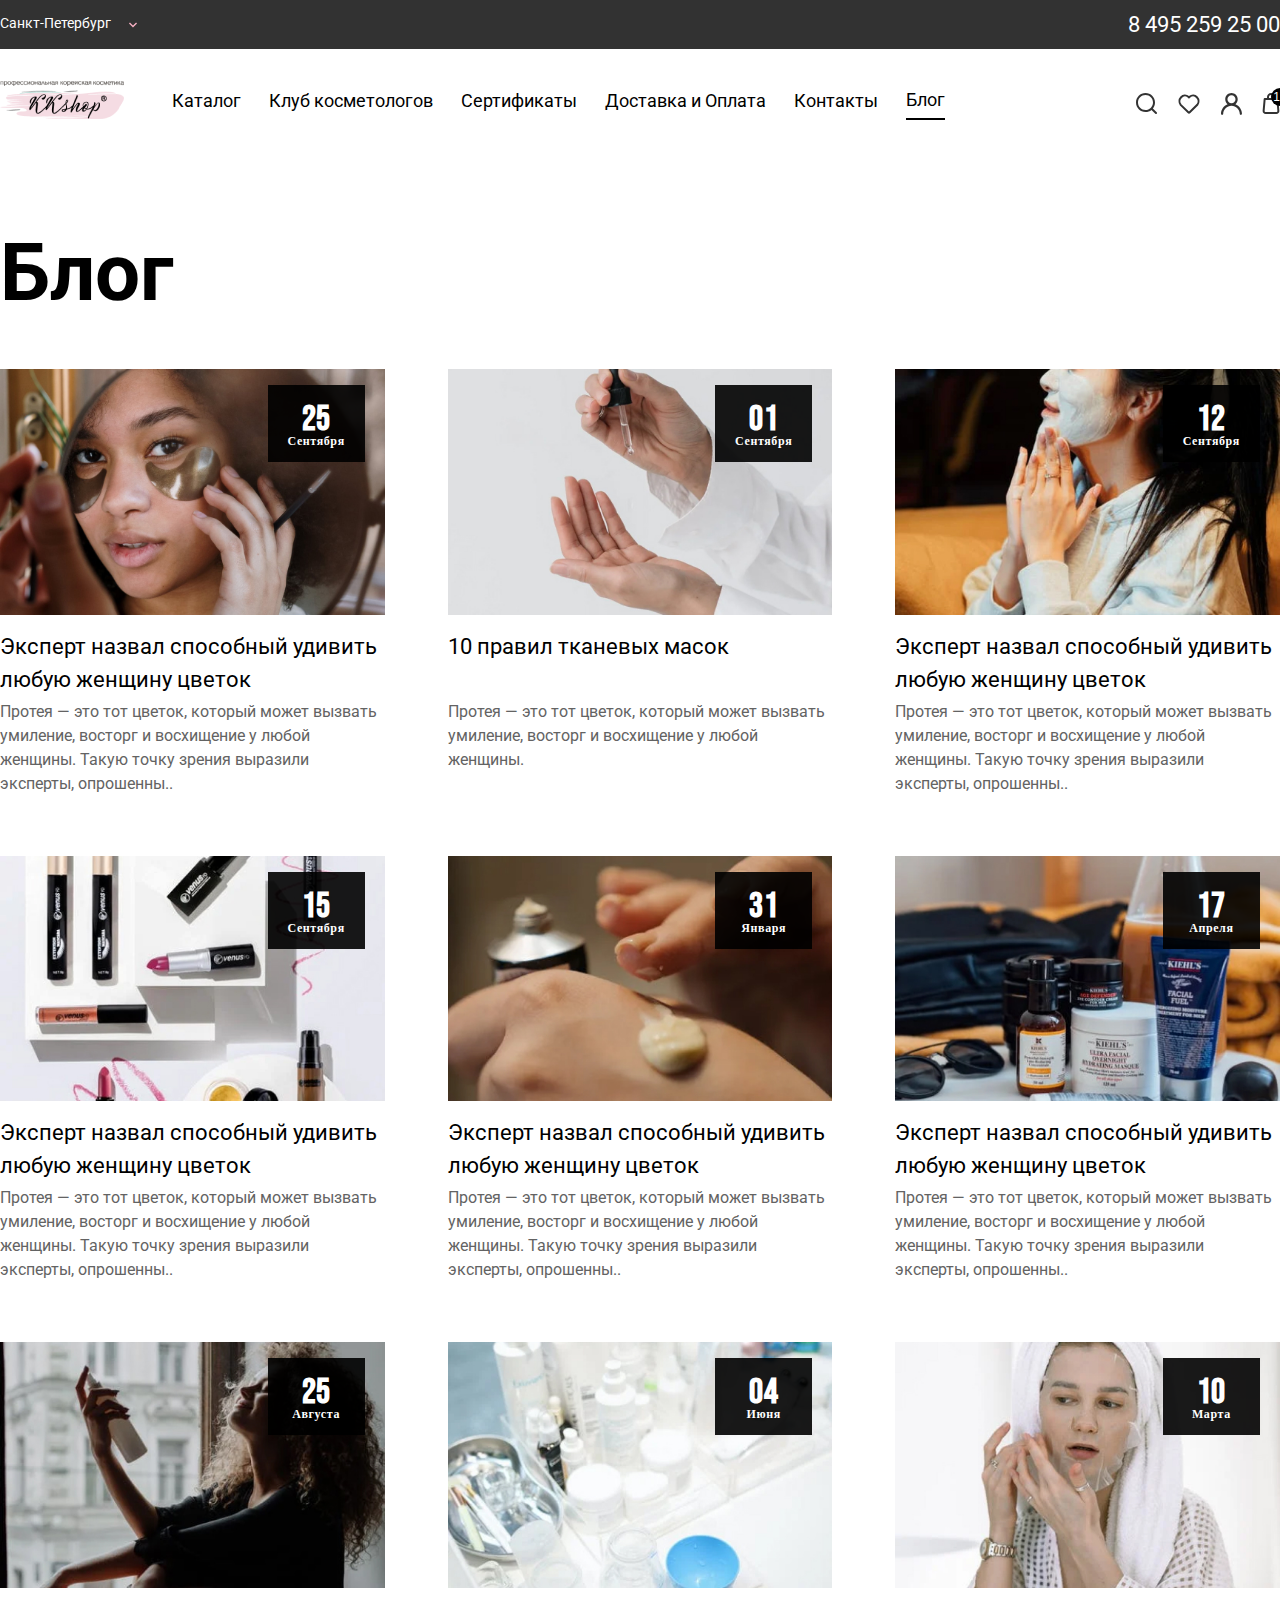
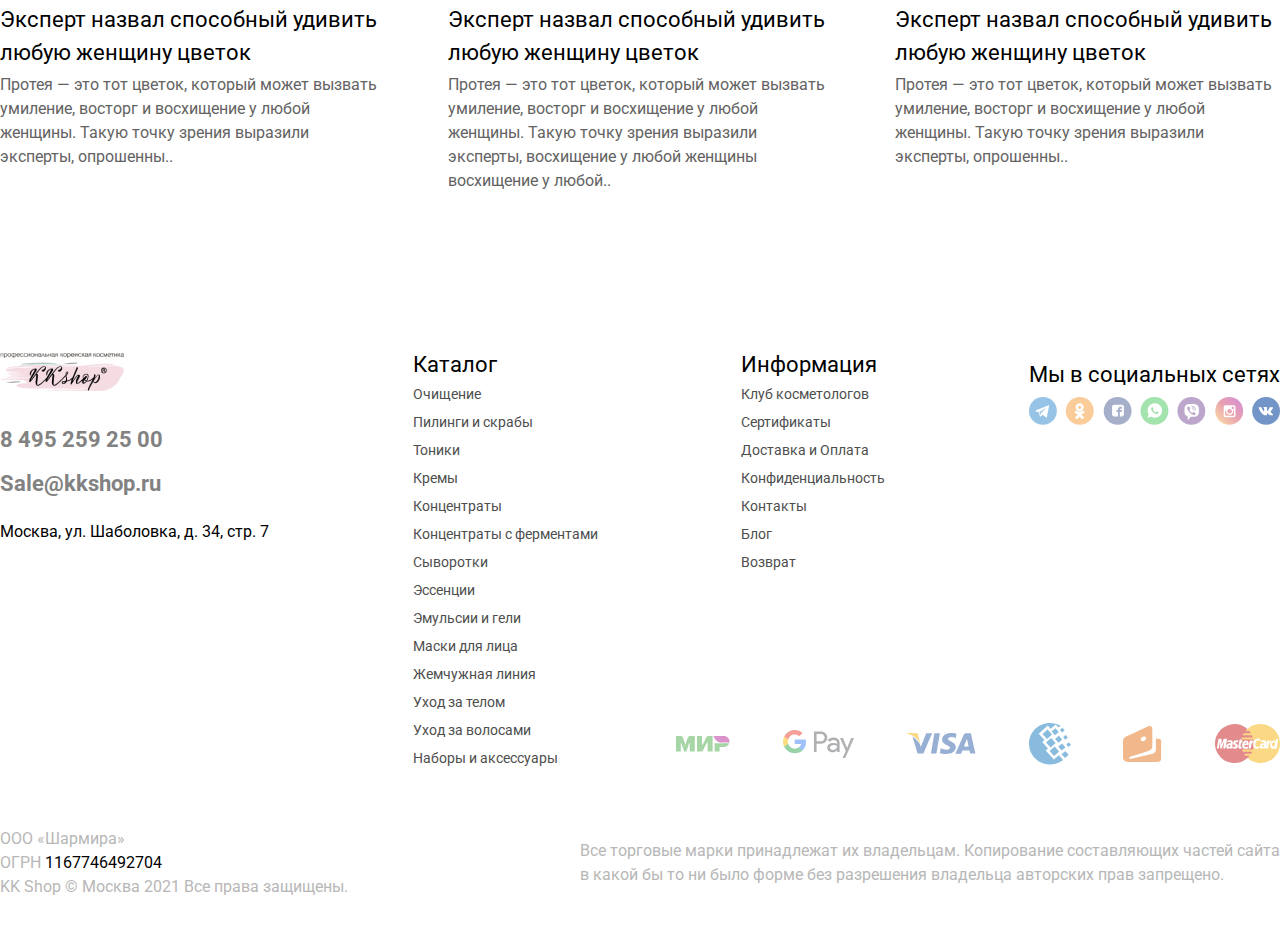
==== blog.html @ 3b549956 "5  commit" ====
<!DOCTYPE html>
<html lang="en">

<head>
    <meta charset="UTF-8">
    <meta http-equiv="X-UA-Compatible" content="IE=edge">
    <meta name="viewport" content="width=device-width, initial-scale=1.0">
    <title>Блог</title>
    <link rel="stylesheet" href="https://unpkg.com/swiper/swiper-bundle.min.css" />
    <link href="https://cdn.jsdelivr.net/npm/bootstrap@5.0.1/dist/css/bootstrap.min.css" rel="stylesheet" integrity="sha384-+0n0xVW2eSR5OomGNYDnhzAbDsOXxcvSN1TPprVMTNDbiYZCxYbOOl7+AMvyTG2x" crossorigin="anonymous">
    <link rel="stylesheet" href="assets/css/style.css">
</head>

<body>
    <div class="wrapper">
        <header class="header">
            <div class="header__top">
                <div class="container">
                    <div class="header__top-inner">
                        <div class="header__city">
                            <span>Санкт-Петербург</span>
                            <button>
                                    <svg width="16" height="16" viewBox="0 0 16 16" fill="none" xmlns="http://www.w3.org/2000/svg">
                                        <path d="M7.99984 10.4753L12.0065 6.46866L11.0645 5.52533L7.99984 8.592L4.93583 5.52533L3.99316 6.468L7.99984 10.4753Z" fill="#F7B0C3"/>
                                    </svg>
                                </button>
                        </div>
                        <a href="tel:84952592500" class="header__phone">8 495 259 25 00</a>
                    </div>
                </div>
            </div>
            <div class="header__bottom">
                <div class="container">
                    <div class="header__bottom-inner">
                        <div class="header__bottom-left">
                            <a href="#" class="header__logo">
                                <img src="assets/images/logo.png" alt="">
                            </a>
                            <nav class="nav">
                                <ul>
                                    <li class="nav__item ">Каталог</li>
                                    <li class="nav__item">Клуб косметологов</li>
                                    <li class="nav__item">Сертификаты</li>
                                    <li class="nav__item">Доставка и Оплата</li>
                                    <li class="nav__item">Контакты</li>
                                    <li class="nav__item nav__item--active">Блог</li>
                                </ul>
                            </nav>
                        </div>
                        <div class="header__bottom-right">
                            <button class="header__btn">
                                <svg width="21" height="21" viewBox="0 0 21 21" fill="none" xmlns="http://www.w3.org/2000/svg">
                                    <path fill-rule="evenodd" clip-rule="evenodd" d="M14.687 14.9171C13.3399 16.2073 11.5125 17 9.5 17C5.35786 17 2 13.6421 2 9.5C2 5.35786 5.35786 2 9.5 2C13.6421 2 17 5.35786 17 9.5C17 11.5124 16.2074 13.3397 14.9174 14.6867C14.8738 14.718 14.8321 14.7533 14.7929 14.7925C14.7537 14.8318 14.7184 14.8735 14.687 14.9171ZM15.4735 16.8874C13.8416 18.2086 11.7632 19 9.5 19C4.25329 19 0 14.7467 0 9.5C0 4.25329 4.25329 0 9.5 0C14.7467 0 19 4.25329 19 9.5C19 11.7631 18.2087 13.8413 16.8877 15.4731L20.7071 19.2929C21.0976 19.6835 21.0976 20.3166 20.7071 20.7071C20.3165 21.0976 19.6834 21.0976 19.2929 20.7071L15.4735 16.8874Z" fill="black" fill-opacity="0.8"/>
                                </svg>
                            </button>
                            <button class="header__btn">
                                <svg width="24" height="24" viewBox="0 0 24 24" fill="none" xmlns="http://www.w3.org/2000/svg">
                                    <rect opacity="0.01" width="24" height="24" fill="#D8D8D8"/>
                                    <path opacity="0.8" d="M11.3268 4.85039L11.9795 5.41999L12.6363 4.85511C14.7874 3.00514 17.9238 3.12395 19.908 5.19843C21.9004 7.2815 22.028 10.5985 20.2783 12.838L12.6984 20.2402C12.3105 20.619 11.6913 20.6196 11.3026 20.2416L3.7109 12.8593C1.97472 10.5976 2.10707 7.27931 4.09739 5.19843C6.08439 3.12102 9.21735 3.00963 11.3268 4.85039Z" stroke="black" stroke-width="2"/>
                                    <mask id="mask0" mask-type="alpha" maskUnits="userSpaceOnUse" x="1" y="2" width="22" height="20">
                                    <path d="M11.3268 4.85039L11.9795 5.41999L12.6363 4.85511C14.7874 3.00514 17.9238 3.12395 19.908 5.19843C21.9004 7.2815 22.028 10.5985 20.2783 12.838L12.6984 20.2402C12.3105 20.619 11.6913 20.6196 11.3026 20.2416L3.7109 12.8593C1.97472 10.5976 2.10707 7.27931 4.09739 5.19843C6.08439 3.12102 9.21735 3.00963 11.3268 4.85039Z" fill="white" stroke="white" stroke-width="2"/>
                                    </mask>
                                    <g mask="url(#mask0)">
                                    </g>
                                </svg>
                            </button>
                            <button class="header__btn">
                                <svg width="21" height="22" viewBox="0 0 21 22" fill="none" xmlns="http://www.w3.org/2000/svg">
                                    <path d="M2.21106 20.8724C2.21106 22.3759 0 22.3759 0 20.8724C0 16.4503 2.74171 12.7357 6.54472 11.1437C5.12965 9.99397 4.24523 8.22513 4.24523 6.2794C4.24523 2.83015 6.98693 0 10.5246 0C13.9739 0 16.7156 2.83015 16.7156 6.2794C16.7156 8.22513 15.8312 9.99397 14.4161 11.1437C18.2191 12.7357 20.9608 16.4503 20.9608 20.8724C20.9608 22.3759 18.7498 22.3759 18.7498 20.8724C18.7498 16.3618 15.0352 12.6472 10.5246 12.6472C5.92563 12.6472 2.21106 16.3618 2.21106 20.8724ZM10.5246 2.21106C8.22513 2.21106 6.45628 4.06834 6.45628 6.2794C6.45628 8.49045 8.22513 10.2593 10.5246 10.2593C12.7357 10.2593 14.5045 8.49045 14.5045 6.2794C14.5045 4.06834 12.7357 2.21106 10.5246 2.21106Z" fill="black" fill-opacity="0.8"/>
                                </svg>
                            </button>
                            <button class="header__btn cart-btn">
                                <svg width="18" height="21" viewBox="0 0 18 21" fill="none" xmlns="http://www.w3.org/2000/svg">
                                    <path opacity="0.8" fill-rule="evenodd" clip-rule="evenodd" d="M6.99996 5V4C6.99996 2.89543 7.89539 2 8.99996 2C10.1045 2 11 2.89543 11 4V5H6.99996ZM4.99996 5V4C4.99996 1.79086 6.79082 0 8.99996 0C11.2091 0 13 1.79086 13 4V5H15.3308C15.849 5 16.2813 5.39576 16.3269 5.91187L17.373 17.7356C17.5282 19.49 16.1459 21 14.3847 21H3.61449C1.85328 21 0.47095 19.49 0.626162 17.7356L1.67224 5.91187C1.7179 5.39576 2.15022 5 2.66835 5H4.99996ZM13 7H11H6.99996H4.99996H3.58378L2.61838 17.9119C2.56664 18.4967 3.02742 19 3.61449 19H14.3847C14.9718 19 15.4325 18.4967 15.3808 17.9119L14.4154 7H13Z" fill="black"/>
                                </svg>
                                <span>12</span>    
                            </button>
                        </div>
                    </div>
                </div>
            </div>
        </header>

        <section class="blog">
            <div class="container">
                <div class="blog__inner">
                    <h1 class="blog__title">Блог</h1>
                    <div class="blog__items">
                        <div class="blog__item">
                            <div class="blog-card">
                                <div class="blog-card__top">
                                    <img src="assets/images/blog1.jpg" alt="">
                                    <div class="blog-card__date">
                                        <p class="blog-card__day">25</p>
                                        <p class="blog-card__month">Сентября</p>
                                    </div>
                                </div>
                                <div class="blog-card__bottom">
                                    <p class="blog-card__title">Эксперт назвал способный удивить любую женщину цветок</p>
                                    <p class="blog-card__desc">Протея — это тот цветок, который может вызвать умиление, восторг и восхищение у любой женщины. Такую точку зрения выразили эксперты, опрошенны..</p>
                                </div>
                            </div>
                        </div>
                        <div class="blog__item">
                            <div class="blog-card">
                                <div class="blog-card__top">
                                    <img src="assets/images/blog2.jpg" alt="">
                                    <div class="blog-card__date">
                                        <p class="blog-card__day">01</p>
                                        <p class="blog-card__month">Сентября</p>
                                    </div>
                                </div>
                                <div class="blog-card__bottom">
                                    <p class="blog-card__title">10 правил тканевых масок</p>
                                    <p class="blog-card__desc">Протея — это тот цветок, который может вызвать умиление, восторг и восхищение у любой женщины.</p>
                                </div>
                            </div>
                        </div>
                        <div class="blog__item">
                            <div class="blog-card">
                                <div class="blog-card__top">
                                    <img src="assets/images/blog3.jpg" alt="">
                                    <div class="blog-card__date">
                                        <p class="blog-card__day">12</p>
                                        <p class="blog-card__month">Сентября</p>
                                    </div>
                                </div>
                                <div class="blog-card__bottom">
                                    <p class="blog-card__title">Эксперт назвал способный удивить любую женщину цветок</p>
                                    <p class="blog-card__desc">Протея — это тот цветок, который может вызвать умиление, восторг и восхищение у любой женщины. Такую точку зрения выразили эксперты, опрошенны..</p>
                                </div>
                            </div>
                        </div>
                        <div class="blog__item">
                            <div class="blog-card">
                                <div class="blog-card__top">
                                    <img src="assets/images/blog4.jpg" alt="">
                                    <div class="blog-card__date">
                                        <p class="blog-card__day">15</p>
                                        <p class="blog-card__month">Сентября</p>
                                    </div>
                                </div>
                                <div class="blog-card__bottom">
                                    <p class="blog-card__title">Эксперт назвал способный удивить любую женщину цветок</p>
                                    <p class="blog-card__desc">Протея — это тот цветок, который может вызвать умиление, восторг и восхищение у любой женщины. Такую точку зрения выразили эксперты, опрошенны..</p>
                                </div>
                            </div>
                        </div>
                        <div class="blog__item">
                            <div class="blog-card">
                                <div class="blog-card__top">
                                    <img src="assets/images/blog5.jpg" alt="">
                                    <div class="blog-card__date">
                                        <p class="blog-card__day">31</p>
                                        <p class="blog-card__month">Января</p>
                                    </div>
                                </div>
                                <div class="blog-card__bottom">
                                    <p class="blog-card__title">Эксперт назвал способный удивить любую женщину цветок</p>
                                    <p class="blog-card__desc">Протея — это тот цветок, который может вызвать умиление, восторг и восхищение у любой женщины. Такую точку зрения выразили эксперты, опрошенны..</p>
                                </div>
                            </div>
                        </div>
                        <div class="blog__item">
                            <div class="blog-card">
                                <div class="blog-card__top">
                                    <img src="assets/images/blog6.jpg" alt="">
                                    <div class="blog-card__date">
                                        <p class="blog-card__day">17</p>
                                        <p class="blog-card__month">Апреля</p>
                                    </div>
                                </div>
                                <div class="blog-card__bottom">
                                    <p class="blog-card__title">Эксперт назвал способный удивить любую женщину цветок</p>
                                    <p class="blog-card__desc">Протея — это тот цветок, который может вызвать умиление, восторг и восхищение у любой женщины. Такую точку зрения выразили эксперты, опрошенны..</p>
                                </div>
                            </div>
                        </div>
                        <div class="blog__item">
                            <div class="blog-card">
                                <div class="blog-card__top">
                                    <img src="assets/images/blog7.jpg" alt="">
                                    <div class="blog-card__date">
                                        <p class="blog-card__day">25</p>
                                        <p class="blog-card__month">Августа</p>
                                    </div>
                                </div>
                                <div class="blog-card__bottom">
                                    <p class="blog-card__title">Эксперт назвал способный удивить любую женщину цветок</p>
                                    <p class="blog-card__desc">Протея — это тот цветок, который может вызвать умиление, восторг и восхищение у любой женщины. Такую точку зрения выразили эксперты, опрошенны..</p>
                                </div>
                            </div>
                        </div>
                        <div class="blog__item">
                            <div class="blog-card">
                                <div class="blog-card__top">
                                    <img src="assets/images/blog8.jpg" alt="">
                                    <div class="blog-card__date">
                                        <p class="blog-card__day">04</p>
                                        <p class="blog-card__month">Июня</p>
                                    </div>
                                </div>
                                <div class="blog-card__bottom">
                                    <p class="blog-card__title">Эксперт назвал способный удивить любую женщину цветок</p>
                                    <p class="blog-card__desc">Протея — это тот цветок, который может вызвать умиление, восторг и восхищение у любой женщины. Такую точку зрения выразили эксперты, восхищение у любой женщины восхищение у любой..</p>
                                </div>
                            </div>
                        </div>
                        <div class="blog__item">
                            <div class="blog-card">
                                <div class="blog-card__top">
                                    <img src="assets/images/blog9.jpg" alt="">
                                    <div class="blog-card__date">
                                        <p class="blog-card__day">10</p>
                                        <p class="blog-card__month">Марта</p>
                                    </div>
                                </div>
                                <div class="blog-card__bottom">
                                    <p class="blog-card__title">Эксперт назвал способный удивить любую женщину цветок</p>
                                    <p class="blog-card__desc">Протея — это тот цветок, который может вызвать умиление, восторг и восхищение у любой женщины. Такую точку зрения выразили эксперты, опрошенны..</p>
                                </div>
                            </div>
                        </div>
                    </div>

                </div>
            </div>
        </section>

        <footer class="footer">
            <div class="container">
                <div class="footer__inner">
                    <div class="footer__top">
                        <div class="footer__col">
                            <a href="#" class="footer__logo">
                                <img src="assets/images/logo.png" alt="">
                            </a>
                            <a class="footer__phone" href="tel:84952592500 ">8 495 259 25 00 </a>
                            <a class="footer__mail" href="mail-to:Sale@kkshop.ru">Sale@kkshop.ru</a>
                            <p class="footer__address">Москва, ул. Шаболовка, д. 34, стр. 7</p>
                        </div>
                        <div class="footer__col">
                            <p class="footer__title">Каталог</p>
                            <a href="" class="footer__item">Очищение</a>
                            <a href="" class="footer__item">Пилинги и скрабы</a>
                            <a href="" class="footer__item">Тоники</a>
                            <a href="" class="footer__item">Кремы</a>
                            <a href="" class="footer__item">Концентраты</a>
                            <a href="" class="footer__item">Концентраты с ферментами</a>
                            <a href="" class="footer__item">Сыворотки</a>
                            <a href="" class="footer__item">Эссенции</a>
                            <a href="" class="footer__item">Эмульсии и гели</a>
                            <a href="" class="footer__item">Маски для лица</a>
                            <a href="" class="footer__item">Жемчужная линия</a>
                            <a href="" class="footer__item">Уход за телом</a>
                            <a href="" class="footer__item">Уход за волосами</a>
                            <a href="" class="footer__item">Наборы и аксессуары</a>
                        </div>
                        <div class="footer__col">
                            <p class="footer__title">Информация</p>
                            <a href="" class="footer__item">Клуб косметологов</a>
                            <a href="" class="footer__item">Сертификаты</a>
                            <a href="" class="footer__item">Доставка и Оплата</a>
                            <a href="" class="footer__item">Конфиденциальность</a>
                            <a href="" class="footer__item">Контакты</a>
                            <a href="" class="footer__item">Блог</a>
                            <a href="" class="footer__item">Возврат</a>
                        </div>
                        <div class="footer__col">
                            <p class="footer__title--socials ">Мы в социальных сетях</p>
                            <div class="footer__socials">
                                <a href="" class="footer__socials-item">
                                    <svg width="28" height="28" viewBox="0 0 28 28" fill="none" xmlns="http://www.w3.org/2000/svg">
                                        <g opacity="0.5">
                                        <circle cx="13.9106" cy="13.9106" r="13.9106" fill="#2F89CE"/>
                                        <path d="M6.50369 14.1706L9.70181 15.3631L10.9485 19.3743C11.0027 19.6453 11.328 19.6996 11.5448 19.5369L13.3335 18.0734C13.4962 17.9108 13.7672 17.9108 13.984 18.0734L17.1821 20.4042C17.3989 20.5668 17.7242 20.4584 17.7784 20.1874L20.1634 8.80431C20.2176 8.53328 19.9466 8.26226 19.6756 8.37067L6.50369 13.466C6.17846 13.5744 6.17846 14.0622 6.50369 14.1706ZM10.7859 14.7669L17.0737 10.9183C17.1821 10.8641 17.2905 11.0267 17.1821 11.0809L12.0326 15.9052C11.87 16.0678 11.7074 16.2846 11.7074 16.5556L11.5448 17.8566C11.5448 18.0192 11.2738 18.0734 11.2195 17.8566L10.5691 15.4715C10.4065 15.2005 10.5149 14.8753 10.7859 14.7669Z" fill="white"/>
                                        </g>
                                    </svg>
                                </a>
                                <a href="" class="footer__socials-item">
                                    <svg width="29" height="28" viewBox="0 0 29 28" fill="none" xmlns="http://www.w3.org/2000/svg">
                                        <g opacity="0.5">
                                        <circle cx="14.7739" cy="13.9106" r="13.9106" fill="#F79A38"/>
                                        <path d="M19.1125 15.8531C19.4774 15.4881 19.5296 14.9668 19.2167 14.4454C18.956 14.0283 18.4868 13.8197 17.9654 13.924C17.7569 13.9761 17.5483 14.0804 17.3398 14.2368C15.7235 15.3317 13.5337 15.2796 11.9175 14.1847C11.8132 14.1326 11.7089 14.0804 11.6046 14.0283C11.0311 13.7676 10.4576 13.8719 10.1448 14.3933C9.77982 14.9146 9.83195 15.4881 10.3012 15.9574C10.4055 16.0617 10.5097 16.1138 10.5619 16.2181L10.614 16.2702C11.3439 16.8437 12.2303 17.2087 13.3773 17.3651L12.6995 18.0429C12.126 18.6164 11.5004 19.2421 10.9268 19.8156C10.7704 19.972 10.5619 20.2327 10.5619 20.5976C10.5619 21.0669 10.8226 21.5361 11.2918 21.7447C11.4482 21.8489 11.6046 21.8489 11.761 21.8489C12.0217 21.8489 12.3346 21.7447 12.5431 21.484C13.3252 20.7019 13.9508 20.0763 14.5765 19.4506C14.6286 19.3985 14.6286 19.3985 14.6286 19.3985C14.6286 19.3985 14.6808 19.3985 14.6808 19.4506C15.0979 19.9198 15.5671 20.3369 15.9842 20.8062C16.1928 21.0147 16.4013 21.2233 16.6099 21.4318C16.8705 21.6925 17.0791 21.7968 17.3919 21.7968C17.8612 21.8489 18.3825 21.5361 18.5911 21.0669C18.7996 20.6498 18.6954 20.1284 18.3304 19.8156C17.809 19.2942 17.2876 18.7207 16.7141 18.1993L15.8278 17.313C16.297 17.2608 16.8184 17.1565 17.2876 16.948C18.0697 16.6873 18.6432 16.3223 19.1125 15.8531Z" fill="white"/>
                                        <path d="M14.6286 14.3932C16.8705 14.3932 18.6954 12.6206 18.6954 10.3786C18.6954 9.28375 18.2783 8.241 17.4962 7.45893C16.7141 6.67687 15.7235 6.25977 14.6808 6.25977C12.4388 6.25977 10.6662 8.08458 10.614 10.2744C10.614 11.3693 11.0311 12.3599 11.8132 13.1419C12.5431 13.9761 13.5337 14.3932 14.6286 14.3932ZM13.4816 9.17948C13.7944 8.86665 14.2115 8.71023 14.6286 8.71023C15.5671 8.71023 16.2449 9.44017 16.2449 10.3265C16.2449 11.265 15.515 11.9428 14.6286 11.9428C13.6901 11.9428 13.0124 11.2128 13.0124 10.3265C13.0124 9.9094 13.1688 9.4923 13.4816 9.17948Z" fill="white"/>
                                        <path d="M19.1125 15.8531C19.4774 15.4881 19.5296 14.9668 19.2167 14.4454C18.956 14.0283 18.4868 13.8197 17.9654 13.924C17.7569 13.9761 17.5483 14.0804 17.3398 14.2368C15.7235 15.3317 13.5337 15.2796 11.9175 14.1847C11.8132 14.1326 11.7089 14.0804 11.6046 14.0283C11.0311 13.7676 10.4576 13.8719 10.1448 14.3933C9.77982 14.9146 9.83195 15.4881 10.3012 15.9574C10.4055 16.0617 10.5097 16.1138 10.5619 16.2181L10.614 16.2702C11.3439 16.8437 12.2303 17.2087 13.3773 17.3651L12.6995 18.0429C12.126 18.6164 11.5004 19.2421 10.9268 19.8156C10.7704 19.972 10.5619 20.2327 10.5619 20.5976C10.5619 21.0669 10.8226 21.5361 11.2918 21.7447C11.4482 21.8489 11.6046 21.8489 11.761 21.8489C12.0217 21.8489 12.3346 21.7447 12.5431 21.484C13.3252 20.7019 13.9508 20.0763 14.5765 19.4506C14.6286 19.3985 14.6286 19.3985 14.6286 19.3985C14.6286 19.3985 14.6808 19.3985 14.6808 19.4506C15.0979 19.9198 15.5671 20.3369 15.9842 20.8062C16.1928 21.0147 16.4013 21.2233 16.6099 21.4318C16.8705 21.6925 17.0791 21.7968 17.3919 21.7968C17.8612 21.8489 18.3825 21.5361 18.5911 21.0669C18.7996 20.6498 18.6954 20.1284 18.3304 19.8156C17.809 19.2942 17.2876 18.7207 16.7141 18.1993L15.8278 17.313C16.297 17.2608 16.8184 17.1565 17.2876 16.948C18.0697 16.6873 18.6432 16.3223 19.1125 15.8531Z" fill="white"/>
                                        </g>
                                        </svg>
                                </a>
                                <a href="" class="footer__socials-item">
                                    <svg width="29" height="28" viewBox="0 0 29 28" fill="none" xmlns="http://www.w3.org/2000/svg">
                                        <g opacity="0.5">
                                        <circle cx="14.6367" cy="13.9106" r="13.9106" fill="#4E6297"/>
                                        <path d="M20.8968 9.61134C20.8968 8.56984 19.9778 7.65088 18.9363 7.65088H11.0332C9.99172 7.65088 9.07275 8.56984 9.07275 9.61134V17.5144C9.07275 18.5559 9.99172 19.4749 11.0332 19.4749H15.0154V15.0026H13.5451V13.0421H15.0154V12.2457C15.0154 10.8979 15.9956 9.73386 17.2209 9.73386H18.8138V11.6943H17.2209C17.0371 11.6943 16.8533 11.8781 16.8533 12.2457V13.0421H18.8138V15.0026H16.8533V19.4749H18.9363C19.9778 19.4749 20.8968 18.5559 20.8968 17.5144V9.61134Z" fill="white"/>
                                        </g>
                                        </svg>
                                </a>
                                <a href="" class="footer__socials-item">
                                    <svg width="29" height="28" viewBox="0 0 29 28" fill="none" xmlns="http://www.w3.org/2000/svg">
                                        <g opacity="0.5">
                                        <circle cx="14.5005" cy="13.9106" r="13.9106" fill="#48C95F"/>
                                        <path d="M20.0136 8.38983C18.6395 7.0205 16.8074 6.25977 14.8734 6.25977C10.8529 6.25977 7.59581 9.50558 7.59581 13.5121C7.59581 14.78 7.95206 16.0479 8.56277 17.1129L7.54492 20.8659L11.4128 19.8516C12.4815 20.4095 13.652 20.7138 14.8734 20.7138C18.8939 20.7138 22.1511 17.468 22.1511 13.4614C22.1002 11.5849 21.3877 9.75915 20.0136 8.38983ZM18.385 16.0986C18.2323 16.5044 17.5198 16.9101 17.1636 16.9608C16.8582 17.0115 16.4511 17.0115 16.044 16.9101C15.7895 16.8086 15.4333 16.7072 15.0261 16.5044C13.194 15.7436 12.0235 13.9178 11.9217 13.7657C11.8199 13.6643 11.1583 12.8021 11.1583 11.8892C11.1583 10.9763 11.6163 10.5706 11.769 10.3677C11.9217 10.1649 12.1252 10.1649 12.2779 10.1649C12.3797 10.1649 12.5324 10.1649 12.6342 10.1649C12.736 10.1649 12.8886 10.1142 13.0413 10.4692C13.194 10.8242 13.5502 11.7371 13.6011 11.7878C13.652 11.8892 13.652 11.9906 13.6011 12.0921C13.5502 12.1935 13.4993 12.2949 13.3976 12.3964C13.2958 12.4978 13.194 12.65 13.1431 12.7007C13.0413 12.8021 12.9395 12.9035 13.0413 13.0557C13.1431 13.2585 13.4993 13.8164 14.0592 14.3236C14.7717 14.9322 15.3315 15.135 15.535 15.2365C15.7386 15.3379 15.8404 15.2872 15.9422 15.1857C16.044 15.0843 16.4002 14.6786 16.502 14.4757C16.6038 14.2729 16.7565 14.3236 16.9091 14.3743C17.0618 14.425 17.9779 14.8814 18.1306 14.9829C18.3341 15.0843 18.4359 15.135 18.4868 15.1857C18.5377 15.3379 18.5377 15.6929 18.385 16.0986Z" fill="white"/>
                                        </g>
                                        </svg>

                                </a>
                                <a href="" class="footer__socials-item">
                                    <svg width="29" height="28" viewBox="0 0 29 28" fill="none" xmlns="http://www.w3.org/2000/svg">
                                        <g opacity="0.5">
                                        <circle cx="14.3628" cy="13.9106" r="13.9106" fill="#7C509A"/>
                                        <path d="M18.7123 7.33502C16.0613 6.82876 13.3083 6.82876 10.6573 7.33502C9.48471 7.58816 8.00626 9.0057 7.75135 10.1195C7.29252 12.2964 7.29252 14.524 7.75135 16.7009C8.05724 17.8147 9.5357 19.2323 10.6573 19.4854C10.7083 19.4854 10.7592 19.536 10.7592 19.5867V22.7761C10.7592 22.928 10.9632 23.0293 11.0651 22.8774L12.5946 21.308C12.5946 21.308 13.8181 20.0423 14.0221 19.8398C14.0221 19.8398 14.073 19.7892 14.124 19.7892C15.6535 19.8398 17.2339 19.6879 18.7633 19.4348C19.9359 19.1817 21.4143 17.7641 21.6692 16.6503C22.1281 14.4734 22.1281 12.2458 21.6692 10.0689C21.3634 9.0057 19.8849 7.58816 18.7123 7.33502ZM18.7633 16.8528C18.5084 17.3591 18.2025 17.7641 17.6927 18.0172C17.5398 18.0679 17.3868 18.1185 17.2339 18.1691C17.0299 18.1185 16.877 18.0679 16.7241 18.0172C15.0927 17.3591 13.5632 16.4478 12.3397 15.1315C11.6769 14.3721 11.1161 13.5115 10.6573 12.6002C10.4534 12.1446 10.2494 11.7395 10.0965 11.2839C9.94355 10.8789 10.1985 10.4739 10.4534 10.1701C10.7083 9.86635 11.0142 9.66385 11.371 9.51197C11.6259 9.36009 11.8808 9.46134 12.0848 9.66385C12.4926 10.1701 12.9005 10.6764 13.2064 11.2333C13.4103 11.5877 13.3593 11.9927 13.0024 12.2458C12.9005 12.2964 12.8495 12.3471 12.7475 12.4483C12.6965 12.4989 12.5946 12.5496 12.5436 12.6508C12.4416 12.8027 12.4416 12.9546 12.4926 13.1065C12.9005 14.2709 13.6652 15.1821 14.8378 15.6884C15.0417 15.7897 15.1946 15.8403 15.4495 15.8403C15.8064 15.7897 15.9593 15.3847 16.2142 15.1821C16.4692 14.9796 16.775 14.9796 17.0809 15.1315C17.3358 15.2834 17.5907 15.4859 17.8966 15.6884C18.1515 15.8909 18.4064 16.0428 18.6613 16.2453C18.8143 16.3466 18.8653 16.5997 18.7633 16.8528ZM16.6221 13.0558C16.5201 13.0558 16.5711 13.0558 16.6221 13.0558C16.4182 13.0558 16.3672 12.9546 16.3162 12.8027C16.3162 12.7014 16.3162 12.5496 16.2652 12.4483C16.2142 12.2458 16.1123 12.0433 15.9084 11.8914C15.8064 11.8408 15.7044 11.7902 15.6025 11.7395C15.4495 11.6889 15.3476 11.6889 15.1946 11.6889C15.0417 11.6383 14.9907 11.537 14.9907 11.3852C14.9907 11.2839 15.1436 11.1826 15.2456 11.1826C16.0613 11.2333 16.6731 11.6889 16.775 12.6508C16.775 12.7014 16.775 12.8027 16.775 12.8533C16.775 12.9546 16.7241 13.0558 16.6221 13.0558ZM16.1123 10.8283C15.8574 10.727 15.6025 10.6258 15.2966 10.5751C15.1946 10.5751 15.0417 10.5245 14.9397 10.5245C14.7868 10.5245 14.6848 10.4232 14.7358 10.2714C14.7358 10.1195 14.8378 10.0182 14.9907 10.0689C15.5005 10.1195 15.9593 10.2207 16.4182 10.4232C17.3358 10.8789 17.8457 11.6383 17.9986 12.6508C17.9986 12.7014 17.9986 12.7521 17.9986 12.8027C17.9986 12.904 17.9986 13.0052 17.9986 13.1571C17.9986 13.2077 17.9986 13.2583 17.9986 13.309C17.9476 13.5115 17.5907 13.5621 17.5398 13.309C17.5398 13.2583 17.4888 13.1571 17.4888 13.1065C17.4888 12.6508 17.3868 12.1952 17.1829 11.7902C16.877 11.3345 16.5201 11.0308 16.1123 10.8283ZM18.8653 13.8659C18.7123 13.8659 18.6104 13.714 18.6104 13.5621C18.6104 13.2583 18.5594 12.9546 18.5084 12.6508C18.3045 11.0308 16.979 9.71447 15.3985 9.46134C15.1436 9.41071 14.8887 9.41071 14.6848 9.36009C14.5319 9.36009 14.3279 9.36009 14.277 9.15758C14.226 9.0057 14.3789 8.85382 14.5319 8.85382C14.5828 8.85382 14.6338 8.85382 14.6338 8.85382C16.7241 8.90445 14.7358 8.85382 14.6338 8.85382C16.775 8.90445 18.5594 10.322 18.9163 12.4483C18.9672 12.8027 19.0182 13.1571 19.0182 13.5621C19.1202 13.714 19.0182 13.8659 18.8653 13.8659Z" fill="white"/>
                                        </g>
                                        </svg>
                                </a>
                                <a href="" class="footer__socials-item">
                                    <svg width="29" height="28" viewBox="0 0 29 28" fill="none" xmlns="http://www.w3.org/2000/svg">
                                        <g opacity="0.5">
                                        <circle cx="14.2265" cy="13.9106" r="13.9106" fill="url(#paint0_linear)"/>
                                        <path d="M18.804 8.34619H10.3452C9.39023 8.34619 8.6626 9.07382 8.6626 10.0288V18.4876C8.6626 19.4426 9.39023 20.1702 10.3452 20.1702H18.804C19.759 20.1702 20.4866 19.4426 20.4866 18.4876V10.0288C20.4866 9.07382 19.759 8.34619 18.804 8.34619ZM14.5746 17.8054C16.5301 17.8054 18.1218 16.2592 18.1218 14.3946C18.1218 14.0763 18.0763 13.7125 17.9854 13.4396H18.9859V18.2602C18.9859 18.4876 18.804 18.7149 18.5311 18.7149H10.6181C10.3907 18.7149 10.1633 18.533 10.1633 18.2602V13.3941H11.2093C11.1184 13.7125 11.0729 14.0308 11.0729 14.3492C11.0274 16.2592 12.6191 17.8054 14.5746 17.8054ZM14.5746 16.4411C13.3013 16.4411 12.3008 15.4406 12.3008 14.2127C12.3008 12.9848 13.3013 11.9844 14.5746 11.9844C15.848 11.9844 16.8485 12.9848 16.8485 14.2127C16.8485 15.4861 15.848 16.4411 14.5746 16.4411ZM18.9404 11.5751C18.9404 11.8479 18.713 12.0753 18.4402 12.0753H17.1668C16.8939 12.0753 16.6666 11.8479 16.6666 11.5751V10.3472C16.6666 10.0743 16.8939 9.84693 17.1668 9.84693H18.4402C18.713 9.84693 18.9404 10.0743 18.9404 10.3472V11.5751Z" fill="white"/>
                                        </g>
                                        <defs>
                                        <linearGradient id="paint0_linear" x1="6.22793" y1="24.6913" x2="24.6595" y2="5.56425" gradientUnits="userSpaceOnUse">
                                        <stop stop-color="#EEA054"/>
                                        <stop offset="0.502762" stop-color="#D64763"/>
                                        <stop offset="1" stop-color="#B62A99"/>
                                        </linearGradient>
                                        </defs>
                                        </svg>

                                </a>
                                <a href="" class="footer__socials-item">
                                    <svg width="28" height="28" viewBox="0 0 28 28" fill="none" xmlns="http://www.w3.org/2000/svg">
                                        <circle cx="14.0893" cy="13.9106" r="13.9106" fill="#7294C7"/>
                                        <path d="M20.9098 17.4684C20.9098 17.4107 20.852 17.4107 20.852 17.3529C20.621 16.891 20.1013 16.3135 19.4084 15.6783C19.0619 15.3896 18.8887 15.1586 18.7732 15.0431C18.6 14.8121 18.6 14.6389 18.6577 14.4079C18.7155 14.2347 18.9464 13.946 19.3506 13.4262C19.5816 13.1375 19.6971 12.9643 19.8703 12.7911C20.7365 11.6362 21.1407 10.8855 21.0252 10.539L20.9675 10.4813C20.9098 10.4235 20.852 10.3658 20.7365 10.3658C20.621 10.308 20.4478 10.308 20.2746 10.3658H18.0803C18.0225 10.3658 18.0225 10.3658 17.907 10.3658C17.8493 10.3658 17.7915 10.3658 17.7915 10.3658H17.7338H17.676L17.6183 10.4235C17.5605 10.4813 17.5605 10.4813 17.5605 10.539C17.3296 11.1742 17.0408 11.6939 16.7521 12.2713C16.5789 12.5601 16.4056 12.8488 16.2324 13.0798C16.0592 13.3108 15.9437 13.484 15.8282 13.5995C15.7127 13.715 15.5972 13.7727 15.5395 13.8882C15.4817 13.946 15.3662 14.0037 15.3662 13.946C15.3085 13.946 15.2507 13.946 15.2507 13.8882C15.193 13.8305 15.1353 13.7727 15.0775 13.715C15.0198 13.6572 15.0198 13.5417 14.962 13.4262C14.962 13.3108 14.962 13.1953 14.962 13.1375C14.962 13.0798 14.962 12.9065 14.962 12.7911C14.962 12.6178 14.962 12.5023 14.962 12.4446C14.962 12.2714 14.962 12.0404 14.962 11.8094C14.962 11.5784 14.962 11.4052 14.962 11.2897C14.962 11.1742 14.962 11.001 14.962 10.8855C14.962 10.7122 14.962 10.5967 14.962 10.539C14.962 10.4813 14.9043 10.3658 14.9043 10.308C14.8465 10.2503 14.7888 10.1925 14.731 10.1348C14.6733 10.077 14.5578 10.077 14.5001 10.0193C14.2113 9.96155 13.8649 9.90381 13.4607 9.90381C12.5367 9.90381 11.9015 9.96156 11.6706 10.077C11.5551 10.1348 11.4396 10.1925 11.3818 10.308C11.2663 10.4235 11.2663 10.4813 11.3241 10.4813C11.6128 10.539 11.8438 10.6545 11.9593 10.8277L12.017 10.9432C12.0748 11.001 12.0748 11.1165 12.1325 11.2897C12.1903 11.4629 12.1903 11.6362 12.1903 11.8671C12.1903 12.2136 12.1903 12.5601 12.1903 12.7911C12.1903 13.0798 12.1325 13.253 12.1325 13.4262C12.1325 13.5995 12.0748 13.715 12.017 13.7727C11.9593 13.8882 11.9593 13.946 11.9015 13.946C11.9015 13.946 11.9015 14.0037 11.8438 14.0037C11.786 14.0037 11.7283 14.0614 11.6128 14.0614C11.5551 14.0614 11.4396 14.0037 11.3818 13.946C11.2663 13.8882 11.1509 13.7727 11.0931 13.6572C10.9776 13.5417 10.8621 13.3685 10.7466 13.1375C10.6311 12.9065 10.4579 12.6756 10.3424 12.3291L10.2269 12.0981C10.1692 11.9826 10.0537 11.7516 9.93821 11.4629C9.82272 11.1742 9.70723 10.9432 9.59174 10.6545C9.53399 10.539 9.47625 10.4813 9.41851 10.4235H9.36076C9.36076 10.4235 9.30301 10.3658 9.24526 10.3658C9.18752 10.3658 9.12978 10.308 9.07204 10.308H6.99321C6.76223 10.308 6.64674 10.3658 6.589 10.4235L6.53125 10.4813C6.53125 10.4813 6.53125 10.539 6.53125 10.5967C6.53125 10.6545 6.53125 10.7122 6.589 10.8277C6.87772 11.5207 7.22419 12.2136 7.57066 12.9065C7.91713 13.5417 8.26361 14.1192 8.49459 14.5234C8.78331 14.9276 9.01429 15.3318 9.30301 15.6783C9.59174 16.0248 9.76497 16.2558 9.82271 16.3712C9.9382 16.4867 9.99594 16.5445 10.0537 16.6022L10.2269 16.7755C10.3424 16.891 10.5157 17.0642 10.7466 17.2374C10.9776 17.4107 11.2663 17.5839 11.5551 17.7571C11.8438 17.9304 12.1903 18.0459 12.5367 18.1613C12.9409 18.2768 13.2874 18.3346 13.6339 18.2768H14.5001C14.6733 18.2768 14.7888 18.2191 14.9043 18.1036L14.962 18.0458C14.962 17.9881 15.0198 17.9881 15.0198 17.9304C15.0198 17.8726 15.0198 17.8149 15.0198 17.6994C15.0198 17.4684 15.0198 17.2952 15.0775 17.1219C15.1353 16.9487 15.1353 16.8332 15.193 16.7177C15.2508 16.6022 15.3085 16.5445 15.3662 16.4867C15.424 16.429 15.4817 16.3712 15.4817 16.3712H15.5395C15.655 16.3135 15.8282 16.3712 15.9437 16.4867C16.1169 16.6022 16.2901 16.7755 16.4056 16.9487C16.5211 17.1219 16.6944 17.2952 16.9254 17.5261C17.1563 17.7571 17.3296 17.9304 17.4451 17.9881L17.6183 18.1036C17.7338 18.1613 17.8493 18.2191 18.0225 18.2768C18.1957 18.3346 18.3112 18.3346 18.4267 18.3346L20.3901 18.2768C20.5633 18.2768 20.7365 18.2191 20.852 18.1613C20.9675 18.1036 21.0252 18.0459 21.0252 17.9304C21.0252 17.8726 21.0252 17.7571 21.0252 17.6994C20.9097 17.5839 20.9098 17.5261 20.9098 17.4684Z" fill="white"/>
                                        </svg>

                                </a>
                            </div>
                        </div>

                        <div class="footer__pay">
                            <a href="">
                                <svg width="54" height="16" viewBox="0 0 54 16" fill="none" xmlns="http://www.w3.org/2000/svg">
                                    <g opacity="0.5">
                                    <path d="M48.0002 0H37.7002C38.3002 3.4 41.6002 6.60001 45.2002 6.60001H53.4002C53.5002 6.30001 53.5002 5.8 53.5002 5.5C53.5002 2.5 51.0002 0 48.0002 0Z" fill="url(#paint0_linear)"/>
                                    <path d="M38.6001 7.19995V15.4999H43.6001V11.0999H48.0001C50.4001 11.0999 52.5001 9.39995 53.2001 7.19995H38.6001Z" fill="#4FAD50"/>
                                    <path d="M21 0V15.4H25.4C25.4 15.4 26.5 15.4 27.1 14.3C30.1 8.4 31 6.60001 31 6.60001H31.6V15.4H36.6V0H32.2C32.2 0 31.1 0.100006 30.5 1.10001C28 6.20001 26.6 8.8 26.6 8.8H26V0H21Z" fill="#4FAD50"/>
                                    <path d="M0 15.5001V0.100098H5C5 0.100098 6.40001 0.100095 7.20001 2.30009C9.20001 8.10009 9.40002 8.9001 9.40002 8.9001C9.40002 8.9001 9.80001 7.50009 11.6 2.30009C12.4 0.100095 13.8 0.100098 13.8 0.100098H18.8V15.5001H13.8V7.2001H13.2L10.4 15.5001H8.20001L5.40002 7.2001H4.80002V15.5001H0Z" fill="#4FAD50"/>
                                    </g>
                                    <defs>
                                    <linearGradient id="paint0_linear" x1="37.6824" y1="3.3473" x2="53.4648" y2="3.3473" gradientUnits="userSpaceOnUse">
                                    <stop stop-color="#27B1E6"/>
                                    <stop offset="1" stop-color="#148ACA"/>
                                    </linearGradient>
                                    </defs>
                                    </svg>

                            </a>
                            <a href="">
                                <svg width="72" height="28" viewBox="0 0 72 28" fill="none" xmlns="http://www.w3.org/2000/svg">
                                    <g opacity="0.5">
                                    <path d="M33.5805 13.6798V21.8875H30.9585V1.61806H37.9124C38.7425 1.60084 39.5677 1.74704 40.3406 2.04822C41.1135 2.34939 41.8186 2.79958 42.4154 3.37281C43.0181 3.91124 43.4978 4.57156 43.8223 5.3094C44.1467 6.04724 44.3084 6.84549 44.2963 7.65052C44.3136 8.45986 44.1544 9.26333 43.8298 10.0059C43.5051 10.7484 43.0226 11.4125 42.4154 11.9525C41.1994 13.104 39.6984 13.6792 37.9124 13.6781H33.5805V13.6798ZM33.5805 4.11353V11.1891H37.9776C38.4596 11.2033 38.9393 11.1174 39.3861 10.937C39.8328 10.7565 40.2366 10.4855 40.5718 10.1411C40.9053 9.8192 41.1703 9.43413 41.3513 9.0087C41.5323 8.58326 41.6256 8.12611 41.6256 7.66427C41.6256 7.20243 41.5323 6.74527 41.3513 6.31984C41.1703 5.89441 40.9053 5.50934 40.5718 5.1874C40.2408 4.83582 39.8384 4.55811 39.3911 4.3727C38.9439 4.18728 38.462 4.09839 37.9776 4.11191H33.5805V4.11353Z" fill="#5F6368"/>
                                    <path d="M50.3379 7.56641C52.2759 7.56641 53.8057 8.0807 54.9272 9.10929C56.0487 10.1379 56.6089 11.5482 56.6079 13.3401V21.8874H54.0999V19.9629H53.9859C52.9002 21.5478 51.4562 22.3403 49.6539 22.3403C48.1155 22.3403 46.8284 21.8874 45.7926 20.9818C45.2956 20.5661 44.8982 20.0455 44.6294 19.4579C44.3606 18.8704 44.2272 18.2307 44.239 17.5855C44.239 16.1504 44.7851 15.0091 45.8773 14.1617C46.9695 13.3142 48.4276 12.8894 50.2516 12.8873C51.8085 12.8873 53.0907 13.1703 54.0983 13.7363V13.1412C54.1012 12.7013 54.0056 12.2663 53.8183 11.8677C53.6309 11.4691 53.3567 11.1168 53.0153 10.8366C52.3219 10.2153 51.4183 9.87635 50.4845 9.88721C49.0199 9.88721 47.8609 10.5007 47.0075 11.7277L44.6982 10.2834C45.9685 8.47208 47.8484 7.56641 50.3379 7.56641ZM46.9456 17.6421C46.9439 17.9735 47.0219 18.3005 47.1732 18.5958C47.3244 18.8912 47.5446 19.1464 47.8153 19.3402C48.3952 19.7932 49.1149 20.0332 49.8526 20.0195C50.959 20.0176 52.0196 19.5803 52.8019 18.8033C53.6705 17.9914 54.1048 17.0388 54.1048 15.9455C53.2872 15.2986 52.1472 14.9752 50.6848 14.9752C49.6197 14.9752 48.7316 15.2302 48.0205 15.7401C47.3023 16.2577 46.9456 16.8868 46.9456 17.6421Z" fill="#5F6368"/>
                                    <path d="M71.0044 8.01929L62.2493 28.0008H59.5426L62.7916 21.0093L57.0347 8.01929H59.8846L64.0456 17.9817H64.1026L68.1495 8.01929H71.0044Z" fill="#5F6368"/>
                                    <path d="M22.9849 11.9104C22.9859 11.1169 22.9183 10.3248 22.783 9.54272H11.7251V14.0274H18.0585C17.9289 14.7437 17.6546 15.4265 17.2521 16.0347C16.8497 16.6428 16.3273 17.1638 15.7167 17.5661V20.4772H19.4965C21.7097 18.4507 22.9849 15.4539 22.9849 11.9104Z" fill="#4285F4"/>
                                    <path d="M11.725 23.2896C14.8893 23.2896 17.5536 22.2578 19.4965 20.4788L15.7166 17.5677C14.6645 18.276 13.3096 18.6803 11.725 18.6803C8.66659 18.6803 6.07068 16.6329 5.1424 13.8738H1.24854V16.8738C2.22447 18.8024 3.72097 20.4237 5.57094 21.5566C7.42092 22.6895 9.55157 23.2895 11.725 23.2896Z" fill="#34A853"/>
                                    <path d="M5.14243 13.8738C4.65169 12.428 4.65169 10.8623 5.14243 9.41656V6.4165H1.24857C0.427573 8.03889 0 9.82945 0 11.6452C0 13.4609 0.427573 15.2515 1.24857 16.8738L5.14243 13.8738Z" fill="#FBBC04"/>
                                    <path d="M11.725 4.61002C13.3972 4.58289 15.013 5.21031 16.2231 6.35668L19.5697 3.03317C17.4476 1.05374 14.6362 -0.0330033 11.725 0.000763984C9.55157 0.000862355 7.42092 0.600864 5.57094 1.73378C3.72097 2.8667 2.22447 4.48795 1.24854 6.41652L5.1424 9.41658C6.07068 6.6575 8.66659 4.61002 11.725 4.61002Z" fill="#EA4335"/>
                                    </g>
                                    </svg>

                            </a>
                            <a href="">
                                <svg width="69" height="21" viewBox="0 0 69 21" fill="none" xmlns="http://www.w3.org/2000/svg">
                                    <g opacity="0.5">
                                    <path d="M63.7999 0.300049H59.4999C58.1999 0.300049 57.1999 0.700049 56.5999 2.00005L48.3999 20.7H54.1999C54.1999 20.7 55.1999 18.2001 55.3999 17.6C55.9999 17.6 61.6999 17.6 62.4999 17.6C62.6999 18.3001 63.1999 20.6 63.1999 20.6H68.3999L63.7999 0.300049ZM56.9999 13.4C57.4999 12.2 59.1999 7.70005 59.1999 7.70005C59.1999 7.80005 59.6999 6.50005 59.8999 5.80005L60.2999 7.60005C60.2999 7.60005 61.3999 12.5 61.5999 13.5H56.9999V13.4Z" fill="#3362AB"/>
                                    <path d="M48.7999 14C48.7999 18.2 44.9999 21 39.0999 21C36.5999 21 34.1999 20.5 32.8999 19.9L33.6999 15.3L34.3999 15.6C36.1999 16.4 37.3999 16.7 39.5999 16.7C41.1999 16.7 42.8999 16.1 42.8999 14.7C42.8999 13.8 42.1999 13.2 39.9999 12.2C37.8999 11.2 35.0999 9.6 35.0999 6.7C35.0999 2.7 38.9999 0 44.4999 0C46.5999 0 48.3999 0.4 49.4999 0.9L48.6999 5.3L48.2999 4.9C47.2999 4.5 45.9999 4.1 44.0999 4.1C41.9999 4.2 40.9999 5.1 40.9999 5.9C40.9999 6.8 42.1999 7.5 44.0999 8.4C47.2999 9.9 48.7999 11.6 48.7999 14Z" fill="#3362AB"/>
                                    <path d="M0 0.500098L0.1 0.100098H8.7C9.9 0.100098 10.8 0.500098 11.1 1.8001L13 10.8001C11.1 6.0001 6.7 2.1001 0 0.500098Z" fill="#F9B50B"/>
                                    <path d="M25.1 0.299951L16.4 20.6H10.5L5.5 3.59995C9.1 5.89995 12.1 9.49995 13.2 12L13.8 14.1L19.2 0.199951H25.1V0.299951Z" fill="#3362AB"/>
                                    <path d="M27.3999 0.199951H32.8999L29.3999 20.6H23.8999L27.3999 0.199951Z" fill="#3362AB"/>
                                    </g>
                                    </svg>

                            </a>
                            <a href="">
                                <svg width="42" height="42" viewBox="0 0 42 42" fill="none" xmlns="http://www.w3.org/2000/svg">
                                    <g opacity="0.5">
                                    <path d="M26.6 19.9L22.1 15L17.1 19.4L21.6 24.4L26.6 19.9Z" fill="#137ABE"/>
                                    <path d="M13.5 11L18 15.9L23 11.5L18.5 6.6L13.5 11Z" fill="#137ABE"/>
                                    <path d="M30.1 28.4L25.6 23.5L20.6 28L25.1 32.9L30.1 28.4Z" fill="#137ABE"/>
                                    <path d="M24.9 36.6L16.7 27.5L19 25.5L13.2 19.1L15.5 17.1L9.7 10.7L18.8 2.6L21.7 5.7L26.7 1.4L29.6 4.4L31.5 2.7C31.1 2.5 30.6 2.2 30.2 2C27.3 0.8 24.2 0 20.9 0C9.4 0 0 9.3 0 20.7C0 32.1 9.4 41.4 21 41.4C24.8 41.4 28.3 40.4 31.3 38.7C32.3 38.1 33.2 37.5 34.1 36.9L29.9 32.2L24.9 36.6Z" fill="#137ABE"/>
                                    <path d="M22.7 8.6L26 12.3L29.8 9L26.4 5.3L22.7 8.6Z" fill="#137ABE"/>
                                    <path d="M33.2 16.4L29.8 12.7L26.1 16.1L29.5 19.7L33.2 16.4Z" fill="#137ABE"/>
                                    <path d="M36.4 24.2L33 20.5L29.3 23.8L32.7 27.6L36.4 24.2Z" fill="#137ABE"/>
                                    <path d="M36.6 12L34.1 14.2L36.4 16.7L38.8 14.5L36.6 12Z" fill="#137ABE"/>
                                    <path d="M37.3 21.5L39.5 24L42 21.8L39.7 19.3L37.3 21.5Z" fill="#137ABE"/>
                                    <path d="M30.9 6.9L33.2 9.4L35.6 7.2L33.4 4.7L30.9 6.9Z" fill="#137ABE"/>
                                    <path d="M32.6 31.3L36 35L39.7 31.7L36.3 28L32.6 31.3Z" fill="#137ABE"/>
                                    </g>
                                    </svg>

                            </a>
                            <a href="">
                                <svg width="39" height="36" viewBox="0 0 39 36" fill="none" xmlns="http://www.w3.org/2000/svg">
                                    <g opacity="0.5">
                                    <path d="M38.2 14.6298C38 13.4298 36.9 12.6298 35.4 12.6298C34.9 12.6298 34.5 12.6298 34 12.6298C33.1 12.5298 32.9 12.8298 32.9 13.5298C32.9 17.0298 32.9 20.4298 32.9 23.9298C32.9 25.7298 31.1 27.6298 29 28.0298C22.4 29.5298 15.8 30.9298 9.19998 32.4298C8.49998 32.6298 7.69999 32.6298 6.89999 32.6298C6.59999 32.6298 6.1 32.4298 6 32.1298C5.9 31.9298 6.19999 31.5298 6.39999 31.3298C6.69999 31.1298 7.1 30.9298 7.5 30.7298C8.7 30.3298 9.99998 29.9298 11.2 29.5298C16.1 27.9298 21 26.3298 25.9 24.6298C28.1 23.9298 29.3 22.4298 29.3 20.5298C29.4 14.5298 29.3 8.42977 29.3 2.42977C29.3 1.42977 28.8 0.629777 27.7 0.229777C26.4 -0.270223 25.2 0.129771 24.1 0.629771C17.1 3.92977 10.2 7.22978 3.19998 10.5298C1.19998 11.5298 0 12.9298 0 14.9298C0 20.6298 0 26.3298 0 32.0298C0 32.3298 -2.44156e-05 32.6298 0.0999756 32.8298C0.799976 34.7298 2.6 35.9298 5 35.9298C9.9 35.9298 14.8 35.9298 19.7 35.9298C24.6 35.9298 29.4 35.9298 34.3 35.9298C35.4 35.9298 36.3 35.7298 37.1 35.0298C38.1 34.2298 38.1 33.1298 38.1 32.1298C38.1 26.5298 38.1 21.0298 38.1 15.4298C38.3 15.3298 38.3 14.9298 38.2 14.6298ZM17.8 12.8298C18.3 11.5298 19.4 10.7298 21 10.5298C22.1 10.4298 23 11.0298 23.2 12.0298C23.4 13.5298 21.6 15.3298 19.7 15.3298C18.2 15.3298 17.3 14.2298 17.8 12.8298Z" fill="#E47418"/>
                                    </g>
                                    </svg>

                            </a>
                            <a href="">
                                <svg width="65" height="39" viewBox="0 0 65 39" fill="none" xmlns="http://www.w3.org/2000/svg">
                                    <g opacity="0.5">
                                    <path d="M65 19.5C65 30.2 56.3 39 45.5 39C34.8 39 26 30.2 26 19.5C26 8.8 34.7 0 45.4 0C56.3 0 65 8.8 65 19.5Z" fill="#F9B50B"/>
                                    <path d="M38.9 19.6C38.9 18.2 38.7 16.8 38.5 15.5H26.5C26.6 14.8 26.8 14.2 27 13.4H37.7C37.5 12.7 37.2 12 36.9 11.3H27.8C28.1 10.6 28.5 10 28.9 9.2H35.8C35.4 8.5 34.9 7.8 34.3 7.1H30.5C31.1 6.4 31.7 5.8 32.5 5.1C29.1 1.9 24.5 0 19.4 0C8.8 0.3 0 8.8 0 19.5C0 30.2 8.7 39 19.5 39C24.6 39 29.1 37 32.6 33.9C33.3 33.3 33.9 32.6 34.6 31.8H30.6C30.1 31.2 29.6 30.5 29.2 29.8H36C36.4 29.2 36.8 28.5 37.1 27.7H28C27.7 27.1 27.4 26.4 27.2 25.6H37.9C38.5 23.8 38.9 21.8 38.9 19.6Z" fill="#C8191C"/>
                                    <path d="M26.3999 24.4999L26.6999 22.6999C26.5999 22.6999 26.3999 22.7999 26.1999 22.7999C25.4999 22.7999 25.3999 22.3999 25.4999 22.1999L26.0999 18.5999H27.1999L27.4999 16.5999H26.4999L26.6999 15.3999H24.5999C24.5999 15.3999 23.3999 22.1999 23.3999 22.9999C23.3999 24.1999 24.0999 24.7999 25.0999 24.7999C25.6999 24.7999 26.1999 24.5999 26.3999 24.4999Z" fill="white"/>
                                    <path d="M27.1001 21.2001C27.1001 24.1001 29.1001 24.8001 30.7001 24.8001C32.2001 24.8001 32.9001 24.5001 32.9001 24.5001L33.3001 22.5001C33.3001 22.5001 32.2001 23.0001 31.1001 23.0001C28.8001 23.0001 29.2001 21.3001 29.2001 21.3001H33.4001C33.4001 21.3001 33.7001 20.0001 33.7001 19.4001C33.7001 18.1001 33.0001 16.4001 30.7001 16.4001C28.7001 16.3001 27.1001 18.6001 27.1001 21.2001ZM30.7001 18.2001C31.8001 18.2001 31.6001 19.5001 31.6001 19.6001H29.3001C29.4001 19.5001 29.6001 18.2001 30.7001 18.2001Z" fill="white"/>
                                    <path d="M43.8001 24.4999L44.2001 22.1999C44.2001 22.1999 43.2001 22.6999 42.4001 22.6999C41.0001 22.6999 40.3001 21.5999 40.3001 20.2999C40.3001 17.7999 41.5001 16.4999 43.0001 16.4999C44.0001 16.4999 44.9001 17.0999 44.9001 17.0999L45.2001 14.8999C45.2001 14.8999 44.0001 14.3999 42.8001 14.3999C40.4001 14.3999 38.1001 16.4999 38.1001 20.3999C38.1001 22.9999 39.3001 24.6999 41.8001 24.6999C42.7001 24.7999 43.8001 24.4999 43.8001 24.4999Z" fill="white"/>
                                    <path d="M15.1002 16.3C13.7002 16.3 12.6002 16.7001 12.6002 16.7001L12.3002 18.5C12.3002 18.5 13.2002 18.1 14.6002 18.1C15.3002 18.1 15.9002 18.2 15.9002 18.8C15.9002 19.2 15.8002 19.3 15.8002 19.3H14.9002C13.1002 19.3 11.2002 20 11.2002 22.4C11.2002 24.3 12.4002 24.7001 13.2002 24.7001C14.6002 24.7001 15.3002 23.8 15.4002 23.8L15.3002 24.6H17.0002L17.8002 18.9C17.8002 16.4 15.8002 16.3 15.1002 16.3ZM15.5002 20.9C15.5002 21.2 15.3002 22.9 14.1002 22.9C13.5002 22.9 13.3002 22.4001 13.3002 22.1C13.3002 21.6 13.6002 20.9 15.2002 20.9C15.4002 20.9 15.5002 20.9 15.5002 20.9Z" fill="white"/>
                                    <path d="M19.7998 24.7C20.2998 24.7 22.8998 24.8 22.8998 22C22.8998 19.4 20.3998 19.9 20.3998 18.9C20.3998 18.4 20.7998 18.2 21.4998 18.2C21.7998 18.2 22.8998 18.2999 22.8998 18.2999L23.1998 16.4C23.1998 16.4 22.4998 16.2 21.1998 16.2C19.6998 16.2 18.0998 16.8 18.0998 18.9C18.0998 21.3 20.6998 21.1 20.6998 22C20.6998 22.6 19.9998 22.7 19.4998 22.7C18.5998 22.7 17.5998 22.4 17.5998 22.4L17.2998 24.2999C17.4998 24.4999 18.0998 24.7 19.7998 24.7Z" fill="white"/>
                                    <path d="M61.0001 14.7L60.6001 17.5C60.6001 17.5 59.8001 16.5 58.6001 16.5C56.7001 16.5 55.1001 18.8 55.1001 21.5C55.1001 23.2 55.9001 24.9 57.7001 24.9C58.9001 24.9 59.7001 24.1 59.7001 24.1L59.6001 24.8H61.7001L63.2001 14.9L61.0001 14.7ZM60.0001 20.1C60.0001 21.2 59.5001 22.7 58.3001 22.7C57.6001 22.7 57.2001 22.1 57.2001 21C57.2001 19.3 57.9001 18.3 58.9001 18.3C59.6001 18.4 60.0001 18.9 60.0001 20.1Z" fill="white"/>
                                    <path d="M3.7998 24.6L4.9998 17.2L5.1998 24.6H6.5998L9.2998 17.2L8.1998 24.6H10.3998L12.0998 14.7H8.6998L6.5998 20.8L6.4998 14.7H3.4998L1.7998 24.6H3.7998Z" fill="white"/>
                                    <path d="M35.8 24.6C36.4 21.2 36.5 18.4 38 18.9C38.2 17.6 38.5 17 38.7 16.5H38.3C37.4 16.5 36.6 17.7 36.6 17.7L36.8 16.6H34.8L33.5 24.6H35.8Z" fill="white"/>
                                    <path d="M48.6002 16.3C47.2002 16.3 46.1002 16.7001 46.1002 16.7001L45.8002 18.5C45.8002 18.5 46.7002 18.1 48.1002 18.1C48.8002 18.1 49.4002 18.2 49.4002 18.8C49.4002 19.2 49.3002 19.3 49.3002 19.3H48.4002C46.6002 19.3 44.7002 20 44.7002 22.4C44.7002 24.3 45.9002 24.7001 46.7002 24.7001C48.1002 24.7001 48.8002 23.8 48.9002 23.8L48.8002 24.6H50.7002L51.5002 18.9C51.5002 16.4 49.3002 16.3 48.6002 16.3ZM49.1002 20.9C49.1002 21.2 48.9002 22.9 47.7002 22.9C47.1002 22.9 46.9002 22.4001 46.9002 22.1C46.9002 21.6 47.2002 20.9 48.8002 20.9C49.0002 20.9 49.0002 20.9 49.1002 20.9Z" fill="white"/>
                                    <path d="M53.0998 24.6C53.6998 21.2 53.7998 18.4 55.2998 18.9C55.4998 17.6 55.7998 17 55.9998 16.5H55.5998C54.6998 16.5 53.8998 17.7 53.8998 17.7L54.0998 16.6H52.0998L50.7998 24.6H53.0998Z" fill="white"/>
                                    </g>
                                    </svg>

                            </a>
                        </div>
                    </div>
                    <div class="footer__bottom">
                        <div class="footer__col">
                            <p>ООО «Шармира»</p>
                            <p>ОГРН <span class="black">1167746492704</span></p>
                            <p>KK Shop © Москва 2021 Все права защищены.</p>
                        </div>
                        <div class="footer__col">
                            Все торговые марки принадлежат их владельцам. Копирование составляющих частей сайта <br> в какой бы то ни было форме без разрешения владельца авторских прав запрещено.
                        </div>
                    </div>
                </div>
            </div>
        </footer>

    </div>
    <script src="assets/js/jquery.min.js"></script>
    <script src="assets/js/swiper.js"></script>
    <script src="assets/js/index.js"></script>

</body>

</html>
---- assets/css/style.css ----
@import url("https://fonts.googleapis.com/css2?family=Roboto:wght@400;500;700&display=swap");
@import url("https://fonts.googleapis.com/css2?family=Rubik:wght@400;500&display=swap");
@import url("https://fonts.googleapis.com/css2?family=Bebas+Neue&display=swap");
@import url("https://fonts.googleapis.com/css2?family=Open+Sans&display=swap");
:root {
  --black: #323232;
}

* {
  margin: 0;
  padding: 0;
  box-sizing: border-box;
}

html {
  min-height: 100%;
}

body {
  font-family: Roboto;
  line-height: 150%;
  min-height: 100%;
}
body.openmodal {
  overflow-y: hidden;
}

h1,
h2,
h3,
h4,
h5,
h6,
p,
img {
  margin: 0;
  padding: 0;
}

a {
  color: inherit;
  text-decoration: none;
  transition: 0.4s;
}

a:hover {
  opacity: 0.7;
  color: inherit;
}

button {
  cursor: pointer;
  border: none;
  outline: none;
  box-sizing: border-box;
  transition: 0.3s;
  display: flex;
  display: -webkit-box;
  display: -webkit-flex;
  display: -ms-flexbox;
  align-items: center;
  -webkit-box-align: center;
  -webkit-align-items: center;
  -ms-flex-align: center;
  justify-content: center;
}

ul,
li {
  margin: 0;
  padding: 0;
  list-style: none;
}

.wrapper {
  max-width: 1920px;
  margin: 0 auto;
}

@media (min-width: 1700px) {
  .container {
    max-width: 1680px;
    margin: 0 auto;
    padding: 0 7px;
  }
}
.header__top {
  background-color: var(--black);
  color: #fff;
}
.header__top-inner {
  padding: 12.5px 0;
  display: flex;
  display: -webkit-box;
  display: -webkit-flex;
  display: -ms-flexbox;
  justify-content: space-between;
  -webkit-box-pack: justify;
  -webkit-justify-content: space-between;
  -ms-flex-pack: justify;
}
.header__city {
  font-size: 14px;
  line-height: 150%;
  font-size: 14px;
  display: flex;
  display: -webkit-box;
  display: -webkit-flex;
  display: -ms-flexbox;
  transition: 0.4s;
}
.header__city button {
  margin-left: 14px;
  background-color: inherit;
  border: none;
}
.header__city:hover {
  opacity: 0.7;
  cursor: pointer;
}
.header__phone {
  font-size: 22px;
}
.header__bottom {
  position: relative;
}
.header__bottom-inner {
  display: flex;
  display: -webkit-box;
  display: -webkit-flex;
  display: -ms-flexbox;
  align-items: center;
  -webkit-box-align: center;
  -webkit-align-items: center;
  -ms-flex-align: center;
  justify-content: space-between;
  -webkit-box-pack: justify;
  -webkit-justify-content: space-between;
  -ms-flex-pack: justify;
  padding: 32px 0 17px;
}
.header__bottom-left {
  display: flex;
  display: -webkit-box;
  display: -webkit-flex;
  display: -ms-flexbox;
  align-items: center;
  -webkit-box-align: center;
  -webkit-align-items: center;
  -ms-flex-align: center;
}
.header__logo {
  margin-right: 48px;
}
.header .nav ul {
  display: flex;
  display: -webkit-box;
  display: -webkit-flex;
  display: -ms-flexbox;
  align-items: center;
  -webkit-box-align: center;
  -webkit-align-items: center;
  -ms-flex-align: center;
}
.header .nav__item {
  margin-right: 28px;
  font-size: 18px;
  padding-bottom: 6px;
  cursor: pointer;
  transition: 0.4s;
}
.header .nav__item:hover {
  border-bottom: 2px solid #000;
}
.header .nav__item--active {
  border-bottom: 2px solid #000;
}
.header__bottom-right {
  display: flex;
  display: -webkit-box;
  display: -webkit-flex;
  display: -ms-flexbox;
  align-items: center;
  -webkit-box-align: center;
  -webkit-align-items: center;
  -ms-flex-align: center;
}
.header__btn {
  margin-left: 20px;
  background-color: inherit;
}
.header__btn.cart-btn {
  position: relative;
}
.header__btn.cart-btn span {
  position: absolute;
  width: 18px;
  height: 18px;
  background-color: #000;
  color: #fff;
  border-radius: 100%;
  font-size: 12px;
  display: flex;
  display: -webkit-box;
  display: -webkit-flex;
  display: -ms-flexbox;
  align-items: center;
  -webkit-box-align: center;
  -webkit-align-items: center;
  -ms-flex-align: center;
  justify-content: center;
  top: 4px;
  right: 0;
  transform: translate(50%, -50%);
}
.header__content {
  padding: 120px 0 330px;
  background-image: url(../images/header-bg.jpg);
  background-size: cover;
}
.header__title {
  font-family: Rubik;
  font-style: normal;
  font-weight: 500;
  font-size: 99px;
}
.header__desc {
  font-family: Rubik;
  font-weight: normal;
  font-size: 24px;
}
.header__content-btn {
  padding: 0 72px;
  height: 58px;
  font-family: "Bebas Neue";
  font-style: normal;
  font-weight: normal;
  font-size: 18px;
  line-height: 150%;
  text-transform: uppercase;
  letter-spacing: 0.0375em;
  color: #FFFFFF;
  background-color: #000;
  margin-top: 45px;
  background-image: url(../images/arrow-right.svg);
  background-repeat: no-repeat;
  background-position: 270px center;
}
.header__content-btn:hover {
  opacity: 0.8;
}

.nav__item-catalog:hover .catalog-menu {
  display: block;
}

.nav__item-catalog:hover .modal-bg {
  display: block;
}

.modal-bg {
  background: rgba(0, 0, 0, 0.4);
  position: fixed;
  width: 100%;
  height: 100%;
  z-index: 4;
  display: none;
  top: 0;
  left: 0;
}

.catalog-menu {
  display: none;
  padding-top: 20px;
  padding-bottom: 24px;
  position: absolute;
  z-index: 5;
  width: 100%;
  background-color: #fff;
  bottom: 22px;
  left: 50%;
  transform: translate(-50%, 100%);
}
.catalog-menu::after {
  content: "";
  position: absolute;
  width: 100%;
  height: 1px;
  background: rgba(0, 0, 0, 0.4);
  top: 20px;
}
.catalog-menu::before {
  width: 100%;
  content: "";
  position: absolute;
  bottom: 0;
  transform: translateY(60%);
  background: rgba(0, 0, 0, 0.4);
  width: 100%;
  height: 1000px;
  z-index: 4;
  pointer-events: none;
  top: 0;
  left: 0;
}
.catalog-menu__inner {
  padding-top: 25px;
}
.catalog-menu__main {
  flex-direction: column;
  width: 290px;
  position: relative;
}
.catalog-menu__item {
  display: flex;
  display: -webkit-box;
  display: -webkit-flex;
  display: -ms-flexbox;
  justify-content: space-between;
  -webkit-box-pack: justify;
  -webkit-justify-content: space-between;
  -ms-flex-pack: justify;
  align-items: center;
  -webkit-box-align: center;
  -webkit-align-items: center;
  -ms-flex-align: center;
  width: 100%;
  font-size: 18px;
  line-height: 200%;
  color: #373737;
}
.catalog-menu__item:hover {
  color: #000;
}
.catalog-menu__item:hover > .catalog-submenu {
  display: block;
}
.catalog-menu .catalog-submenu {
  width: 1370px;
  height: 100%;
  position: absolute;
  padding-left: 42px;
  top: 0;
  right: 0;
  transform: translateX(100%);
  display: none;
}
.catalog-menu .catalog-submenu__list {
  flex-direction: column;
}
.catalog-menu .catalog-submenu__item {
  width: 100%;
  font-size: 18px;
  line-height: 200%;
  color: #373737;
}
.catalog-menu .catalog-submenu__item:hover {
  color: #000;
}
.catalog-menu .catalog-product {
  position: absolute;
  right: 260px;
  top: 0;
  display: flex;
  display: -webkit-box;
  display: -webkit-flex;
  display: -ms-flexbox;
}
.catalog-menu .catalog-product__item {
  width: 203px;
  margin-left: 33px;
}
.catalog-menu .catalog-product__top {
  width: 100%;
  height: 345px;
  padding: 35px 0;
  display: flex;
  display: -webkit-box;
  display: -webkit-flex;
  display: -ms-flexbox;
  justify-content: center;
  align-items: center;
  -webkit-box-align: center;
  -webkit-align-items: center;
  -ms-flex-align: center;
  background: #F3F3F3;
}
.catalog-menu .catalog-product__title {
  font-family: "Bebas Neue";
  font-weight: bold;
  font-size: 24px;
  line-height: 130%;
  letter-spacing: 0.0375em;
  margin-top: -10px;
}
.catalog-menu .catalog-product__desc {
  line-height: 130%;
  margin-top: 8px;
  font-size: 16px;
}

.city {
  display: none;
  width: 861px;
  position: fixed;
  min-height: 100vh;
  top: 0;
  right: 0;
  background-color: #fff;
  padding: 80px 104px;
  z-index: 5;
}
.city__close {
  position: absolute;
  width: 19px;
  height: 19px;
  background-color: inherit;
  top: 40px;
  right: 40px;
}
.city__title {
  font-weight: bold;
  font-size: 80px;
  line-height: 150%;
  color: #F3F3F3;
}
.city__desc {
  color: #828282;
  margin-top: 3px;
  width: 444px;
}
.city__desc span {
  color: #000;
}
.city__list {
  line-height: 200%;
  margin-top: 12px;
}
.city__item {
  transition: .3s;
}
.city__item:hover {
  color: #D785A1;
  cursor: pointer;
}
.city__item--active {
  color: #D785A1;
  pointer-events: none;
}
.city .country {
  position: relative;
}
.city .country__hidden {
  display: none;
  position: absolute;
  bottom: 2px;
  transform: translateY(100%);
  box-shadow: 0 5px 15px #333;
  width: 100%;
  padding: 5px 10px;
  background-color: #fff;
}
.city .country__hidden p:hover {
  cursor: pointer;
  color: #D785A1;
}
.city .country .selected {
  display: none;
}
.city .country .selected--active {
  display: flex;
  display: -webkit-box;
  display: -webkit-flex;
  display: -ms-flexbox;
}
.city .country__select {
  display: flex;
  display: -webkit-box;
  display: -webkit-flex;
  display: -ms-flexbox;
  align-items: center;
  -webkit-box-align: center;
  -webkit-align-items: center;
  -ms-flex-align: center;
  margin-bottom: 5px;
  transition: 0.4s;
}
.city .country__select span {
  display: block;
  margin-left: 10px;
  pointer-events: none;
}
.city .country__show {
  position: relative;
  padding: 8px 0;
  border-bottom: 1px solid #CACACA;
  cursor: pointer;
}
.city .country__open-btn {
  position: absolute;
  right: 0;
  top: 50%;
  transform: translateY(-50%);
  background-color: inherit;
  transition: 0.4s;
}
.city .country__open-btn--active {
  transform: rotate(180deg);
}

.cart {
  display: none;
  width: 861px;
  position: fixed;
  min-height: 100vh;
  top: 0;
  right: 0;
  background-color: #fff;
  padding: 67px 104px;
  z-index: 5;
}
.cart__close {
  position: absolute;
  width: 19px;
  height: 19px;
  background-color: inherit;
  top: 40px;
  right: 40px;
}
.cart__title {
  font-weight: bold;
  font-size: 48px;
  line-height: 150%;
}
.cart__title span {
  font-size: 35px;
}
.cart__desc {
  margin-top: 33px;
  font-size: 30px;
  line-height: 150%;
}
.cart__items {
  margin-top: 32px;
}
.cart__item {
  margin-bottom: 43px;
  position: relative;
}
.cart__content {
  display: flex;
  display: -webkit-box;
  display: -webkit-flex;
  display: -ms-flexbox;
}
.cart__img {
  width: 126px;
  height: 126px;
  margin-right: 20px;
}
.cart__img img {
  width: 100%;
  height: 100%;
}
.cart__info {
  width: 386px;
  padding-top: 19px;
}
.cart__item-desc {
  font-size: 14px;
  line-height: 110%;
  color: #434343;
}
.cart__item-title {
  font-family: "Bebas Neue";
  font-weight: bold;
  font-size: 18px;
  line-height: 110%;
  letter-spacing: 0.0375em;
  color: #050505;
  margin-top: 10px;
}
.cart__item-ml {
  margin-top: 13px;
  font-size: 14px;
  line-height: 110%;
  color: #434343;
}
.cart__sale {
  font-size: 12px;
  line-height: 200%;
  color: #915167;
  text-align: right;
  margin-top: -45px;
}
.cart__prices-bottom {
  display: flex;
  display: -webkit-box;
  display: -webkit-flex;
  display: -ms-flexbox;
  justify-content: flex-end;
  font-size: 18px;
  line-height: 200%;
  margin-top: -10px;
}
.cart__price-big {
  color: #B9B9B9;
  margin-right: 24px;
}
.cart__item-nav {
  display: flex;
  display: -webkit-box;
  display: -webkit-flex;
  display: -ms-flexbox;
  position: absolute;
  top: 0;
  right: 0;
}
.cart__item-nav button {
  width: 24px;
  height: 24px;
  border-radius: 100%;
  display: block;
}
.cart__item-minus {
  background: #F7F7F7;
  margin-right: 14px;
  position: relative;
}
.cart__item-minus::after {
  content: "";
  position: absolute;
  width: 10px;
  height: 2px;
  background: #000;
  top: 50%;
  left: 50%;
  transform: translate(-50%, -50%);
}
.cart__item-minus.cart__item-minus--disable::after {
  background: #D1D1D1;
}
.cart__item-plus {
  background: #F6F6F6;
  margin-left: 14px;
  position: relative;
}
.cart__item-plus::after, .cart__item-plus::before {
  content: "";
  position: absolute;
  width: 10px;
  height: 2px;
  background: #000;
  top: 50%;
  left: 50%;
  transform: translate(-50%, -50%);
}
.cart__item-plus::before {
  width: 2px;
  height: 10px;
}
.cart__item-close {
  background-color: inherit;
  margin-left: 10px;
}
.cart__bonus {
  width: 190px;
}
.cart__bonus-top {
  display: flex;
  display: -webkit-box;
  display: -webkit-flex;
  display: -ms-flexbox;
  justify-content: space-between;
  -webkit-box-pack: justify;
  -webkit-justify-content: space-between;
  -ms-flex-pack: justify;
  align-items: center;
  -webkit-box-align: center;
  -webkit-align-items: center;
  -ms-flex-align: center;
  font-size: 12px;
  line-height: 200%;
  color: #AEAEAE;
}
.cart__bonus-val {
  color: #1F1F1F;
}
.cart form p {
  margin-top: 8px;
  position: relative;
}
.cart form p img {
  position: absolute;
  right: 20px;
  top: 50%;
  transform: translateY(-50%);
  pointer-events: none;
}
.cart input {
  border: 1px dashed #B9B9B9;
  padding: 10px 17px;
  outline: none;
  width: 100%;
}
.cart input::placeholder {
  font-size: 14px;
  line-height: 130%;
  /* or 18px */
  color: #838383;
}
.cart__pay {
  display: flex;
  display: -webkit-box;
  display: -webkit-flex;
  display: -ms-flexbox;
  justify-content: flex-end;
  margin-top: -45px;
  text-align: right;
}
.cart__pay-item {
  font-size: 12px;
  line-height: 200%;
  margin-left: 40px;
  color: #545454;
}
.cart__pay-price {
  font-size: 18px;
  line-height: 200%;
  color: #000;
  margin-top: -10px;
}
.cart__pay-price--pink {
  color: #915167;
}
.cart__btn {
  width: 100%;
  height: 53px;
  font-family: "Bebas Neue";
  font-weight: normal;
  font-size: 18px;
  line-height: 200%;
  letter-spacing: 0.0375em;
  color: #FFFFFF;
  background: #000;
  margin-top: 20px;
  transition: .4s;
  text-transform: uppercase;
}
.cart__btn:hover {
  opacity: 0.8;
}
.cart .cart-empty {
  padding-top: 280px;
  padding-left: 95px;
  padding-right: 95px;
  display: none;
}
.cart__subtitle {
  margin-top: 16px;
}
.cart__btn-empty {
  margin-top: 32px;
  font-size: 16px;
}
.cart__link-empty {
  color: #3F3F3F;
  margin-top: 19px;
  width: 100%;
  text-align: center;
  display: block;
}
.cart .cart-reg__flag-btn {
  display: block;
}
.cart #reg-tel {
  border: none;
  border-bottom: 1px solid #CACACA;
  padding: 7px 0px 7px 66px;
  margin-top: 20px;
}
.cart .cart-reg {
  display: none;
  padding-top: 310px;
  padding-left: 70px;
  padding-right: 70px;
}
.cart .cart-reg__title {
  font-weight: bold;
  font-size: 48px;
  line-height: 120%;
}
.cart .cart-reg__desc {
  margin-top: 12px;
}
.cart .cart-reg form {
  position: relative;
}
.cart .cart-reg__flag {
  position: absolute;
  left: 0px;
  top: 25px;
  z-index: 6;
  width: 28px;
  height: 20px;
  cursor: pointer;
}
.cart .cart-reg__flag-btn {
  position: absolute;
  left: 45px;
  top: 27px;
  cursor: pointer;
}
.cart .cart-reg__btn {
  margin-top: 30px;
}

.wrapper {
  overflow-y: hidden;
}

.order {
  width: 100%;
  position: fixed;
  top: 0;
  left: 0;
  height: 99.99vh;
  overflow-y: scroll;
  background-color: #fff;
  padding-top: 30px;
  z-index: 5;
}
.order__inner {
  width: 1260px;
  margin-left: auto;
  margin-right: auto;
}
.order__top {
  display: flex;
  display: -webkit-box;
  display: -webkit-flex;
  display: -ms-flexbox;
  justify-content: space-between;
  -webkit-box-pack: justify;
  -webkit-justify-content: space-between;
  -ms-flex-pack: justify;
  align-items: center;
  -webkit-box-align: center;
  -webkit-align-items: center;
  -ms-flex-align: center;
}
.order__back, .order__close {
  background-color: inherit;
}
.order__close img {
  width: 28px;
  height: 28px;
}
.order__logo img {
  width: 242px;
}
.order__sides {
  padding: 80px 100px 80px 0;
  display: flex;
  display: -webkit-box;
  display: -webkit-flex;
  display: -ms-flexbox;
  justify-content: space-between;
  -webkit-box-pack: justify;
  -webkit-justify-content: space-between;
  -ms-flex-pack: justify;
}
.order__btn {
  font-family: "Bebas Neue";
  font-weight: normal;
  font-size: 18px;
  line-height: 200%;
  letter-spacing: 0.0375em;
  color: #FFFFFF;
  background: #000;
  width: 350px;
  height: 53px;
  text-transform: uppercase;
  display: block;
  margin-left: auto;
  margin-top: 90px;
}

.step {
  margin-bottom: 56px;
}
.step.step--active {
  margin-bottom: 20px;
}
.step__show {
  width: 490px;
  margin-left: 100px;
}
.step__show-top {
  display: flex;
  display: -webkit-box;
  display: -webkit-flex;
  display: -ms-flexbox;
  align-items: center;
  -webkit-box-align: center;
  -webkit-align-items: center;
  -ms-flex-align: center;
}
.step__num {
  font-size: 30px;
  line-height: 200%;
  margin-right: 80px;
}
.step__title {
  font-weight: 500;
  font-size: 30px;
  line-height: 200%;
  color: #585858;
}
.step__title--active {
  color: #000;
}
.step__btn {
  background-color: inherit;
  margin-left: auto;
  margin-right: 0;
}
.step__hint {
  margin-left: auto;
  width: 371px;
  font-size: 14px;
  line-height: 130%;
  color: #7B7B7B;
  padding-bottom: 16px;
  border-bottom: 1px solid #C4C4C4;
}
.step__hidden {
  margin-top: 100px;
}
.step__item {
  display: flex;
  display: -webkit-box;
  display: -webkit-flex;
  display: -ms-flexbox;
  justify-content: space-between;
  -webkit-box-pack: justify;
  -webkit-justify-content: space-between;
  -ms-flex-pack: justify;
  margin-bottom: 80px;
}
.step__item-left {
  font-weight: bold;
  font-size: 22px;
  line-height: 150%;
}
.step__item-right {
  width: 371px;
}
.step__item-right p {
  font-size: 18px;
}
.step__item-right .step__sms {
  font-size: 14px;
  margin-top: 16px;
}
.step__item-btn {
  margin-top: 20px;
  font-family: "Bebas Neue";
  font-weight: normal;
  font-size: 18px;
  line-height: 200%;
  letter-spacing: 0.0375em;
  background: #F3F3F3;
  width: 268px;
  height: 53px;
  text-transform: uppercase;
}
.step__item-radios {
  display: flex;
  display: -webkit-box;
  display: -webkit-flex;
  display: -ms-flexbox;
}
.step__item-radio {
  width: 50%;
  padding: 11px 18px 15px 11px;
  border: 1px solid #CECECE;
  transition: 0.4s;
}
.step__item-radio p:first-child {
  font-weight: bold;
  font-size: 18px;
}
.step__item-radio p:nth-child(2) {
  font-family: "Open Sans";
  margin-top: 1px;
  font-size: 16px;
}
.step__item-radio p:nth-child(3) {
  font-family: "Open Sans";
  margin-top: 16px;
  color: #616161;
  font-size: 16px;
}
.step__item-radio:hover {
  border: 2px solid #000000;
  cursor: pointer;
}
.step__item-radio.sm {
  padding: 10px 16px;
  width: 20%;
}
.step__item-radio--active {
  border: 2px solid #000000;
  pointer-events: none;
}
.step__time {
  display: block;
  width: 160px;
  position: relative;
  margin-top: 20px;
}
.step__time .new-select {
  position: relative;
  border-bottom: 1px solid #000;
  padding: 5px 0;
  cursor: pointer;
  user-select: none;
  font-size: 18px;
  line-height: 150%;
}
.step__time .new-select__list {
  padding: 5px 8px;
  position: absolute;
  top: 45px;
  left: 0;
  border: 1px solid #F3F3F3;
  cursor: pointer;
  width: 100%;
  z-index: 2;
  background: #fff;
  user-select: none;
  font-size: 14px;
  line-height: 150%;
  color: #828282;
}
.step__time .new-select__list.on {
  display: block;
}
.step__time .new-select__item span {
  display: block;
}
.step__time .new-select__item {
  padding: 4px 8px;
  border-bottom: 1px solid #F3F3F3;
}
.step__time .new-select__item:last-child {
  border: none;
}
.step__time .new-select__item:hover {
  color: #D785A1;
}
.step__time .new-select:after {
  content: '';
  display: block;
  width: 25px;
  height: 25px;
  position: absolute;
  right: 0px;
  top: 9px;
  background: url(../images/order_down.svg) no-repeat right center/cover;
  -webkit-transition: all .27s ease-in-out;
  -o-transition: all .27s ease-in-out;
  transition: all .27s ease-in-out;
  -webkit-transform: rotate(0deg);
  -ms-transform: rotate(0deg);
  -o-transform: rotate(0deg);
  transform: rotate(0deg);
}
.step__time .new-select.on:after {
  -webkit-transform: rotate(180deg);
  -ms-transform: rotate(180deg);
  -o-transform: rotate(180deg);
  transform: rotate(180deg);
}
.step__input-container {
  margin-bottom: 20px;
}
.step__input-container input {
  width: 100%;
  padding: 8px 0;
  border: none;
  border-bottom: 1px solid #CACACA;
  outline: none;
}
.step__input-container input::placeholder {
  font-size: 16px;
  line-height: 150%;
  color: #828282;
}
.step__input-container .input__error {
  color: #F10D48;
  font-size: 13px;
  line-height: 150%;
  display: none;
}
.step__input-container .input__error--active {
  display: block;
}
.step__input-container .input__hint {
  color: #CACACA;
  font-size: 13px;
  line-height: 150%;
  display: block;
  margin-top: 5px;
}
.step .flag__select {
  display: block;
  width: 55px;
  position: relative;
  margin-top: 20px;
}
.step .flag__select .new-select {
  position: relative;
  padding: 5px 0;
  cursor: pointer;
  user-select: none;
  font-size: 0px;
  line-height: 150%;
}
.step .flag__select .new-select__list {
  padding: 5px 8px;
  position: absolute;
  top: 45px;
  left: 0;
  border: 1px solid #F3F3F3;
  cursor: pointer;
  width: 100%;
  z-index: 2;
  background: #fff;
  user-select: none;
  font-size: 14px;
  line-height: 150%;
  color: #828282;
}
.step .flag__select .new-select__list.on {
  display: block;
}
.step .flag__select .new-select__item span {
  display: block;
}
.step .flag__select .new-select__item {
  background-size: 28px 20px;
  background-repeat: no-repeat;
  border-bottom: 1px solid #F3F3F3;
}
.step .flag__select .new-select__item:last-child {
  border: none;
}
.step .flag__select .new-select__item:hover {
  color: #D785A1;
}
.step .flag__select .new-select__item[data-value=belarus] {
  font-size: 0;
  background-image: url(../images/by.svg);
}
.step .flag__select .new-select__item[data-value=russia] {
  font-size: 0;
  background-image: url(../images/flag.png);
}
.step .flag__select .new-select:after {
  content: '';
  display: block;
  width: 16px;
  height: 16px;
  position: absolute;
  right: 0px;
  top: 9px;
  background: url(../images/order_down.svg) no-repeat right center/cover;
  -webkit-transition: all .27s ease-in-out;
  -o-transition: all .27s ease-in-out;
  transition: all .27s ease-in-out;
  -webkit-transform: rotate(0deg);
  -ms-transform: rotate(0deg);
  -o-transform: rotate(0deg);
  transform: rotate(0deg);
}
.step .flag__select .new-select.on:after {
  -webkit-transform: rotate(180deg);
  -ms-transform: rotate(180deg);
  -o-transform: rotate(180deg);
  transform: rotate(180deg);
}

.buy {
  padding: 32px;
  background: #FAFAFA;
  width: 436px;
}
.buy__top {
  display: flex;
  display: -webkit-box;
  display: -webkit-flex;
  display: -ms-flexbox;
  justify-content: space-between;
  -webkit-box-pack: justify;
  -webkit-justify-content: space-between;
  -ms-flex-pack: justify;
  align-items: center;
  -webkit-box-align: center;
  -webkit-align-items: center;
  -ms-flex-align: center;
}
.buy__title {
  font-weight: bold;
  font-size: 22px;
  line-height: 130%;
}
.buy__title span {
  font-size: 18px;
  font-weight: 400;
}
.buy__change {
  font-size: 14px;
  line-height: 130%;
  color: #828282;
  background-color: inherit;
  transition: .4s;
}
.buy__change:hover {
  color: #000;
}
.buy__img {
  margin-top: 23px;
  width: 100px;
}
.buy__img img {
  width: 100%;
}
.buy__bottom {
  margin-top: 24px;
  padding-bottom: 6px;
  border-bottom: 1px solid #C4C4C4;
  font-size: 14px;
  line-height: 130%;
}
.buy__bottom p {
  display: flex;
  display: -webkit-box;
  display: -webkit-flex;
  display: -ms-flexbox;
  justify-content: space-between;
  -webkit-box-pack: justify;
  -webkit-justify-content: space-between;
  -ms-flex-pack: justify;
  align-items: center;
  -webkit-box-align: center;
  -webkit-align-items: center;
  -ms-flex-align: center;
  margin-bottom: 12px;
}
.buy__bottom-title {
  color: #828282;
}
.buy__total {
  margin-top: 20px;
  text-align: right;
}
.buy__total p:first-child {
  font-size: 12px;
  line-height: 200%;
  color: #5E5E5E;
}
.buy__total p:last-child {
  font-size: 18px;
  line-height: 200%;
  margin-top: -10px;
}
.buy .bonus {
  margin-top: 30px;
  width: 190px;
}
.buy .bonus__top {
  display: flex;
  display: -webkit-box;
  display: -webkit-flex;
  display: -ms-flexbox;
  justify-content: space-between;
  -webkit-box-pack: justify;
  -webkit-justify-content: space-between;
  -ms-flex-pack: justify;
  align-items: center;
  -webkit-box-align: center;
  -webkit-align-items: center;
  -ms-flex-align: center;
  font-size: 12px;
  line-height: 200%;
  color: #828282;
}
.buy .bonus__val {
  color: #000000;
}
.buy .bonus form {
  margin-top: 7px;
}
.buy .bonus form p {
  position: relative;
  margin-bottom: 16px;
}
.buy .bonus form p span {
  position: absolute;
  right: 18px;
  top: 50%;
  transform: translateY(-50%);
}
.buy .bonus input {
  border: 1px dashed #CACACA;
  padding: 10px 17px;
  background-color: inherit;
  font-size: 14px;
  line-height: 130%;
  outline: none;
  width: 100%;
}
.buy .bonus input::placeholder {
  color: #828282;
}

.about {
  padding-top: 70px;
}
.about__top {
  display: flex;
  display: -webkit-box;
  display: -webkit-flex;
  display: -ms-flexbox;
  justify-content: space-between;
  -webkit-box-pack: justify;
  -webkit-justify-content: space-between;
  -ms-flex-pack: justify;
}
.about__img {
  width: calc( 50% - 36px);
}
.about__img img {
  width: 100%;
}
.about__info {
  width: calc( 50% - 36px);
}
.about__title {
  font-size: 32px;
  line-height: 130%;
}
.about__desc {
  margin-top: 12px;
}
.about__link {
  font-size: 16px;
  color: #CC4C6E;
  margin-top: 22px;
  display: block;
  transition: 0.3s;
}
.about__link:hover {
  color: grey;
}
.about__link:hover svg path {
  fill: grey;
}
.about__bottom {
  display: flex;
  display: -webkit-box;
  display: -webkit-flex;
  display: -ms-flexbox;
  justify-content: space-between;
  -webkit-box-pack: justify;
  -webkit-justify-content: space-between;
  -ms-flex-pack: justify;
  align-items: center;
  -webkit-box-align: center;
  -webkit-align-items: center;
  -ms-flex-align: center;
  margin-top: 36px;
}
.about__items {
  padding: 20px 32px;
  border: 1px solid #f1f1f1;
  width: calc(25% - 18.75px);
  font-family: "Bebas Neue";
  font-weight: normal;
  font-size: 18px;
  letter-spacing: 0.0375em;
  color: #464646;
  text-transform: uppercase;
}

.card {
  border: none;
}
.card__sell {
  position: absolute;
  width: 56px;
  height: 56px;
  background: #FF3465;
  color: #fff;
  display: flex;
  display: -webkit-box;
  display: -webkit-flex;
  display: -ms-flexbox;
  justify-content: center;
  align-items: center;
  -webkit-box-align: center;
  -webkit-align-items: center;
  -ms-flex-align: center;
  top: 0;
  left: 0;
}
.card__top {
  background: #F3F3F3;
  padding: 75px 41px;
  display: flex;
  display: -webkit-box;
  display: -webkit-flex;
  display: -ms-flexbox;
  justify-content: center;
  align-items: center;
  -webkit-box-align: center;
  -webkit-align-items: center;
  -ms-flex-align: center;
  position: relative;
}
.card__title {
  font-family: "Bebas Neue";
  font-weight: bold;
  font-size: 20px;
  line-height: 20px;
  letter-spacing: 1.5px;
  color: #1A1A1A;
  margin-top: 24px;
  margin-left: 24px;
}
.card__bottom {
  margin-left: 24px;
  display: flex;
  display: -webkit-box;
  display: -webkit-flex;
  display: -ms-flexbox;
  align-items: center;
  -webkit-box-align: center;
  -webkit-align-items: center;
  -ms-flex-align: center;
  margin-top: 10px;
}
.card__desc {
  font-size: 12px;
  line-height: 18px;
  color: #5C5C66;
  display: block;
  margin-right: 30px;
}
.card__price {
  color: #1A1A1A;
  font-weight: bold;
  font-size: 16px;
  line-height: 19px;
  display: block;
}
.card__price--grey {
  font-size: 14px;
  line-height: 16px;
  color: #BCBCBC;
  margin-left: 8px;
  display: block;
}

.new {
  padding-top: 65px;
}
.new__title {
  font-family: "Open Sans";
  font-weight: normal;
  font-size: 28px;
  line-height: 130%;
  margin-bottom: 32px;
}
.new .swiper-button-next::after, .new .swiper-button-prev::after {
  display: none;
}
.new .swiper-button-next.swiper-button-disabled, .new .swiper-button-prev.swiper-button-disabled {
  opacity: 1;
}
.new .swiper-button-next.swiper-button-disabled svg path, .new .swiper-button-prev.swiper-button-disabled svg path {
  fill: #B2B2B2;
}
.new .swiper-button-next {
  left: unset;
  top: 17px;
  right: 0;
}
.new .swiper-button-prev {
  left: unset;
  right: 48px;
  top: 17px;
}

.card2__top {
  background: #F3F3F3;
  padding: 75px 100px;
  display: flex;
  display: -webkit-box;
  display: -webkit-flex;
  display: -ms-flexbox;
  justify-content: center;
  align-items: center;
  -webkit-box-align: center;
  -webkit-align-items: center;
  -ms-flex-align: center;
  position: relative;
}
.card2__top img {
  width: 100%;
}
.card2__title {
  font-family: "Bebas Neue";
  font-weight: bold;
  font-size: 48px;
  line-height: 130%;
  margin-top: -31px;
  letter-spacing: 0.0375em;
  color: #000000;
  position: relative;
  z-index: 2;
  margin-left: 32px;
}
.card2__desc {
  font-size: 18px;
  line-height: 130%;
  margin-top: 4px;
  color: #969696;
  margin-left: 32px;
}

.sale {
  padding-top: 50px;
}
.sale .container {
  position: relative;
}
.sale__title {
  font-size: 28px;
  line-height: 130%;
  padding-left: 210px;
  margin-bottom: 30px;
}
.sale .swiper-slide {
  width: 990px;
}
.sale .swiper-button-next::after, .sale .swiper-button-prev::after {
  display: none;
}
.sale .swiper-button-next.swiper-button-disabled, .sale .swiper-button-prev.swiper-button-disabled {
  opacity: 1;
}
.sale .swiper-button-next.swiper-button-disabled svg path, .sale .swiper-button-prev.swiper-button-disabled svg path {
  fill: #B2B2B2;
}
.sale .swiper-button-next {
  left: unset;
  top: 17px;
  right: 0;
}
.sale .swiper-button-prev {
  left: unset;
  right: 48px;
  top: 17px;
}

.recomend {
  padding-top: 65px;
}
.recomend__title {
  font-family: "Open Sans";
  font-weight: normal;
  font-size: 28px;
  line-height: 130%;
  margin-bottom: 32px;
}
.recomend .swiper-button-next::after, .recomend .swiper-button-prev::after {
  display: none;
}
.recomend .swiper-button-next.swiper-button-disabled, .recomend .swiper-button-prev.swiper-button-disabled {
  opacity: 1;
}
.recomend .swiper-button-next.swiper-button-disabled svg path, .recomend .swiper-button-prev.swiper-button-disabled svg path {
  fill: #B2B2B2;
}
.recomend .swiper-button-next {
  left: unset;
  top: 17px;
  right: 0;
}
.recomend .swiper-button-prev {
  left: unset;
  right: 48px;
  top: 17px;
}

.subscribe {
  padding-top: 80px;
}
.subscribe__form {
  width: 74%;
  margin-left: auto;
  margin-right: 0;
  padding: 107px 22% 120px 25%;
  background: #F3F3F3;
}
.subscribe__inner {
  position: relative;
}
.subscribe__bg {
  position: absolute;
  left: 0;
  top: 50%;
  transform: translateY(-50%);
  width: 48.7%;
}
.subscribe__title {
  font-size: 48px;
  line-height: 110%;
}
.subscribe__desc {
  font-size: 22px;
  line-height: 130%;
  margin-top: 15px;
  color: #5A5A5A;
}
.subscribe input {
  border: none;
  border-bottom: 1px solid #C4C4C4;
  width: 100%;
  background-color: inherit;
  margin-top: 10px;
  padding: 8px;
  outline: none;
}
.subscribe input::placeholder, .subscribe input::-moz-placeholder, .subscribe input::-webkit-input-placeholder {
  font-size: 22px;
  line-height: 130%;
  color: #9A9A9A;
}
.subscribe__btn {
  font-family: "Bebas Neue";
  font-weight: normal;
  font-size: 22px;
  line-height: 130%;
  letter-spacing: 0.0375em;
  color: #FFFFFF;
  width: 100%;
  height: 64px;
  text-transform: uppercase;
  background: #000000;
  border-radius: 4px;
  margin-top: 30px;
}
.subscribe__btn:hover {
  opacity: 0.8;
}

.footer {
  padding-top: 100px;
  padding-bottom: 25px;
  margin-bottom: 0;
  margin-top: auto;
}
.footer__top {
  display: flex;
  display: -webkit-box;
  display: -webkit-flex;
  display: -ms-flexbox;
  justify-content: space-between;
  -webkit-box-pack: justify;
  -webkit-justify-content: space-between;
  -ms-flex-pack: justify;
  position: relative;
}
.footer__item {
  display: block;
  font-size: 14px;
  line-height: 200%;
  color: #4E4E4E;
}
.footer__pay {
  position: absolute;
  right: 0;
  bottom: 0;
  width: 604px;
  display: flex;
  display: -webkit-box;
  display: -webkit-flex;
  display: -ms-flexbox;
  justify-content: space-between;
  -webkit-box-pack: justify;
  -webkit-justify-content: space-between;
  -ms-flex-pack: justify;
  align-items: center;
  -webkit-box-align: center;
  -webkit-align-items: center;
  -ms-flex-align: center;
}
.footer__phone, .footer__mail {
  font-weight: bold;
  font-size: 22px;
  line-height: 200%;
  color: #828282;
  display: block;
}
.footer__logo {
  margin-bottom: 20px;
  display: block;
}
.footer__address {
  margin-top: 14px;
}
.footer__title {
  font-size: 22px;
  margin-bottom: 3px;
}
.footer__title--socials {
  font-size: 22px;
  line-height: 200%;
}
.footer__socials {
  display: flex;
  display: -webkit-box;
  display: -webkit-flex;
  display: -ms-flexbox;
  justify-content: space-between;
  -webkit-box-pack: justify;
  -webkit-justify-content: space-between;
  -ms-flex-pack: justify;
}
.footer__bottom {
  padding: 25px 0;
  color: #B7B7B7;
  display: flex;
  display: -webkit-box;
  display: -webkit-flex;
  display: -ms-flexbox;
  justify-content: space-between;
  -webkit-box-pack: justify;
  -webkit-justify-content: space-between;
  -ms-flex-pack: justify;
  margin-top: 30px;
  align-items: center;
  -webkit-box-align: center;
  -webkit-align-items: center;
  -ms-flex-align: center;
}
.footer__bottom .black {
  color: #000;
}

.breadcrumbs {
  margin-top: 50px;
  font-size: 14px;
  line-height: 200%;
  color: #757575;
  display: flex;
  display: -webkit-box;
  display: -webkit-flex;
  display: -ms-flexbox;
}
.breadcrumbs__item {
  margin-left: 5px;
}

.product-detail {
  padding-top: 40px;
}
.product-detail__inner {
  display: flex;
  display: -webkit-box;
  display: -webkit-flex;
  display: -ms-flexbox;
  justify-content: space-between;
  -webkit-box-pack: justify;
  -webkit-justify-content: space-between;
  -ms-flex-pack: justify;
}
.product-detail__img {
  padding: 36px 206px;
  background: #F3F3F3;
}
.product-detail__info {
  width: calc(100% - 800px);
}
.product-detail__title {
  font-family: "Bebas Neue";
  font-style: normal;
  font-weight: bold;
  font-size: 48px;
  line-height: 130%;
  letter-spacing: 0.0375em;
}
.product-detail__title span {
  color: #D785A1;
}
.product-detail__desc {
  font-size: 14px;
  line-height: 200%;
  margin-top: 28px;
  color: #AFAFAF;
}
.product-detail__volume {
  margin-top: 28px;
  font-size: 16px;
  line-height: 200%;
  display: flex;
  display: -webkit-box;
  display: -webkit-flex;
  display: -ms-flexbox;
  align-items: center;
  -webkit-box-align: center;
  -webkit-align-items: center;
  -ms-flex-align: center;
}
.product-detail__amount {
  margin-right: 8px;
  border: 1px solid #000000;
  padding: 8px;
}
.product-detail__prices {
  margin-top: 28px;
  display: flex;
  display: -webkit-box;
  display: -webkit-flex;
  display: -ms-flexbox;
  line-height: 200%;
}
.product-detail__price {
  margin-right: 17px;
}
.product-detail__rub {
  font-weight: bold;
  font-size: 24px;
}
.product-detail__rub.no-discount {
  color: #B9B9B9;
  text-decoration: line-through;
}
.product-detail__discount {
  font-size: 12px;
  color: #F287AB;
}
.product-detail__discount.no-discount {
  color: #B9B9B9;
}
.product-detail__buttons {
  display: flex;
  display: -webkit-box;
  display: -webkit-flex;
  display: -ms-flexbox;
  align-items: center;
  -webkit-box-align: center;
  -webkit-align-items: center;
  -ms-flex-align: center;
  margin-top: 22px;
  position: relative;
}
.product-detail__btn {
  background: #1A1A1A;
  height: 54px;
  width: 54px;
  color: #fff;
  font-family: "Bebas Neue";
  font-weight: normal;
  font-size: 18px;
  line-height: 200%;
  text-align: center;
  letter-spacing: 0.0375em;
  margin-right: 20px;
}
.product-detail__btn:hover {
  opacity: 0.8;
}
.product-detail__btn:hover .product-detail__hint {
  opacity: 1;
}
.product-detail__btn--big {
  width: 268px;
}
.product-detail__inshop {
  font-size: 12px;
  line-height: 200%;
  margin-top: 13px;
  color: #2E2E2E;
}
.product-detail__hint {
  position: absolute;
  background: #1A1A1A;
  color: #fff;
  width: 240px;
  height: 53px;
  text-align: left;
  padding: 5px 12px;
  top: -73px;
  left: 362px;
}
.product-detail__hint p {
  font-weight: bold;
  font-size: 12px;
  line-height: 26px;
}
.product-detail__hint a {
  font-size: 10px;
  color: #D785A1;
  line-height: 10px;
  display: block;
}
.product-detail__hint:hover {
  opacity: 1;
}
.product-detail__hint::after {
  content: '';
  position: absolute;
  left: 25px;
  bottom: -20px;
  border: 10px solid transparent;
  border-top: 10px solid #1A1A1A;
  z-index: 10;
}
.product-detail__about {
  margin-top: 33px;
  display: flex;
  display: -webkit-box;
  display: -webkit-flex;
  display: -ms-flexbox;
  align-items: center;
  -webkit-box-align: center;
  -webkit-align-items: center;
  -ms-flex-align: center;
}
.product-detail__about span {
  display: block;
}
.product-detail__about img {
  flex-shrink: 0;
  margin-right: 13px;
}
.product-detail__about-item {
  display: flex;
  display: -webkit-box;
  display: -webkit-flex;
  display: -ms-flexbox;
  align-items: center;
  -webkit-box-align: center;
  -webkit-align-items: center;
  -ms-flex-align: center;
  margin-right: 30px;
  font-size: 14px;
}

.interest {
  padding-top: 65px;
}
.interest__title {
  font-family: "Open Sans";
  font-weight: normal;
  font-size: 28px;
  line-height: 130%;
  margin-bottom: 32px;
}
.interest .swiper-button-next::after, .interest .swiper-button-prev::after {
  display: none;
}
.interest .swiper-button-next.swiper-button-disabled, .interest .swiper-button-prev.swiper-button-disabled {
  opacity: 1;
}
.interest .swiper-button-next.swiper-button-disabled svg path, .interest .swiper-button-prev.swiper-button-disabled svg path {
  fill: #B2B2B2;
}
.interest .swiper-button-next {
  left: unset;
  top: 17px;
  right: 0;
}
.interest .swiper-button-prev {
  left: unset;
  right: 48px;
  top: 17px;
}

.same {
  padding-top: 65px;
}
.same__title {
  font-family: "Open Sans";
  font-weight: normal;
  font-size: 28px;
  line-height: 130%;
  margin-bottom: 32px;
}
.same .swiper-button-next::after, .same .swiper-button-prev::after {
  display: none;
}
.same .swiper-button-next.swiper-button-disabled, .same .swiper-button-prev.swiper-button-disabled {
  opacity: 1;
}
.same .swiper-button-next.swiper-button-disabled svg path, .same .swiper-button-prev.swiper-button-disabled svg path {
  fill: #B2B2B2;
}
.same .swiper-button-next {
  left: unset;
  top: 17px;
  right: 0;
}
.same .swiper-button-prev {
  left: unset;
  right: 48px;
  top: 17px;
}

.product-info {
  padding-top: 45px;
}
.product-info__title {
  margin-top: 14px;
  font-size: 16px;
  line-height: 130%;
}
.product-info__desc {
  margin-top: 8px;
  font-size: 14px;
  line-height: 200%;
  color: #AFAFAF;
}
.product-info__text {
  margin-top: 18px;
  font-size: 14px;
  line-height: 200%;
  color: #3C3C3C;
}
.product-info__detail {
  margin-top: 43px;
  font-size: 14px;
  line-height: 200%;
}
.product-info__detail-item {
  display: flex;
  display: -webkit-box;
  display: -webkit-flex;
  display: -ms-flexbox;
  margin-bottom: 18px;
  margin-top: 13px;
}
.product-info__detail-item span {
  display: block;
}
.product-info__detail-item .grey {
  color: #AFAFAF;
  width: 151px;
  margin-right: 56px;
}
.product-info .tabs__list {
  display: flex;
  display: -webkit-box;
  display: -webkit-flex;
  display: -ms-flexbox;
  align-items: center;
  -webkit-box-align: center;
  -webkit-align-items: center;
  -ms-flex-align: center;
  padding-bottom: 7px;
  border-bottom: 1px solid #C4C4C4;
}
.product-info .tabs__item {
  cursor: pointer;
  margin-right: 40px;
  position: relative;
}
.product-info .tabs__item:hover::after {
  content: "";
  position: absolute;
  bottom: -7px;
  left: 0;
  width: 100%;
  height: 2px;
  background-color: #000;
}
.product-info .tabs__item--active {
  cursor: default;
}
.product-info .tabs__item--active:hover::after {
  bottom: -10px;
}
.product-info .tabs__item--active::after {
  content: "";
  position: absolute;
  bottom: -10px;
  left: 0;
  width: 100%;
  height: 2px;
  background-color: #000;
}
.product-info .tabs__content {
  display: none;
}
.product-info .tabs__content--active {
  display: block;
}

.catalog {
  padding-top: 40px;
  padding-bottom: 70px;
}
.catalog__inner {
  display: flex;
  display: -webkit-box;
  display: -webkit-flex;
  display: -ms-flexbox;
  justify-content: space-between;
  -webkit-box-pack: justify;
  -webkit-justify-content: space-between;
  -ms-flex-pack: justify;
}
.catalog__group {
  width: calc(50% - 47px);
  display: flex;
  display: -webkit-box;
  display: -webkit-flex;
  display: -ms-flexbox;
  flex-wrap: wrap;
  -webkit-flex-wrap: wrap;
  -ms-flex-wrap: wrap;
}
.catalog__single {
  width: calc(50% - 47px);
}
.catalog__single-top {
  display: flex;
  display: -webkit-box;
  display: -webkit-flex;
  display: -ms-flexbox;
  justify-content: center;
  align-items: center;
  -webkit-box-align: center;
  -webkit-align-items: center;
  -ms-flex-align: center;
  padding: 59px 0;
  background: #F3F3F3;
}
.catalog__card {
  width: calc(50% - 19px);
  margin-bottom: 88px;
}
.catalog__card:nth-child(odd) {
  margin-right: 38px;
}
.catalog__card-top {
  background: #F3F3F3;
  padding: 75px 0;
  display: flex;
  display: -webkit-box;
  display: -webkit-flex;
  display: -ms-flexbox;
  justify-content: center;
  align-items: center;
  -webkit-box-align: center;
  -webkit-align-items: center;
  -ms-flex-align: center;
}
.catalog__card-title {
  font-family: "Bebas Neue";
  font-style: normal;
  font-weight: bold;
  font-size: 20px;
  line-height: 20px;
  margin-top: 24px;
  margin-left: 24px;
  letter-spacing: 1.5px;
  color: #1A1A1A;
}
.catalog__card-bottom p {
  margin-top: 11px;
  margin-left: 24px;
  display: flex;
  display: -webkit-box;
  display: -webkit-flex;
  display: -ms-flexbox;
  align-items: center;
  -webkit-box-align: center;
  -webkit-align-items: center;
  -ms-flex-align: center;
}
.catalog__card-desc {
  font-size: 12px;
  line-height: 18px;
  color: #5C5C66;
  margin-right: 30px;
}
.catalog__card-price {
  font-weight: bold;
  font-size: 16px;
  line-height: 19px;
  color: #1A1A1A;
}
.catalog__single-desc {
  font-family: "Open Sans";
  font-weight: normal;
  font-size: 18px;
  line-height: 130%;
  color: #828282;
  margin-left: 69px;
  margin-top: -50px;
}
.catalog__single-title {
  font-family: "Bebas Neue";
  font-weight: bold;
  font-size: 48px;
  line-height: 130%;
  letter-spacing: 0.0375em;
  margin-left: 69px;
}
.catalog__single-price {
  font-family: "Open Sans";
  font-weight: bold;
  font-size: 22px;
  line-height: 130%;
  margin-top: 10px;
  margin-left: 69px;
}

.catalog-filter {
  margin-top: 42px;
}
.catalog-filter__inner {
  display: flex;
  display: -webkit-box;
  display: -webkit-flex;
  display: -ms-flexbox;
}
.catalog-filter__item {
  margin-right: 30px;
  width: 120px;
  position: relative;
}
.catalog-filter__item:hover .catalog-filter__hidden {
  display: block;
}
.catalog-filter__item:hover .catalog-filter__show {
  color: #D785A1;
}
.catalog-filter__show {
  padding-bottom: 8px;
  border-bottom: 1px solid #000;
  font-size: 16px;
  line-height: 19px;
  width: 100%;
  cursor: pointer;
}
.catalog-filter__hidden {
  width: 100%;
  display: none;
  position: absolute;
  background: #FFFFFF;
  border: 1px solid #F3F3F3;
  padding: 11px 13px 16px;
  height: 118px;
  overflow-y: scroll;
  bottom: -5px;
  transform: translateY(100%);
}
.catalog-filter__hidden input {
  width: 100%;
  border: none;
  padding: 5px 1px;
  border-bottom: 1px solid #F3F3F3;
  font-size: 12px;
  line-height: 14px;
  outline: none;
}
.catalog-filter__hidden input::placeholder {
  color: #CACACA;
  font-size: 12px;
  line-height: 14px;
}
.catalog-filter__hidden p {
  margin-top: 8px;
  font-size: 12px;
  line-height: 14px;
  /* identical to box height */
  /* Grey */
  color: #828282;
  cursor: pointer;
}
.catalog-filter__hidden::-webkit-scrollbar {
  width: 1px;
}
.catalog-filter__hidden::-webkit-scrollbar-track {
  background: #fff;
  width: 1px;
  height: 39px;
}
.catalog-filter__hidden::-webkit-scrollbar-thumb {
  background-color: #000;
}

.profile {
  margin-top: 107px;
}
.profile__inner {
  display: flex;
  display: -webkit-box;
  display: -webkit-flex;
  display: -ms-flexbox;
}

.aside {
  width: 350px;
  margin-right: 240px;
}
.aside .user {
  display: flex;
  display: -webkit-box;
  display: -webkit-flex;
  display: -ms-flexbox;
  align-items: center;
  -webkit-box-align: center;
  -webkit-align-items: center;
  -ms-flex-align: center;
}
.aside .user__name {
  margin-right: 15px;
  font-size: 32px;
  line-height: 150%;
  display: block;
  height: 100%;
}
.aside .user__bonus {
  color: #CACACA;
  margin-top: 10px;
}
.aside__menu {
  margin-top: 42px;
  width: 240px;
  margin-right: 0;
  margin-left: auto;
  font-size: 24px;
  line-height: 200%;
  color: #828282;
}
.aside__menu-item--active {
  color: #000;
}
.aside__menu-item:hover {
  color: #000;
  cursor: pointer;
}

.profile__inner {
  position: relative;
}
.profile__inner::after {
  background: #F3F3F3;
  width: 100%;
  height: 1px;
  content: "";
  position: absolute;
  top: 135px;
  left: 0;
}
.profile__title {
  font-weight: bold;
  font-size: 107px;
  line-height: 200%;
  margin-top: -55px;
}
.profile__desc {
  font-weight: 500;
  font-size: 22px;
  margin-top: 15px;
  margin-bottom: 55px;
}
.profile form {
  width: 371px;
  display: flex;
  display: -webkit-box;
  display: -webkit-flex;
  display: -ms-flexbox;
  flex-wrap: wrap;
  -webkit-flex-wrap: wrap;
  -ms-flex-wrap: wrap;
  justify-content: space-between;
  -webkit-box-pack: justify;
  -webkit-justify-content: space-between;
  -ms-flex-pack: justify;
}
.profile form > input {
  width: 100%;
  padding: 8px 0;
  margin-bottom: 20px;
  border: none;
  border-bottom: 1px solid #CACACA;
  outline: none;
}
.profile form > input::placeholder {
  font-size: 16px;
  line-height: 150%;
  color: #828282;
}
.profile form button {
  width: 100%;
  background-color: #000;
  font-family: "Bebas Neue";
  font-weight: normal;
  line-height: 200%;
  letter-spacing: 0.0375em;
  color: #FFFFFF;
  height: 53px;
  width: 100%;
  margin-top: 38px;
}
.profile__phone {
  width: 100%;
}
.profile__phone > input {
  width: 100%;
  padding: 8px 0;
  margin-bottom: 20px;
  border: none;
  border-bottom: 1px solid #CACACA;
  outline: none;
}
.profile .radio {
  position: relative;
  width: 0.1px;
  height: 0.1px;
  overflow: hidden;
  clip: rect(0 0 0 0);
  padding-left: 20px;
}
.profile .radio-style {
  position: absolute;
  width: 22px;
  height: 22px;
  background-color: #fff;
  border: 1px solid #CACACA;
  border-radius: 50%;
  transition: 0.2s;
}
.profile .radio:checked + .radio-style {
  background-color: #000;
}
.profile .radio__item > span {
  margin-left: 20px;
}
.profile .radio__item {
  margin-right: 15px;
  margin-top: 12px;
  margin-bottom: 65px;
  width: calc(33.33% - 22px);
}
.profile .radio__item.last {
  margin-right: 0;
}
.profile .checkbox {
  position: absolute;
  z-index: -1;
  opacity: 0;
  margin: 10px 0 0 20px;
}
.profile .checkbox + label {
  position: relative;
  padding: 0 0 0 38px;
  cursor: pointer;
}
.profile .checkbox + label:after {
  content: '';
  position: absolute;
  top: 8px;
  left: 0px;
  width: 20px;
  height: 20px;
  background-color: #fff;
  border: 1px solid #CACACA;
  transition: .2s;
}
.profile .checkbox:checked + label:after {
  background: #000;
}
.profile__agree {
  width: 100%;
  display: flex;
  display: -webkit-box;
  display: -webkit-flex;
  display: -ms-flexbox;
}
.profile__agree label {
  font-size: 12px;
}
.profile__agree label a {
  color: #D785A1;
}

.favorite__empty {
  font-size: 24px;
  display: none;
}
.favorite__item {
  width: 532px;
  display: flex;
  display: -webkit-box;
  display: -webkit-flex;
  display: -ms-flexbox;
  justify-content: space-between;
  -webkit-box-pack: justify;
  -webkit-justify-content: space-between;
  -ms-flex-pack: justify;
  margin-bottom: 62px;
}
.favorite__img {
  width: 126px;
  height: 126px;
  background: #F3F3F3;
  display: flex;
  display: -webkit-box;
  display: -webkit-flex;
  display: -ms-flexbox;
  justify-content: center;
  align-items: center;
  -webkit-box-align: center;
  -webkit-align-items: center;
  -ms-flex-align: center;
  flex-shrink: 0;
  margin-right: 20px;
}
.favorite__info {
  position: relative;
  height: 126px;
}
.favorite__desc {
  font-size: 14px;
  line-height: 110%;
  margin-top: 20px;
  color: #434343;
}
.favorite__title {
  font-weight: bold;
  font-size: 18px;
  line-height: 110%;
  letter-spacing: 0.0375em;
  color: #050505;
  font-family: "Bebas Neue";
  margin-top: 8px;
}
.favorite__bottom {
  position: absolute;
  bottom: 0;
  width: 100%;
  display: flex;
  display: -webkit-box;
  display: -webkit-flex;
  display: -ms-flexbox;
  justify-content: space-between;
  -webkit-box-pack: justify;
  -webkit-justify-content: space-between;
  -ms-flex-pack: justify;
  align-items: center;
  -webkit-box-align: center;
  -webkit-align-items: center;
  -ms-flex-align: center;
}
.favorite__buttons {
  display: flex;
  display: -webkit-box;
  display: -webkit-flex;
  display: -ms-flexbox;
  align-items: center;
  -webkit-box-align: center;
  -webkit-align-items: center;
  -ms-flex-align: center;
}
.favorite__buttons button {
  margin-right: 10px;
}
.favorite__prices {
  display: flex;
  display: -webkit-box;
  display: -webkit-flex;
  display: -ms-flexbox;
  align-items: center;
  -webkit-box-align: center;
  -webkit-align-items: center;
  -ms-flex-align: center;
  font-size: 18px;
  line-height: 200%;
}
.favorite__prices .low {
  text-decoration-line: line-through;
  margin-right: 24px;
  color: #B9B9B9;
}

.club {
  padding-top: 70px;
}
.club__inner {
  display: flex;
  display: -webkit-box;
  display: -webkit-flex;
  display: -ms-flexbox;
}
.club__img {
  background-image: url(../images/club.jpg);
  width: 657px;
  height: 693px;
  background-size: contain;
  background-repeat: no-repeat;
  flex-shrink: 0;
  margin-right: 84px;
  position: relative;
}
.club__img-bottom {
  position: absolute;
  bottom: 13px;
  left: 60px;
}
.club__img-desc {
  line-height: 200%;
}
.club__img-title {
  font-family: "Bebas Neue";
  font-weight: bold;
  font-size: 79px;
  line-height: 130%;
  letter-spacing: 0.0375em;
}
.club__img-btn {
  margin-top: -13px;
  width: 268px;
  height: 58px;
  background-image: url(../images/arrow-right.svg);
  background-repeat: no-repeat;
  background-position: 225px center;
  background-color: #000000;
  font-family: "Bebas Neue";
  font-weight: normal;
  font-size: 18px;
  line-height: 150%;
  letter-spacing: 0.0375em;
  text-transform: uppercase;
  color: #FFFFFF;
}
.club__img-btn:hover {
  opacity: 0.8;
}
.club__info {
  width: 735px;
}
.club__info-title {
  font-weight: bold;
  font-size: 80px;
  line-height: 200%;
  margin-top: -40px;
}
.club__info-subtitle {
  margin-bottom: 20px;
  font-weight: 500;
  font-size: 22px;
}
.club__info-desc {
  margin-bottom: 20px;
}
.club__location {
  display: flex;
  display: -webkit-box;
  display: -webkit-flex;
  display: -ms-flexbox;
  justify-content: space-between;
  -webkit-box-pack: justify;
  -webkit-justify-content: space-between;
  -ms-flex-pack: justify;
  margin-bottom: 20px;
}
.club__location-address {
  color: #828282;
  margin-bottom: 35px;
}
.club__location-doc {
  color: #828282;
}
.club__step {
  margin-bottom: 35px;
  color: #828282;
}

.contacts {
  padding-top: 50px;
}
.contacts__title {
  font-weight: bold;
  font-size: 80px;
  line-height: 200%;
}
.contacts__inner {
  justify-content: space-between;
  -webkit-box-pack: justify;
  -webkit-justify-content: space-between;
  -ms-flex-pack: justify;
  display: flex;
  display: -webkit-box;
  display: -webkit-flex;
  display: -ms-flexbox;
}
.contacts__list {
  width: 623px;
  padding-right: 15px;
  height: 1080px;
  overflow-y: scroll;
}
.contacts__list::-webkit-scrollbar {
  width: 12px;
  background: #ECECEC;
}
.contacts__list::-webkit-scrollbar-track {
  background: #ECECEC;
  width: 8px;
  height: 118px;
}
.contacts__list::-webkit-scrollbar-thumb {
  background: #5C5C66;
  border-radius: 4px;
}
.contacts .map {
  width: calc(100% - 623px);
  height: 1080px;
}
.contacts__item {
  padding: 30px 65px;
  background: #F3F3F3;
  margin-bottom: 32px;
  font-size: 16px;
  line-height: 200%;
}
.contacts__item a.pink {
  color: #D785A1;
}
.contacts__item a {
  display: block;
  font-weight: 500;
}
.contacts__item-sort {
  color: #828282;
}
.contacts__item-address {
  font-weight: bold;
}

.delivery {
  padding-top: 50px;
}
.delivery__title {
  font-weight: bold;
  font-size: 80px;
  line-height: 200%;
}
.delivery__steps {
  display: flex;
  display: -webkit-box;
  display: -webkit-flex;
  display: -ms-flexbox;
  padding: 43px 0;
  background: #F3F3F3;
  margin-top: 25px;
}
.delivery__step {
  width: calc( 100% / 3);
  padding: 0 45px;
  position: relative;
}
.delivery__step:nth-child(2)::after, .delivery__step:nth-child(2)::before {
  content: "";
  position: absolute;
  height: 100%;
  width: 2px;
  background: #E3E3E3;
  top: 0;
}
.delivery__step:nth-child(2)::before {
  left: 0;
}
.delivery__step:nth-child(2)::after {
  right: 0;
}
.delivery__step-title {
  font-family: "Bebas Neue";
  font-weight: bold;
  font-size: 18px;
  line-height: 130%;
  text-transform: uppercase;
  letter-spacing: 0.0375em;
}
.delivery__step-desc {
  line-height: 130%;
  color: #464646;
  margin-top: 12px;
}
.delivery__info {
  display: flex;
  display: -webkit-box;
  display: -webkit-flex;
  display: -ms-flexbox;
  justify-content: space-between;
  -webkit-box-pack: justify;
  -webkit-justify-content: space-between;
  -ms-flex-pack: justify;
  margin-top: 74px;
}
.delivery__info-img {
  width: 917px;
  flex-shrink: 0;
}
.delivery__info-left {
  width: calc(100% - 967px);
  position: relative;
}
.delivery__info-title {
  font-weight: bold;
  font-size: 32px;
  line-height: 150%;
  padding-bottom: 22px;
  border-bottom: 1px solid #CACACA;
}
.delivery__price {
  margin-top: 35px;
  font-size: 22px;
}
.delivery__price p:nth-child(2) {
  font-size: 16px;
  color: #828282;
}
.delivery__self {
  margin-top: 25px;
  font-weight: bold;
  font-size: 22px;
}
.delivery__self p:nth-child(2) {
  color: #D785A1;
}
.delivery__add {
  background: #F3F3F3;
  margin-top: 25px;
  padding: 38px 50px 38px 120px;
  background-image: url(../images/cart.png);
  background-repeat: no-repeat;
  background-position: 45px center;
  font-size: 18px;
  color: #828282;
}
.delivery__btn {
  margin-top: 75px;
  width: 100%;
  height: 53px;
  font-family: "Bebas Neue";
  font-weight: normal;
  font-size: 18px;
  line-height: 200%;
  letter-spacing: 0.0375em;
  background: #000;
  color: #FFFFFF;
}
.delivery__btn:hover {
  opacity: 0.7;
}

.delivery-rule {
  margin-top: 95px;
}
.delivery-rule__title {
  font-weight: bold;
  font-size: 32px;
  line-height: 200%;
}
.delivery-rule .tabs__list {
  display: flex;
  display: -webkit-box;
  display: -webkit-flex;
  display: -ms-flexbox;
  align-items: center;
  -webkit-box-align: center;
  -webkit-align-items: center;
  -ms-flex-align: center;
  margin-top: 35px;
}
.delivery-rule .tabs__item {
  cursor: pointer;
  margin-right: 23px;
  transition: .3s;
  color: #000;
  font-family: "Bebas Neue";
  font-weight: normal;
  font-size: 18px;
  line-height: 200%;
  text-transform: uppercase;
  text-align: center;
  letter-spacing: 0.0375em;
  padding: 9px 102px;
}
.delivery-rule .tabs__item:hover {
  background-color: #000;
  color: #fff;
}
.delivery-rule .tabs__item--active {
  background-color: #000;
  color: #fff;
  cursor: default;
}
.delivery-rule .tabs__content {
  display: none;
  margin-top: 46px;
}
.delivery-rule .tabs__content--active {
  display: block;
}
.delivery-rule__list {
  padding-left: 28px;
  margin: 0;
  padding-inline-start: 20px;
}
.delivery-rule__list-item {
  list-style: decimal;
  padding-left: 20px;
  margin-bottom: 16px;
}
.delivery-rule__list-item > p {
  margin-bottom: 16px;
}
.delivery-rule__list-item::marker {
  font-weight: bold;
}
.delivery-rule__list-steps {
  margin-bottom: 16px;
  line-height: 200%;
  padding-left: 30px;
}
.delivery-rule__list-title {
  font-size: 22px;
  font-weight: bold;
  margin-top: 35px;
}
.delivery-rule__take {
  margin-bottom: 35px;
}
.delivery-rule__take strong {
  font-weight: bold;
}

.blog {
  padding-top: 50px;
}
.blog__title {
  font-weight: bold;
  font-size: 80px;
  line-height: 200%;
}
.blog__items {
  margin-top: 16px;
  display: flex;
  display: -webkit-box;
  display: -webkit-flex;
  display: -ms-flexbox;
  flex-wrap: wrap;
  -webkit-flex-wrap: wrap;
  -ms-flex-wrap: wrap;
}
.blog__item {
  width: calc(33.33% - 42px);
  margin-bottom: 60px;
}
.blog__item:nth-child(3n-2), .blog__item:nth-child(3n-1) {
  margin-right: 63px;
}

.blog-card {
  cursor: pointer;
}
.blog-card__top {
  width: 100%;
  position: relative;
}
.blog-card__top img {
  width: 100%;
}
.blog-card__date {
  background: rgba(0, 0, 0, 0.9);
  font-family: "Bebas Neue";
  font-weight: bold;
  color: #fff;
  position: absolute;
  width: 97px;
  height: 77px;
  top: 16px;
  right: 20px;
  text-align: center;
  letter-spacing: 0.0375em;
}
.blog-card__day {
  font-size: 35px;
  line-height: 200%;
}
.blog-card__month {
  font-size: 12px;
  margin-top: -25px;
}
.blog-card__title {
  font-size: 22px;
  margin-top: 8px;
  height: 66px;
  line-height: 150%;
}
.blog-card__desc {
  margin-top: 4px;
  color: #636363;
  line-height: 150%;
}
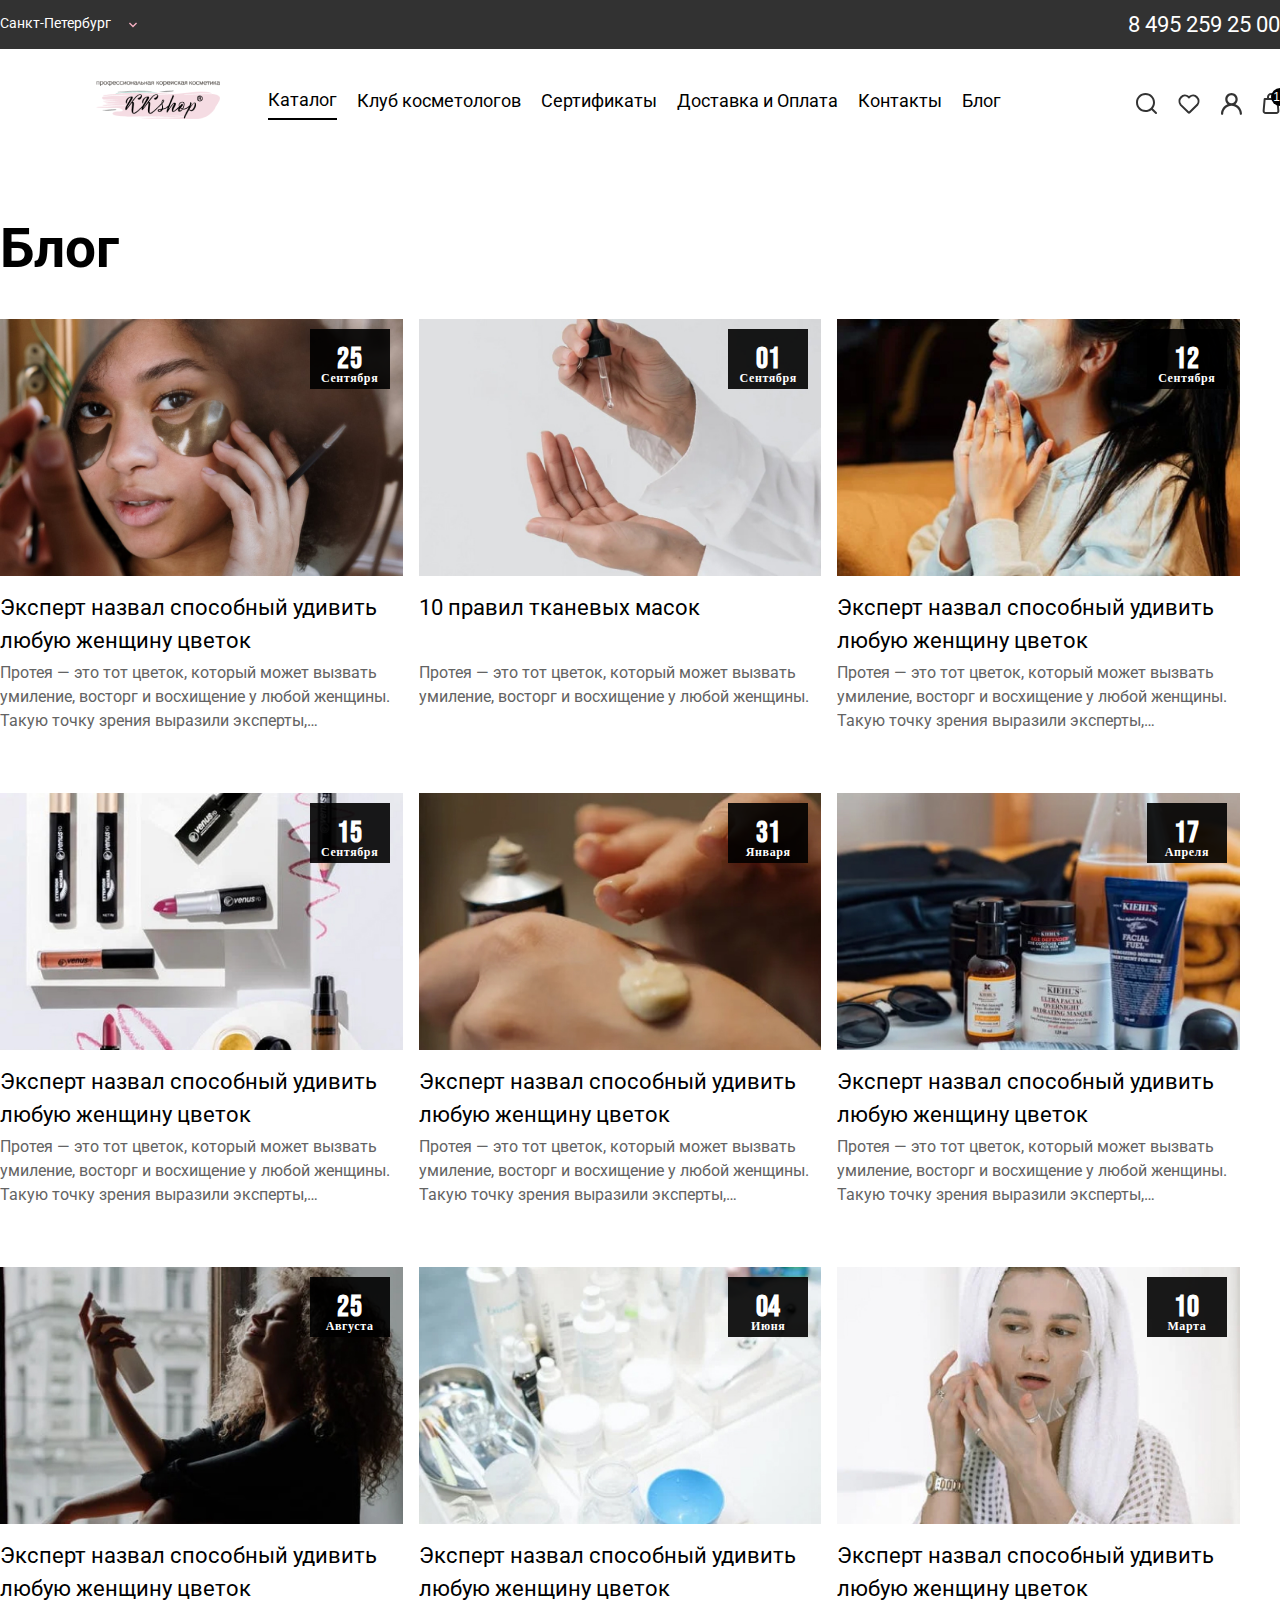
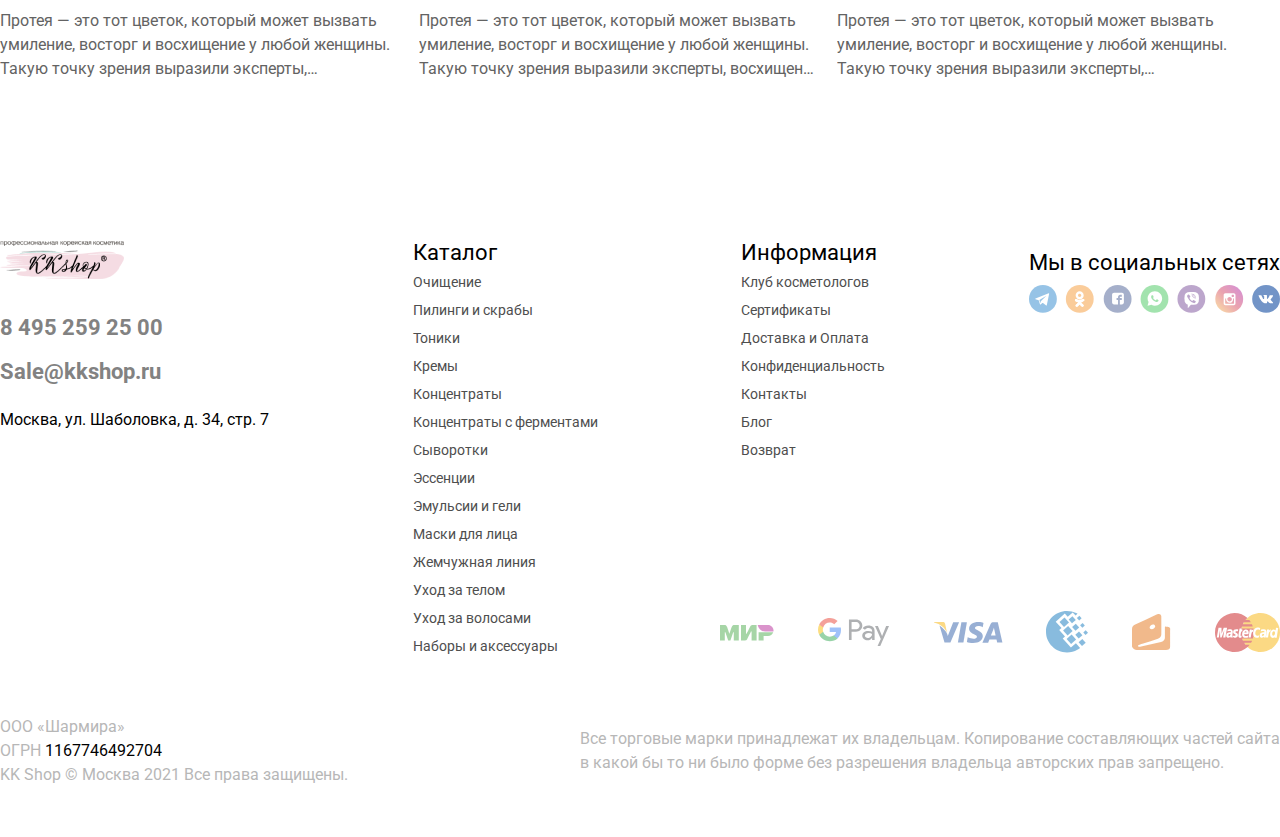
==== commit dfb7b58a: "6  commit" ====
--- a/blog.html
+++ b/blog.html
@@ -14,6 +14,7 @@
 <body>
     <div class="wrapper">
         <header class="header">
+
             <div class="header__top">
                 <div class="container">
                     <div class="header__top-inner">
@@ -32,20 +33,719 @@
             <div class="header__bottom">
                 <div class="container">
                     <div class="header__bottom-inner">
+                        <div class="header__burger ">
+                            <span></span>
+                        </div>
                         <div class="header__bottom-left">
-                            <a href="#" class="header__logo">
+                            <a href="index.html" class="header__logo">
                                 <img src="assets/images/logo.png" alt="">
                             </a>
+
                             <nav class="nav">
                                 <ul>
-                                    <li class="nav__item ">Каталог</li>
-                                    <li class="nav__item">Клуб косметологов</li>
-                                    <li class="nav__item">Сертификаты</li>
-                                    <li class="nav__item">Доставка и Оплата</li>
-                                    <li class="nav__item">Контакты</li>
-                                    <li class="nav__item nav__item--active">Блог</li>
+                                    <li class="nav__item nav__item-catalog nav__item--active">
+
+                                        <p class="catalog-open">
+                                            <span>Каталог</span>
+                                            <button>
+                                                <img src="assets/images/arrow-menu.png" alt="">
+                                            </button>
+                                        </p>
+                                        <div class="catalog-menu">
+                                            <div class="container">
+                                                <div class="catalog-menu__inner">
+                                                    <div class="catalog-menu__left">
+                                                        <div class="catalog-menu__back">
+                                                            <img src="assets/images/arrow-menu-back.png" alt="">
+                                                            <span>Назад</span>
+                                                        </div>
+                                                        <ul class="catalog-menu__main">
+                                                            <li class="catalog-menu__item"><span>Все товары</span>
+                                                                <button>
+                                                                    <img src="assets/images/arrow-menu.png" alt="">
+                                                                </button>
+                                                                <div class="catalog-submenu">
+                                                                    <ul class="catalog-submenu__list">
+                                                                        <li class="catalog-submenu__item">
+                                                                            <a href="">Кремовые маски</a>
+                                                                        </li>
+                                                                        <li class="catalog-submenu__item">
+                                                                            <a href="">Тканевые маски</a>
+                                                                        </li>
+                                                                        <li class="catalog-submenu__item">
+                                                                            <a href="">Гидрогелевые маски</a>
+                                                                        </li>
+                                                                        <li class="catalog-submenu__item">
+                                                                            <a href="">Альгинатные маски</a>
+                                                                        </li>
+                                                                        <li class="catalog-submenu__item">
+                                                                            <a href="">Гипсовые маски</a>
+                                                                        </li>
+                                                                    </ul>
+                                                                    <div class="catalog-product">
+                                                                        <div class="catalog-product__item">
+                                                                            <div class="catalog-product__top">
+                                                                                <img src="assets/images/menu1.jpg" alt="">
+                                                                            </div>
+                                                                            <div class="catalog-product__bottom">
+                                                                                <h3 class="catalog-product__title">Collagen Gypsum Pack</h3>
+                                                                                <p class="catalog-product__desc">Гипсовая маска для лица коллагеновая</p>
+                                                                            </div>
+                                                                        </div>
+                                                                        <div class="catalog-product__item">
+                                                                            <div class="catalog-product__top">
+                                                                                <img src="assets/images/menu2.jpg" alt="">
+                                                                            </div>
+                                                                            <div class="catalog-product__bottom">
+                                                                                <h3 class="catalog-product__title">Hyaluronic Acid Essential Silk Mask</h3>
+                                                                                <p class="catalog-product__desc">Гипсовая маска для лица коллагеновая</p>
+                                                                            </div>
+                                                                        </div>
+                                                                    </div>
+                                                                </div>
+
+                                                            </li>
+                                                            <li class="catalog-menu__item"><span>Очищение</span>
+                                                                <button>
+                                                                    <img src="assets/images/arrow-menu.png" alt="">
+                                                                </button>
+                                                                <div class="catalog-submenu">
+                                                                    <ul class="catalog-submenu__list">
+                                                                        <li class="catalog-submenu__item">
+                                                                            <a href="">Кремовые маски2</a>
+                                                                        </li>
+                                                                        <li class="catalog-submenu__item">
+                                                                            <a href="">Тканевые маски</a>
+                                                                        </li>
+                                                                        <li class="catalog-submenu__item">
+                                                                            <a href="">Гидрогелевые маски</a>
+                                                                        </li>
+                                                                        <li class="catalog-submenu__item">
+                                                                            <a href="">Альгинатные маски</a>
+                                                                        </li>
+                                                                        <li class="catalog-submenu__item">
+                                                                            <a href="">Гипсовые маски</a>
+                                                                        </li>
+                                                                    </ul>
+                                                                    <div class="catalog-product">
+                                                                        <div class="catalog-product__item">
+                                                                            <div class="catalog-product__top">
+                                                                                <img src="assets/images/menu1.jpg" alt="">
+                                                                            </div>
+                                                                            <div class="catalog-product__bottom">
+                                                                                <h3 class="catalog-product__title">11Collagen Gypsum Pack</h3>
+                                                                                <p class="catalog-product__desc">Гипсовая маска для лица коллагеновая</p>
+                                                                            </div>
+                                                                        </div>
+                                                                        <div class="catalog-product__item">
+                                                                            <div class="catalog-product__top">
+                                                                                <img src="assets/images/menu2.jpg" alt="">
+                                                                            </div>
+                                                                            <div class="catalog-product__bottom">
+                                                                                <h3 class="catalog-product__title">11Hyaluronic Acid Essential Silk Mask</h3>
+                                                                                <p class="catalog-product__desc">Гипсовая маска для лица коллагеновая</p>
+                                                                            </div>
+                                                                        </div>
+                                                                    </div>
+                                                                </div>
+                                                            </li>
+                                                            <li class="catalog-menu__item"><span>Пилинги и скрабы</span>
+                                                                <button>
+                                                                    <img src="assets/images/arrow-menu.png" alt="">
+                                                                </button>
+                                                                <div class="catalog-submenu">
+                                                                    <ul class="catalog-submenu__list">
+                                                                        <li class="catalog-submenu__item">
+                                                                            <a href="">Кремовые маски</a>
+                                                                        </li>
+                                                                        <li class="catalog-submenu__item">
+                                                                            <a href="">Тканевые маски</a>
+                                                                        </li>
+                                                                        <li class="catalog-submenu__item">
+                                                                            <a href="">Гидрогелевые маски</a>
+                                                                        </li>
+                                                                        <li class="catalog-submenu__item">
+                                                                            <a href="">Альгинатные маски</a>
+                                                                        </li>
+                                                                        <li class="catalog-submenu__item">
+                                                                            <a href="">Гипсовые маски</a>
+                                                                        </li>
+                                                                    </ul>
+                                                                    <div class="catalog-product">
+                                                                        <div class="catalog-product__item">
+                                                                            <div class="catalog-product__top">
+                                                                                <img src="assets/images/menu1.jpg" alt="">
+                                                                            </div>
+                                                                            <div class="catalog-product__bottom">
+                                                                                <h3 class="catalog-product__title">11Collagen Gypsum Pack</h3>
+                                                                                <p class="catalog-product__desc">Гипсовая маска для лица коллагеновая</p>
+                                                                            </div>
+                                                                        </div>
+                                                                        <div class="catalog-product__item">
+                                                                            <div class="catalog-product__top">
+                                                                                <img src="assets/images/menu2.jpg" alt="">
+                                                                            </div>
+                                                                            <div class="catalog-product__bottom">
+                                                                                <h3 class="catalog-product__title">11Hyaluronic Acid Essential Silk Mask</h3>
+                                                                                <p class="catalog-product__desc">Гипсовая маска для лица коллагеновая</p>
+                                                                            </div>
+                                                                        </div>
+                                                                    </div>
+                                                                </div>
+                                                            </li>
+                                                            <li class="catalog-menu__item"><span>Тоники</span>
+                                                                <button>
+                                                                    <img src="assets/images/arrow-menu.png" alt="">
+                                                                </button>
+                                                                <div class="catalog-submenu">
+                                                                    <ul class="catalog-submenu__list">
+                                                                        <li class="catalog-submenu__item">
+                                                                            <a href="">Кремовые маски</a>
+                                                                        </li>
+                                                                        <li class="catalog-submenu__item">
+                                                                            <a href="">Тканевые маски</a>
+                                                                        </li>
+                                                                        <li class="catalog-submenu__item">
+                                                                            <a href="">Гидрогелевые маски</a>
+                                                                        </li>
+                                                                        <li class="catalog-submenu__item">
+                                                                            <a href="">Альгинатные маски</a>
+                                                                        </li>
+                                                                        <li class="catalog-submenu__item">
+                                                                            <a href="">Гипсовые маски</a>
+                                                                        </li>
+                                                                    </ul>
+                                                                    <div class="catalog-product">
+                                                                        <div class="catalog-product__item">
+                                                                            <div class="catalog-product__top">
+                                                                                <img src="assets/images/menu1.jpg" alt="">
+                                                                            </div>
+                                                                            <div class="catalog-product__bottom">
+                                                                                <h3 class="catalog-product__title">22Collagen Gypsum Pack</h3>
+                                                                                <p class="catalog-product__desc">Гипсовая маска для лица коллагеновая</p>
+                                                                            </div>
+                                                                        </div>
+                                                                        <div class="catalog-product__item">
+                                                                            <div class="catalog-product__top">
+                                                                                <img src="assets/images/menu2.jpg" alt="">
+                                                                            </div>
+                                                                            <div class="catalog-product__bottom">
+                                                                                <h3 class="catalog-product__title">22Hyaluronic Acid Essential Silk Mask</h3>
+                                                                                <p class="catalog-product__desc">Гипсовая маска для лица коллагеновая</p>
+                                                                            </div>
+                                                                        </div>
+                                                                    </div>
+                                                                </div>
+                                                            </li>
+                                                            <li class="catalog-menu__item"><span>Кремы</span>
+                                                                <button>
+                                                                    <img src="assets/images/arrow-menu.png" alt="">
+                                                                </button>
+                                                                <div class="catalog-submenu">
+                                                                    <ul class="catalog-submenu__list">
+                                                                        <li class="catalog-submenu__item">
+                                                                            <a href="">Кремовые маски</a>
+                                                                        </li>
+                                                                        <li class="catalog-submenu__item">
+                                                                            <a href="">Тканевые маски</a>
+                                                                        </li>
+                                                                        <li class="catalog-submenu__item">
+                                                                            <a href="">Гидрогелевые маски</a>
+                                                                        </li>
+                                                                        <li class="catalog-submenu__item">
+                                                                            <a href="">Альгинатные маски</a>
+                                                                        </li>
+                                                                        <li class="catalog-submenu__item">
+                                                                            <a href="">Гипсовые маски</a>
+                                                                        </li>
+                                                                    </ul>
+                                                                    <div class="catalog-product">
+                                                                        <div class="catalog-product__item">
+                                                                            <div class="catalog-product__top">
+                                                                                <img src="assets/images/menu1.jpg" alt="">
+                                                                            </div>
+                                                                            <div class="catalog-product__bottom">
+                                                                                <h3 class="catalog-product__title">33Collagen Gypsum Pack</h3>
+                                                                                <p class="catalog-product__desc">Гипсовая маска для лица коллагеновая</p>
+                                                                            </div>
+                                                                        </div>
+                                                                        <div class="catalog-product__item">
+                                                                            <div class="catalog-product__top">
+                                                                                <img src="assets/images/menu2.jpg" alt="">
+                                                                            </div>
+                                                                            <div class="catalog-product__bottom">
+                                                                                <h3 class="catalog-product__title">Hyaluronic Acid Essential Silk Mask</h3>
+                                                                                <p class="catalog-product__desc">Гипсовая маска для лица коллагеновая</p>
+                                                                            </div>
+                                                                        </div>
+                                                                    </div>
+                                                                </div>
+                                                            </li>
+                                                            <li class="catalog-menu__item"><span>Концентраты</span>
+                                                                <button>
+                                                                    <img src="assets/images/arrow-menu.png" alt="">
+                                                                </button>
+                                                                <div class="catalog-submenu">
+                                                                    <ul class="catalog-submenu__list">
+                                                                        <li class="catalog-submenu__item">
+                                                                            <a href="">Кремовые маски</a>
+                                                                        </li>
+                                                                        <li class="catalog-submenu__item">
+                                                                            <a href="">Тканевые маски</a>
+                                                                        </li>
+                                                                        <li class="catalog-submenu__item">
+                                                                            <a href="">Гидрогелевые маски</a>
+                                                                        </li>
+                                                                        <li class="catalog-submenu__item">
+                                                                            <a href="">Альгинатные маски</a>
+                                                                        </li>
+                                                                        <li class="catalog-submenu__item">
+                                                                            <a href="">Гипсовые маски</a>
+                                                                        </li>
+                                                                    </ul>
+                                                                    <div class="catalog-product">
+                                                                        <div class="catalog-product__item">
+                                                                            <div class="catalog-product__top">
+                                                                                <img src="assets/images/menu1.jpg" alt="">
+                                                                            </div>
+                                                                            <div class="catalog-product__bottom">
+                                                                                <h3 class="catalog-product__title">55Collagen Gypsum Pack</h3>
+                                                                                <p class="catalog-product__desc">Гипсовая маска для лица коллагеновая</p>
+                                                                            </div>
+                                                                        </div>
+                                                                        <div class="catalog-product__item">
+                                                                            <div class="catalog-product__top">
+                                                                                <img src="assets/images/menu2.jpg" alt="">
+                                                                            </div>
+                                                                            <div class="catalog-product__bottom">
+                                                                                <h3 class="catalog-product__title">Hyaluronic Acid Essential Silk Mask</h3>
+                                                                                <p class="catalog-product__desc">Гипсовая маска для лица коллагеновая</p>
+                                                                            </div>
+                                                                        </div>
+                                                                    </div>
+                                                                </div>
+                                                            </li>
+                                                            <li class="catalog-menu__item"><span>Концентраты с ферментами</span>
+                                                                <button>
+                                                                    <img src="assets/images/arrow-menu.png" alt="">
+                                                                </button>
+                                                                <div class="catalog-submenu">
+                                                                    <ul class="catalog-submenu__list">
+                                                                        <li class="catalog-submenu__item">
+                                                                            <a href="">Кремовые маски</a>
+                                                                        </li>
+                                                                        <li class="catalog-submenu__item">
+                                                                            <a href="">Тканевые маски</a>
+                                                                        </li>
+                                                                        <li class="catalog-submenu__item">
+                                                                            <a href="">Гидрогелевые маски</a>
+                                                                        </li>
+                                                                        <li class="catalog-submenu__item">
+                                                                            <a href="">Альгинатные маски</a>
+                                                                        </li>
+                                                                        <li class="catalog-submenu__item">
+                                                                            <a href="">Гипсовые маски</a>
+                                                                        </li>
+                                                                    </ul>
+                                                                    <div class="catalog-product">
+                                                                        <div class="catalog-product__item">
+                                                                            <div class="catalog-product__top">
+                                                                                <img src="assets/images/menu1.jpg" alt="">
+                                                                            </div>
+                                                                            <div class="catalog-product__bottom">
+                                                                                <h3 class="catalog-product__title">66Collagen Gypsum Pack</h3>
+                                                                                <p class="catalog-product__desc">Гипсовая маска для лица коллагеновая</p>
+                                                                            </div>
+                                                                        </div>
+                                                                        <div class="catalog-product__item">
+                                                                            <div class="catalog-product__top">
+                                                                                <img src="assets/images/menu2.jpg" alt="">
+                                                                            </div>
+                                                                            <div class="catalog-product__bottom">
+                                                                                <h3 class="catalog-product__title">Hyaluronic Acid Essential Silk Mask</h3>
+                                                                                <p class="catalog-product__desc">Гипсовая маска для лица коллагеновая</p>
+                                                                            </div>
+                                                                        </div>
+                                                                    </div>
+                                                                </div>
+                                                            </li>
+                                                            <li class="catalog-menu__item"><span>Сыворотки</span>
+                                                                <button>
+                                                                    <img src="assets/images/arrow-menu.png" alt="">
+                                                                </button>
+                                                                <div class="catalog-submenu">
+                                                                    <ul class="catalog-submenu__list">
+                                                                        <li class="catalog-submenu__item">
+                                                                            <a href="">Кремовые маски</a>
+                                                                        </li>
+                                                                        <li class="catalog-submenu__item">
+                                                                            <a href="">Тканевые маски</a>
+                                                                        </li>
+                                                                        <li class="catalog-submenu__item">
+                                                                            <a href="">Гидрогелевые маски</a>
+                                                                        </li>
+                                                                        <li class="catalog-submenu__item">
+                                                                            <a href="">Альгинатные маски</a>
+                                                                        </li>
+                                                                        <li class="catalog-submenu__item">
+                                                                            <a href="">Гипсовые маски</a>
+                                                                        </li>
+                                                                    </ul>
+                                                                    <div class="catalog-product">
+                                                                        <div class="catalog-product__item">
+                                                                            <div class="catalog-product__top">
+                                                                                <img src="assets/images/menu1.jpg" alt="">
+                                                                            </div>
+                                                                            <div class="catalog-product__bottom">
+                                                                                <h3 class="catalog-product__title">77Collagen Gypsum Pack</h3>
+                                                                                <p class="catalog-product__desc">Гипсовая маска для лица коллагеновая</p>
+                                                                            </div>
+                                                                        </div>
+                                                                        <div class="catalog-product__item">
+                                                                            <div class="catalog-product__top">
+                                                                                <img src="assets/images/menu2.jpg" alt="">
+                                                                            </div>
+                                                                            <div class="catalog-product__bottom">
+                                                                                <h3 class="catalog-product__title">Hyaluronic Acid Essential Silk Mask</h3>
+                                                                                <p class="catalog-product__desc">Гипсовая маска для лица коллагеновая</p>
+                                                                            </div>
+                                                                        </div>
+                                                                    </div>
+                                                                </div>
+                                                            </li>
+                                                            <li class="catalog-menu__item"><span>Эссенции</span>
+                                                                <button>
+                                                                    <img src="assets/images/arrow-menu.png" alt="">
+                                                                </button>
+                                                                <div class="catalog-submenu">
+                                                                    <ul class="catalog-submenu__list">
+                                                                        <li class="catalog-submenu__item">
+                                                                            <a href="">Кремовые маски</a>
+                                                                        </li>
+                                                                        <li class="catalog-submenu__item">
+                                                                            <a href="">Тканевые маски</a>
+                                                                        </li>
+                                                                        <li class="catalog-submenu__item">
+                                                                            <a href="">Гидрогелевые маски</a>
+                                                                        </li>
+                                                                        <li class="catalog-submenu__item">
+                                                                            <a href="">Альгинатные маски</a>
+                                                                        </li>
+                                                                        <li class="catalog-submenu__item">
+                                                                            <a href="">Гипсовые маски</a>
+                                                                        </li>
+                                                                    </ul>
+                                                                    <div class="catalog-product">
+                                                                        <div class="catalog-product__item">
+                                                                            <div class="catalog-product__top">
+                                                                                <img src="assets/images/menu1.jpg" alt="">
+                                                                            </div>
+                                                                            <div class="catalog-product__bottom">
+                                                                                <h3 class="catalog-product__title">88Collagen Gypsum Pack</h3>
+                                                                                <p class="catalog-product__desc">Гипсовая маска для лица коллагеновая</p>
+                                                                            </div>
+                                                                        </div>
+                                                                        <div class="catalog-product__item">
+                                                                            <div class="catalog-product__top">
+                                                                                <img src="assets/images/menu2.jpg" alt="">
+                                                                            </div>
+                                                                            <div class="catalog-product__bottom">
+                                                                                <h3 class="catalog-product__title">Hyaluronic Acid Essential Silk Mask</h3>
+                                                                                <p class="catalog-product__desc">Гипсовая маска для лица коллагеновая</p>
+                                                                            </div>
+                                                                        </div>
+                                                                    </div>
+                                                                </div>
+                                                            </li>
+                                                            <li class="catalog-menu__item"><span>Эмульсии и гели</span>
+                                                                <button>
+                                                                    <img src="assets/images/arrow-menu.png" alt="">
+                                                                </button>
+                                                                <div class="catalog-submenu">
+                                                                    <ul class="catalog-submenu__list">
+                                                                        <li class="catalog-submenu__item">
+                                                                            <a href="">Кремовые маски</a>
+                                                                        </li>
+                                                                        <li class="catalog-submenu__item">
+                                                                            <a href="">Тканевые маски</a>
+                                                                        </li>
+                                                                        <li class="catalog-submenu__item">
+                                                                            <a href="">Гидрогелевые маски</a>
+                                                                        </li>
+                                                                        <li class="catalog-submenu__item">
+                                                                            <a href="">Альгинатные маски</a>
+                                                                        </li>
+                                                                        <li class="catalog-submenu__item">
+                                                                            <a href="">Гипсовые маски</a>
+                                                                        </li>
+                                                                    </ul>
+                                                                    <div class="catalog-product">
+                                                                        <div class="catalog-product__item">
+                                                                            <div class="catalog-product__top">
+                                                                                <img src="assets/images/menu1.jpg" alt="">
+                                                                            </div>
+                                                                            <div class="catalog-product__bottom">
+                                                                                <h3 class="catalog-product__title">99Collagen Gypsum Pack</h3>
+                                                                                <p class="catalog-product__desc">Гипсовая маска для лица коллагеновая</p>
+                                                                            </div>
+                                                                        </div>
+                                                                        <div class="catalog-product__item">
+                                                                            <div class="catalog-product__top">
+                                                                                <img src="assets/images/menu2.jpg" alt="">
+                                                                            </div>
+                                                                            <div class="catalog-product__bottom">
+                                                                                <h3 class="catalog-product__title">Hyaluronic Acid Essential Silk Mask</h3>
+                                                                                <p class="catalog-product__desc">Гипсовая маска для лица коллагеновая</p>
+                                                                            </div>
+                                                                        </div>
+                                                                    </div>
+                                                                </div>
+                                                            </li>
+                                                            <li class="catalog-menu__item"><span>Маски для лица</span>
+                                                                <button>
+                                                                    <img src="assets/images/arrow-menu.png" alt="">
+                                                                </button>
+                                                                <div class="catalog-submenu">
+                                                                    <ul class="catalog-submenu__list">
+                                                                        <li class="catalog-submenu__item">
+                                                                            <a href="">Кремовые маски</a>
+                                                                        </li>
+                                                                        <li class="catalog-submenu__item">
+                                                                            <a href="">Тканевые маски</a>
+                                                                        </li>
+                                                                        <li class="catalog-submenu__item">
+                                                                            <a href="">Гидрогелевые маски</a>
+                                                                        </li>
+                                                                        <li class="catalog-submenu__item">
+                                                                            <a href="">Альгинатные маски</a>
+                                                                        </li>
+                                                                        <li class="catalog-submenu__item">
+                                                                            <a href="">Гипсовые маски</a>
+                                                                        </li>
+                                                                    </ul>
+                                                                    <div class="catalog-product">
+                                                                        <div class="catalog-product__item">
+                                                                            <div class="catalog-product__top">
+                                                                                <img src="assets/images/menu1.jpg" alt="">
+                                                                            </div>
+                                                                            <div class="catalog-product__bottom">
+                                                                                <h3 class="catalog-product__title">100Collagen Gypsum Pack</h3>
+                                                                                <p class="catalog-product__desc">Гипсовая маска для лица коллагеновая</p>
+                                                                            </div>
+                                                                        </div>
+                                                                        <div class="catalog-product__item">
+                                                                            <div class="catalog-product__top">
+                                                                                <img src="assets/images/menu2.jpg" alt="">
+                                                                            </div>
+                                                                            <div class="catalog-product__bottom">
+                                                                                <h3 class="catalog-product__title">Hyaluronic Acid Essential Silk Mask</h3>
+                                                                                <p class="catalog-product__desc">Гипсовая маска для лица коллагеновая</p>
+                                                                            </div>
+                                                                        </div>
+                                                                    </div>
+                                                                </div>
+                                                            </li>
+                                                            <li class="catalog-menu__item"><span>Жемчужная линия</span>
+                                                                <button>
+                                                                    <img src="assets/images/arrow-menu.png" alt="">
+                                                                </button>
+                                                                <div class="catalog-submenu">
+                                                                    <ul class="catalog-submenu__list">
+                                                                        <li class="catalog-submenu__item">
+                                                                            <a href="">Кремовые маски</a>
+                                                                        </li>
+                                                                        <li class="catalog-submenu__item">
+                                                                            <a href="">Тканевые маски</a>
+                                                                        </li>
+                                                                        <li class="catalog-submenu__item">
+                                                                            <a href="">Гидрогелевые маски</a>
+                                                                        </li>
+                                                                        <li class="catalog-submenu__item">
+                                                                            <a href="">Альгинатные маски</a>
+                                                                        </li>
+                                                                        <li class="catalog-submenu__item">
+                                                                            <a href="">Гипсовые маски</a>
+                                                                        </li>
+                                                                    </ul>
+                                                                    <div class="catalog-product">
+                                                                        <div class="catalog-product__item">
+                                                                            <div class="catalog-product__top">
+                                                                                <img src="assets/images/menu1.jpg" alt="">
+                                                                            </div>
+                                                                            <div class="catalog-product__bottom">
+                                                                                <h3 class="catalog-product__title">12Collagen Gypsum Pack</h3>
+                                                                                <p class="catalog-product__desc">Гипсовая маска для лица коллагеновая</p>
+                                                                            </div>
+                                                                        </div>
+                                                                        <div class="catalog-product__item">
+                                                                            <div class="catalog-product__top">
+                                                                                <img src="assets/images/menu2.jpg" alt="">
+                                                                            </div>
+                                                                            <div class="catalog-product__bottom">
+                                                                                <h3 class="catalog-product__title">Hyaluronic Acid Essential Silk Mask</h3>
+                                                                                <p class="catalog-product__desc">Гипсовая маска для лица коллагеновая</p>
+                                                                            </div>
+                                                                        </div>
+                                                                    </div>
+                                                                </div>
+                                                            </li>
+                                                            <li class="catalog-menu__item"><span>Уход за телом</span>
+                                                                <button>
+                                                                    <img src="assets/images/arrow-menu.png" alt="">
+                                                                </button>
+                                                                <div class="catalog-submenu">
+                                                                    <ul class="catalog-submenu__list">
+                                                                        <li class="catalog-submenu__item">
+                                                                            <a href="">Кремовые маски</a>
+                                                                        </li>
+                                                                        <li class="catalog-submenu__item">
+                                                                            <a href="">Тканевые маски</a>
+                                                                        </li>
+                                                                        <li class="catalog-submenu__item">
+                                                                            <a href="">Гидрогелевые маски</a>
+                                                                        </li>
+                                                                        <li class="catalog-submenu__item">
+                                                                            <a href="">Альгинатные маски</a>
+                                                                        </li>
+                                                                        <li class="catalog-submenu__item">
+                                                                            <a href="">Гипсовые маски</a>
+                                                                        </li>
+                                                                    </ul>
+                                                                    <div class="catalog-product">
+                                                                        <div class="catalog-product__item">
+                                                                            <div class="catalog-product__top">
+                                                                                <img src="assets/images/menu1.jpg" alt="">
+                                                                            </div>
+                                                                            <div class="catalog-product__bottom">
+                                                                                <h3 class="catalog-product__title">13Collagen Gypsum Pack</h3>
+                                                                                <p class="catalog-product__desc">Гипсовая маска для лица коллагеновая</p>
+                                                                            </div>
+                                                                        </div>
+                                                                        <div class="catalog-product__item">
+                                                                            <div class="catalog-product__top">
+                                                                                <img src="assets/images/menu2.jpg" alt="">
+                                                                            </div>
+                                                                            <div class="catalog-product__bottom">
+                                                                                <h3 class="catalog-product__title">Hyaluronic Acid Essential Silk Mask</h3>
+                                                                                <p class="catalog-product__desc">Гипсовая маска для лица коллагеновая</p>
+                                                                            </div>
+                                                                        </div>
+                                                                    </div>
+                                                                </div>
+                                                            </li>
+                                                            <li class="catalog-menu__item"><span>Уход за волосами</span>
+                                                                <button>
+                                                                    <img src="assets/images/arrow-menu.png" alt="">
+                                                                </button>
+                                                                <div class="catalog-submenu">
+                                                                    <ul class="catalog-submenu__list">
+                                                                        <li class="catalog-submenu__item">
+                                                                            <a href="">Кремовые маски</a>
+                                                                        </li>
+                                                                        <li class="catalog-submenu__item">
+                                                                            <a href="">Тканевые маски</a>
+                                                                        </li>
+                                                                        <li class="catalog-submenu__item">
+                                                                            <a href="">Гидрогелевые маски</a>
+                                                                        </li>
+                                                                        <li class="catalog-submenu__item">
+                                                                            <a href="">Альгинатные маски</a>
+                                                                        </li>
+                                                                        <li class="catalog-submenu__item">
+                                                                            <a href="">Гипсовые маски</a>
+                                                                        </li>
+                                                                    </ul>
+                                                                    <div class="catalog-product">
+                                                                        <div class="catalog-product__item">
+                                                                            <div class="catalog-product__top">
+                                                                                <img src="assets/images/menu1.jpg" alt="">
+                                                                            </div>
+                                                                            <div class="catalog-product__bottom">
+                                                                                <h3 class="catalog-product__title">14Collagen Gypsum Pack</h3>
+                                                                                <p class="catalog-product__desc">Гипсовая маска для лица коллагеновая</p>
+                                                                            </div>
+                                                                        </div>
+                                                                        <div class="catalog-product__item">
+                                                                            <div class="catalog-product__top">
+                                                                                <img src="assets/images/menu2.jpg" alt="">
+                                                                            </div>
+                                                                            <div class="catalog-product__bottom">
+                                                                                <h3 class="catalog-product__title">Hyaluronic Acid Essential Silk Mask</h3>
+                                                                                <p class="catalog-product__desc">Гипсовая маска для лица коллагеновая</p>
+                                                                            </div>
+                                                                        </div>
+                                                                    </div>
+                                                                </div>
+                                                            </li>
+                                                            <li class="catalog-menu__item"><span>Наборы и аксессуары</span>
+                                                                <button>
+                                                                    <img src="assets/images/arrow-menu.png" alt="">
+                                                                </button>
+                                                                <div class="catalog-submenu">
+                                                                    <ul class="catalog-submenu__list">
+                                                                        <li class="catalog-submenu__item">
+                                                                            <a href="">Кремовые маски</a>
+                                                                        </li>
+                                                                        <li class="catalog-submenu__item">
+                                                                            <a href="">Тканевые маски</a>
+                                                                        </li>
+                                                                        <li class="catalog-submenu__item">
+                                                                            <a href="">Гидрогелевые маски</a>
+                                                                        </li>
+                                                                        <li class="catalog-submenu__item">
+                                                                            <a href="">Альгинатные маски</a>
+                                                                        </li>
+                                                                        <li class="catalog-submenu__item">
+                                                                            <a href="">Гипсовые маски</a>
+                                                                        </li>
+                                                                    </ul>
+                                                                    <div class="catalog-product">
+                                                                        <div class="catalog-product__item">
+                                                                            <div class="catalog-product__top">
+                                                                                <img src="assets/images/menu1.jpg" alt="">
+                                                                            </div>
+                                                                            <div class="catalog-product__bottom">
+                                                                                <h3 class="catalog-product__title">15Collagen Gypsum Pack</h3>
+                                                                                <p class="catalog-product__desc">Гипсовая маска для лица коллагеновая</p>
+                                                                            </div>
+                                                                        </div>
+                                                                        <div class="catalog-product__item">
+                                                                            <div class="catalog-product__top">
+                                                                                <img src="assets/images/menu2.jpg" alt="">
+                                                                            </div>
+                                                                            <div class="catalog-product__bottom">
+                                                                                <h3 class="catalog-product__title">Hyaluronic Acid Essential Silk Mask</h3>
+                                                                                <p class="catalog-product__desc">Гипсовая маска для лица коллагеновая</p>
+                                                                            </div>
+                                                                        </div>
+                                                                    </div>
+                                                                </div>
+                                                            </li>
+                                                        </ul>
+                                                    </div>
+
+                                                </div>
+                                            </div>
+                                        </div>
+                                    </li>
+                                    <li class="nav__item"><a href="club.html">Клуб косметологов</a></li>
+                                    <li class="nav__item"><a href="#">Сертификаты</a></li>
+                                    <li class="nav__item"><a href="delivery.html">Доставка и Оплата</a></li>
+                                    <li class="nav__item"><a href="contacts.html">Контакты</a></li>
+                                    <li class="nav__item"><a href="blog.html">Блог</a></li>
+                                    <li>
+                                        <div class="header__city header__city--mob">
+                                            <span>Санкт-Петербург</span>
+                                            <button>
+                                                <svg width="16" height="16" viewBox="0 0 16 16" fill="none" xmlns="http://www.w3.org/2000/svg">
+                                                    <path d="M7.99984 10.4753L12.0065 6.46866L11.0645 5.52533L7.99984 8.592L4.93583 5.52533L3.99316 6.468L7.99984 10.4753Z" fill="#F7B0C3"/>
+                                                </svg>
+                                            </button>
+                                        </div>
+                                    </li>
                                 </ul>
                             </nav>
+
                         </div>
                         <div class="header__bottom-right">
                             <button class="header__btn">
@@ -75,10 +775,12 @@
                                 </svg>
                                 <span>12</span>    
                             </button>
+
                         </div>
                     </div>
                 </div>
             </div>
+
         </header>
 
         <section class="blog">
--- a/assets/css/style.css
+++ b/assets/css/style.css
@@ -1,3 +1,4 @@
+@charset "UTF-8";
 @import url("https://fonts.googleapis.com/css2?family=Roboto:wght@400;500;700&display=swap");
 @import url("https://fonts.googleapis.com/css2?family=Rubik:wght@400;500&display=swap");
 @import url("https://fonts.googleapis.com/css2?family=Bebas+Neue&display=swap");
@@ -63,6 +64,7 @@
   -webkit-align-items: center;
   -ms-flex-align: center;
   justify-content: center;
+  background-color: inherit;
 }
 
 ul,
@@ -76,7 +78,17 @@
   max-width: 1920px;
   margin: 0 auto;
 }
-
+.wrapper.disable {
+  overflow-y: hidden;
+}
+
+@media (min-width: 1500px) {
+  .container {
+    max-width: 1480px;
+    margin: 0 auto;
+    padding: 0 7px;
+  }
+}
 @media (min-width: 1700px) {
   .container {
     max-width: 1680px;
@@ -117,6 +129,9 @@
 .header__city:hover {
   opacity: 0.7;
   cursor: pointer;
+}
+.header__city--mob {
+  display: none;
 }
 .header__phone {
   font-size: 22px;
@@ -216,7 +231,8 @@
 .header__content {
   padding: 120px 0 330px;
   background-image: url(../images/header-bg.jpg);
-  background-size: cover;
+  background-size: 100% 100%;
+  background-repeat: no-repeat;
 }
 .header__title {
   font-family: Rubik;
@@ -228,6 +244,9 @@
   font-family: Rubik;
   font-weight: normal;
   font-size: 24px;
+}
+.header__desc br {
+  display: none;
 }
 .header__content-btn {
   padding: 0 72px;
@@ -263,7 +282,7 @@
   position: fixed;
   width: 100%;
   height: 100%;
-  z-index: 4;
+  z-index: 5;
   display: none;
   top: 0;
   left: 0;
@@ -280,6 +299,9 @@
   bottom: 22px;
   left: 50%;
   transform: translate(-50%, 100%);
+}
+.catalog-menu__back {
+  display: none;
 }
 .catalog-menu::after {
   content: "";
@@ -399,16 +421,34 @@
   font-size: 16px;
 }
 
+.catalog-open button {
+  display: none;
+}
+
 .city {
   display: none;
   width: 861px;
   position: fixed;
-  min-height: 100vh;
+  height: 99vh;
   top: 0;
   right: 0;
   background-color: #fff;
   padding: 80px 104px;
-  z-index: 5;
+  z-index: 6;
+  overflow-y: scroll;
+}
+.city::-webkit-scrollbar {
+  width: 12px;
+  background: #ECECEC;
+}
+.city::-webkit-scrollbar-track {
+  background: #ECECEC;
+  width: 8px;
+  height: 118px;
+}
+.city::-webkit-scrollbar-thumb {
+  background: #5C5C66;
+  border-radius: 4px;
 }
 .city__close {
   position: absolute;
@@ -508,16 +548,90 @@
   transform: rotate(180deg);
 }
 
+.address {
+  position: fixed;
+  right: 0;
+  top: 0;
+  background-color: #fff;
+  width: 668px;
+  height: 100vh;
+  z-index: 6;
+  width: 668px;
+  padding: 152px 80px;
+  display: none;
+}
+.address__close {
+  position: absolute;
+  width: 19px;
+  height: 19px;
+  background-color: inherit;
+  top: 40px;
+  right: 40px;
+}
+.address__title {
+  font-weight: bold;
+  font-size: 48px;
+  line-height: 150%;
+  margin-bottom: 16px;
+}
+.address form {
+  margin-top: 30px;
+}
+.address form input {
+  width: 371px;
+  margin-bottom: 20px;
+  padding: 8px 0;
+  border: none;
+  font-size: 16px;
+  line-height: 150%;
+  border-bottom: 1px solid #CACACA;
+}
+.address form input::placeholder {
+  color: #828282;
+  font-size: 16px;
+  line-height: 150%;
+}
+.address__btn {
+  margin-top: 30px;
+  font-family: "Bebas Neue";
+  font-style: normal;
+  font-weight: normal;
+  font-size: 16px;
+  line-height: 200%;
+  width: 100%;
+  height: 53px;
+  background: #000;
+  letter-spacing: 0.0375em;
+  color: #FFFFFF;
+}
+.address__btn:hover {
+  opacity: 0.8;
+}
+
 .cart {
   display: none;
   width: 861px;
   position: fixed;
-  min-height: 100vh;
+  height: 99vh;
   top: 0;
   right: 0;
   background-color: #fff;
   padding: 67px 104px;
-  z-index: 5;
+  z-index: 6;
+  overflow-y: scroll;
+}
+.cart::-webkit-scrollbar {
+  width: 12px;
+  background: #ECECEC;
+}
+.cart::-webkit-scrollbar-track {
+  background: #ECECEC;
+  width: 8px;
+  height: 118px;
+}
+.cart::-webkit-scrollbar-thumb {
+  background: #5C5C66;
+  border-radius: 4px;
 }
 .cart__close {
   position: absolute;
@@ -752,8 +866,8 @@
 }
 .cart .cart-empty {
   padding-top: 280px;
-  padding-left: 95px;
-  padding-right: 95px;
+  padding-left: 85px;
+  padding-right: 85px;
   display: none;
 }
 .cart__subtitle {
@@ -820,6 +934,7 @@
 }
 
 .order {
+  display: none;
   width: 100%;
   position: fixed;
   top: 0;
@@ -828,7 +943,7 @@
   overflow-y: scroll;
   background-color: #fff;
   padding-top: 30px;
-  z-index: 5;
+  z-index: 4;
 }
 .order__inner {
   width: 1260px;
@@ -878,16 +993,19 @@
   letter-spacing: 0.0375em;
   color: #FFFFFF;
   background: #000;
-  width: 350px;
+  width: 371px;
   height: 53px;
   text-transform: uppercase;
   display: block;
   margin-left: auto;
-  margin-top: 90px;
+  margin-top: 40px;
 }
 
 .step {
   margin-bottom: 56px;
+}
+.step:nth-child(3) {
+  margin-bottom: 0;
 }
 .step.step--active {
   margin-bottom: 20px;
@@ -924,6 +1042,9 @@
   background-color: inherit;
   margin-left: auto;
   margin-right: 0;
+}
+.step__btn--active img {
+  transform: rotate(180deg);
 }
 .step__hint {
   margin-left: auto;
@@ -936,6 +1057,7 @@
 }
 .step__hidden {
   margin-top: 100px;
+  display: none;
 }
 .step__item {
   display: flex;
@@ -1003,7 +1125,7 @@
   font-size: 16px;
 }
 .step__item-radio:hover {
-  border: 2px solid #000000;
+  border: 1px solid #000000;
   cursor: pointer;
 }
 .step__item-radio.sm {
@@ -1011,7 +1133,7 @@
   width: 20%;
 }
 .step__item-radio--active {
-  border: 2px solid #000000;
+  border: 1px solid #000000;
   pointer-events: none;
 }
 .step__time {
@@ -1114,82 +1236,93 @@
   display: block;
   margin-top: 5px;
 }
-.step .flag__select {
-  display: block;
-  width: 55px;
+.step .checkbox {
+  position: absolute;
+  z-index: -1;
+  opacity: 0;
+  margin: 10px 0 0 20px;
+}
+.step .checkbox + label {
   position: relative;
-  margin-top: 20px;
-}
-.step .flag__select .new-select {
+  padding: 0 0 0 38px;
+  cursor: pointer;
+}
+.step .checkbox + label:after {
+  content: '';
+  position: absolute;
+  top: 8px;
+  left: 0px;
+  width: 20px;
+  height: 20px;
+  background-color: #fff;
+  border: 1px solid #CACACA;
+  transition: .2s;
+}
+.step .checkbox:checked + label:after {
+  background: #000;
+}
+.step__input--agree {
+  font-size: 12px;
+  line-height: 150%;
+  display: flex;
+  display: -webkit-box;
+  display: -webkit-flex;
+  display: -ms-flexbox;
+}
+.step__input--agree a {
+  color: #D785A1;
+}
+.step__item--fend {
+  justify-content: flex-end;
+  margin-bottom: 0;
+}
+.step__item--fend .step__item-right {
   position: relative;
-  padding: 5px 0;
+}
+.step__item--fend .step__item-right p {
+  font-size: 14px;
+}
+.step__item-pay {
+  position: absolute;
+  top: -60px;
+}
+.step__item-pay-methods {
+  display: flex;
+  display: -webkit-box;
+  display: -webkit-flex;
+  display: -ms-flexbox;
+}
+.step__item-pay-method {
+  width: calc( 100% / 3);
+  border: 1px solid #CACACA;
+  height: 59px;
+  display: flex;
+  display: -webkit-box;
+  display: -webkit-flex;
+  display: -ms-flexbox;
+  align-items: center;
+  -webkit-box-align: center;
+  -webkit-align-items: center;
+  -ms-flex-align: center;
+  justify-content: center;
+  font-size: 12px;
+  line-height: 120%;
+  transition: .4s;
+}
+.step__item-pay-method:hover {
+  border: 1px solid #000000;
   cursor: pointer;
-  user-select: none;
-  font-size: 0px;
-  line-height: 150%;
-}
-.step .flag__select .new-select__list {
-  padding: 5px 8px;
-  position: absolute;
-  top: 45px;
-  left: 0;
-  border: 1px solid #F3F3F3;
-  cursor: pointer;
-  width: 100%;
-  z-index: 2;
-  background: #fff;
-  user-select: none;
+}
+.step__item-pay-method--active {
+  border: 1px solid #000000;
+  pointer-events: none;
+}
+.step__item-pay-desc {
+  margin-top: 8px;
   font-size: 14px;
   line-height: 150%;
-  color: #828282;
-}
-.step .flag__select .new-select__list.on {
-  display: block;
-}
-.step .flag__select .new-select__item span {
-  display: block;
-}
-.step .flag__select .new-select__item {
-  background-size: 28px 20px;
-  background-repeat: no-repeat;
-  border-bottom: 1px solid #F3F3F3;
-}
-.step .flag__select .new-select__item:last-child {
-  border: none;
-}
-.step .flag__select .new-select__item:hover {
-  color: #D785A1;
-}
-.step .flag__select .new-select__item[data-value=belarus] {
-  font-size: 0;
-  background-image: url(../images/by.svg);
-}
-.step .flag__select .new-select__item[data-value=russia] {
-  font-size: 0;
-  background-image: url(../images/flag.png);
-}
-.step .flag__select .new-select:after {
-  content: '';
-  display: block;
-  width: 16px;
-  height: 16px;
-  position: absolute;
-  right: 0px;
-  top: 9px;
-  background: url(../images/order_down.svg) no-repeat right center/cover;
-  -webkit-transition: all .27s ease-in-out;
-  -o-transition: all .27s ease-in-out;
-  transition: all .27s ease-in-out;
-  -webkit-transform: rotate(0deg);
-  -ms-transform: rotate(0deg);
-  -o-transform: rotate(0deg);
-  transform: rotate(0deg);
-}
-.step .flag__select .new-select.on:after {
-  -webkit-transform: rotate(180deg);
-  -ms-transform: rotate(180deg);
-  -o-transform: rotate(180deg);
-  transform: rotate(180deg);
+  /* identical to box height, or 21px */
+  color: #515151;
 }
 
 .buy {
@@ -1430,6 +1563,9 @@
   -ms-flex-align: center;
   position: relative;
 }
+.card__top img {
+  width: 100%;
+}
 .card__title {
   font-family: "Bebas Neue";
   font-weight: bold;
@@ -1550,7 +1686,7 @@
 .sale__title {
   font-size: 28px;
   line-height: 130%;
-  padding-left: 210px;
+  font-family: "Open Sans";
   margin-bottom: 30px;
 }
 .sale .swiper-slide {
@@ -1792,6 +1928,18 @@
 .product-detail__img {
   padding: 36px 206px;
   background: #F3F3F3;
+  display: flex;
+  display: -webkit-box;
+  display: -webkit-flex;
+  display: -ms-flexbox;
+  align-items: center;
+  -webkit-box-align: center;
+  -webkit-align-items: center;
+  -ms-flex-align: center;
+  justify-content: center;
+}
+.product-detail__img img {
+  width: 100%;
 }
 .product-detail__info {
   width: calc(100% - 800px);
@@ -2062,6 +2210,7 @@
   color: #AFAFAF;
   width: 151px;
   margin-right: 56px;
+  flex-shrink: 0;
 }
 .product-info .tabs__list {
   display: flex;
@@ -2151,6 +2300,9 @@
   padding: 59px 0;
   background: #F3F3F3;
 }
+.catalog__single-top img {
+  width: 100%;
+}
 .catalog__card {
   width: calc(50% - 19px);
   margin-bottom: 88px;
@@ -2170,6 +2322,9 @@
   -webkit-box-align: center;
   -webkit-align-items: center;
   -ms-flex-align: center;
+}
+.catalog__card-top img {
+  width: 100%;
 }
 .catalog__card-title {
   font-family: "Bebas Neue";
@@ -2373,9 +2528,9 @@
 }
 .profile__title {
   font-weight: bold;
-  font-size: 107px;
+  font-size: 80px;
   line-height: 200%;
-  margin-top: -55px;
+  margin-top: -20px;
 }
 .profile__desc {
   font-weight: 500;
@@ -2536,6 +2691,9 @@
   flex-shrink: 0;
   margin-right: 20px;
 }
+.favorite__img img {
+  width: 100%;
+}
 .favorite__info {
   position: relative;
   height: 126px;
@@ -2619,7 +2777,7 @@
   background-size: contain;
   background-repeat: no-repeat;
   flex-shrink: 0;
-  margin-right: 84px;
+  margin-right: 70px;
   position: relative;
 }
 .club__img-bottom {
@@ -2656,12 +2814,9 @@
 .club__img-btn:hover {
   opacity: 0.8;
 }
-.club__info {
-  width: 735px;
-}
 .club__info-title {
   font-weight: bold;
-  font-size: 80px;
+  font-size: 70px;
   line-height: 200%;
   margin-top: -40px;
 }
@@ -2819,11 +2974,13 @@
   margin-top: 74px;
 }
 .delivery__info-img {
-  width: 917px;
-  flex-shrink: 0;
+  width: 60%;
+}
+.delivery__info-img img {
+  width: 100%;
 }
 .delivery__info-left {
-  width: calc(100% - 967px);
+  width: calc(40% - 40px);
   position: relative;
 }
 .delivery__info-title {
@@ -2907,6 +3064,7 @@
   text-align: center;
   letter-spacing: 0.0375em;
   padding: 9px 102px;
+  background: #F3F3F3;
 }
 .delivery-rule .tabs__item:hover {
   background-color: #000;
@@ -3019,9 +3177,1629 @@
   margin-top: 8px;
   height: 66px;
   line-height: 150%;
+  -webkit-line-clamp: 2;
+  /* Число отображаемых строк */
+  display: -webkit-box;
+  /* Включаем флексбоксы */
+  -webkit-box-orient: vertical;
+  /* Вертикальная ориентация */
+  overflow: hidden;
+  /* Обрезаем всё за пределами блока */
 }
 .blog-card__desc {
   margin-top: 4px;
   color: #636363;
   line-height: 150%;
-}
+  -webkit-line-clamp: 3;
+  /* Число отображаемых строк */
+  display: -webkit-box;
+  /* Включаем флексбоксы */
+  -webkit-box-orient: vertical;
+  /* Вертикальная ориентация */
+  overflow: hidden;
+}
+
+@media (max-width: 1700px) {
+  .header__content {
+    padding-bottom: 260px;
+  }
+
+  .catalog-menu .catalog-submenu {
+    width: 1200px;
+  }
+
+  .delivery__info-img {
+    width: 55%;
+  }
+  .delivery__info-left {
+    width: calc(45% - 40px);
+  }
+}
+@media (max-width: 1500px) {
+  .catalog-menu .catalog-submenu {
+    width: 1000px;
+  }
+
+  .catalog-menu .catalog-product {
+    right: 100px;
+  }
+
+  .club__img {
+    margin-right: 40px;
+  }
+  .club__info-title {
+    font-size: 65px;
+  }
+
+  .delivery__info-title {
+    font-size: 28px;
+  }
+  .delivery__price {
+    margin-top: 15px;
+  }
+  .delivery__add {
+    margin-top: 15px;
+  }
+  .delivery__btn {
+    margin-top: 20px;
+  }
+  .delivery__step {
+    padding: 0 25px;
+  }
+  .delivery__title {
+    font-size: 65px;
+  }
+
+  .delivery-rule__title {
+    font-size: 28px;
+  }
+
+  .delivery-rule {
+    margin-top: 60px;
+  }
+
+  .contacts__item {
+    padding: 20px;
+    font-size: 15px;
+  }
+
+  .contacts .map {
+    width: calc(100% - 523px);
+    height: 880px;
+  }
+
+  .contacts__list {
+    width: 523px;
+    height: 880px;
+  }
+
+  .contacts__title {
+    font-size: 63px;
+  }
+
+  .blog__title {
+    font-size: 63px;
+  }
+
+  .blog__item:nth-child(3n-2),
+  .blog__item:nth-child(3n-1) {
+    margin-right: 16px;
+  }
+
+  .blog__item {
+    width: calc(33.33% - 24px);
+    margin-bottom: 60px;
+  }
+
+  .profile__title {
+    font-size: 63px;
+    margin-top: 0;
+  }
+  .profile .favorite {
+    padding-top: 20px;
+  }
+
+  .catalog__group {
+    width: calc(100% - 520px);
+  }
+  .catalog__single {
+    width: 500px;
+  }
+  .catalog__single-top {
+    padding: 20px;
+  }
+  .catalog__card-top {
+    padding: 20px;
+  }
+  .catalog__card:nth-child(odd) {
+    margin-right: 10px;
+  }
+  .catalog__card {
+    width: calc(50% - 5px);
+    margin-bottom: 40px;
+  }
+  .catalog__single-desc {
+    margin-top: 0;
+  }
+  .catalog__single-desc br {
+    display: none;
+  }
+
+  .product-detail__img {
+    padding: 36px 100px;
+  }
+  .product-detail__info {
+    width: calc(100% - 570px);
+  }
+}
+@media (max-width: 1400px) {
+  .header__content {
+    padding-bottom: 200px;
+    padding-top: 100px;
+  }
+  .header .nav__item {
+    margin-right: 20px;
+  }
+
+  .catalog-menu .catalog-submenu {
+    width: 900px;
+  }
+
+  .catalog-menu .catalog-product {
+    right: 100px;
+  }
+
+  .about__img {
+    width: calc(50% - 10px);
+  }
+  .about__info {
+    width: calc(50% - 10px);
+  }
+  .about__title {
+    font-size: 28px;
+  }
+  .about__desc {
+    margin-top: 5px;
+  }
+  .about__link {
+    margin-top: 12px;
+  }
+  .about__items {
+    padding: 15px 19px;
+    font-size: 17px;
+  }
+
+  .sale .swiper-slide {
+    width: 650px;
+  }
+
+  .subscribe__form {
+    padding-top: 60px;
+    padding-bottom: 75px;
+    padding-right: 10%;
+  }
+  .subscribe__title {
+    font-size: 35px;
+  }
+  .subscribe__desc {
+    font-size: 20px;
+  }
+
+  .card2__title {
+    font-size: 38px;
+  }
+
+  .footer__pay {
+    width: 560px;
+  }
+
+  .club__img {
+    width: 550px;
+    height: 580px;
+  }
+  .club__info-title {
+    font-size: 55px;
+    line-height: 150%;
+  }
+  .club__info-subtitle {
+    margin-bottom: 10px;
+    font-size: 20px;
+  }
+  .club__info-desc {
+    margin-bottom: 10px;
+    font-size: 15px;
+  }
+  .club__location-address {
+    margin-bottom: 15px;
+  }
+  .club__location-address, .club__location-doc {
+    font-size: 15px;
+  }
+  .club__step {
+    margin-bottom: 20px;
+    font-size: 15px;
+  }
+
+  .delivery__info-img {
+    width: 50%;
+  }
+  .delivery__info-left {
+    width: calc(50% - 20px);
+  }
+  .delivery__info-title {
+    font-size: 27px;
+  }
+  .delivery__title {
+    font-size: 55px;
+  }
+  .delivery__step {
+    padding: 0 10px;
+  }
+  .delivery__step-title {
+    font-size: 16px;
+  }
+  .delivery__step-desc {
+    font-size: 14px;
+  }
+
+  .delivery-rule__title {
+    font-size: 27px;
+  }
+
+  .delivery-rule {
+    margin-top: 50px;
+  }
+
+  .contacts .map {
+    width: calc(100% - 523px);
+    height: 680px;
+  }
+
+  .contacts__list {
+    width: 523px;
+    height: 680px;
+  }
+
+  .contacts__title {
+    font-size: 55px;
+  }
+
+  .blog-card__date {
+    width: 80px;
+    height: 60px;
+    top: 10px;
+    right: 13px;
+  }
+
+  .blog-card__day {
+    font-size: 30px;
+  }
+
+  .blog-card__month {
+    font-size: 12px;
+    margin-top: -22px;
+  }
+
+  .blog__title {
+    font-size: 55px;
+  }
+
+  .profile__title {
+    font-size: 55px;
+  }
+  .profile .favorite {
+    padding-top: 30px;
+  }
+  .profile .aside {
+    margin-right: 100px;
+  }
+  .profile .aside__menu {
+    font-size: 22px;
+  }
+
+  .product-detail__title {
+    font-size: 40px;
+  }
+  .product-detail__img {
+    padding: 36px 100px;
+    width: 400px;
+    height: 400px;
+  }
+  .product-detail__info {
+    width: calc(100% - 430px);
+  }
+
+  .order {
+    overflow-x: hidden;
+  }
+  .order__inner {
+    width: 100%;
+  }
+  .order__sides {
+    padding-right: 0;
+  }
+}
+@media (max-width: 1200px) {
+  .header__content {
+    padding-bottom: 180px;
+    padding-top: 80px;
+  }
+  .header .nav__item {
+    margin-right: 15px;
+    font-size: 16px;
+  }
+  .header__logo {
+    margin-right: 15px;
+  }
+  .header__btn {
+    margin-left: 10px;
+  }
+  .header__title {
+    font-size: 75px;
+  }
+  .header__desc {
+    font-size: 18px;
+  }
+  .header__content-btn {
+    padding: 0px 50px;
+    background-position: 248px center;
+    margin-top: 25px;
+  }
+
+  .catalog-menu .catalog-submenu {
+    width: 690px;
+    padding-left: 20px;
+  }
+
+  .catalog-menu__main {
+    width: 255px;
+  }
+
+  .catalog-menu .catalog-product__item {
+    margin-left: 15px;
+  }
+
+  .catalog-menu .catalog-product {
+    right: 0px;
+  }
+
+  .about__title {
+    font-size: 24px;
+  }
+  .about__desc {
+    font-size: 14px;
+  }
+  .about__link {
+    font-size: 14px;
+  }
+  .about__img img {
+    height: 100%;
+  }
+  .about__items {
+    width: calc(25% - 10px);
+    font-size: 15px;
+    padding: 13px;
+  }
+
+  .card__title {
+    margin-left: 0;
+  }
+  .card__bottom {
+    margin-left: 0;
+  }
+  .card__price {
+    font-size: 14px;
+  }
+  .card__desc {
+    font-size: 10px;
+  }
+
+  .footer {
+    font-size: 14px;
+  }
+  .footer__bottom {
+    font-size: 13px;
+  }
+  .footer__address {
+    font-size: 14px;
+  }
+  .footer__pay {
+    bottom: -40px;
+  }
+  .footer__phone, .footer__mail {
+    font-size: 20px;
+  }
+
+  .club__img {
+    width: 440px;
+    height: 465px;
+  }
+  .club__info-title {
+    font-size: 48px;
+  }
+  .club__info-subtitle {
+    margin-bottom: 0px;
+    font-size: 19px;
+  }
+  .club__info-desc {
+    font-size: 14px;
+  }
+  .club__step {
+    margin-bottom: 20px;
+  }
+  .club__location-address {
+    margin-bottom: 14px;
+  }
+  .club__location-address, .club__location-doc {
+    font-size: 14px;
+  }
+
+  .delivery__info-img {
+    width: 50%;
+  }
+  .delivery__info-left {
+    width: calc(50% - 20px);
+  }
+  .delivery__info-title {
+    font-size: 23px;
+  }
+  .delivery__title {
+    font-size: 48px;
+  }
+  .delivery__step-title {
+    font-size: 14px;
+  }
+  .delivery__step-desc {
+    font-size: 12px;
+  }
+  .delivery__price, .delivery__self {
+    font-size: 18px;
+  }
+  .delivery__add {
+    padding-left: 90px;
+    background-position: 10px center;
+    font-size: 16px;
+    padding-top: 20px;
+    padding-bottom: 20px;
+  }
+
+  .delivery-rule__title {
+    font-size: 22px;
+  }
+
+  .delivery-rule {
+    margin-top: 40px;
+  }
+
+  .contacts__item {
+    padding: 20px 5px;
+  }
+
+  .contacts .map {
+    width: calc(100% - 470px);
+    height: 580px;
+  }
+
+  .contacts__list {
+    width: 470px;
+    height: 580px;
+  }
+
+  .contacts__title {
+    font-size: 48px;
+  }
+
+  .blog__item:nth-child(3n-2), .blog__item:nth-child(3n-1) {
+    margin-right: unset;
+  }
+  .blog__item:nth-child(odd) {
+    margin-right: 40px;
+  }
+  .blog__item {
+    width: calc(50% - 20px);
+  }
+  .blog__title {
+    font-size: 48px;
+  }
+
+  .profile__title {
+    font-size: 48px;
+  }
+
+  .catalog__card-desc {
+    margin-right: 10px;
+  }
+  .catalog__card-price {
+    white-space: nowrap;
+  }
+
+  .product-detail__btn {
+    margin-right: 10px;
+  }
+  .product-detail__btn--big {
+    width: 200px;
+  }
+  .product-detail__hint {
+    left: 260px;
+  }
+
+  .order__sides {
+    flex-direction: column;
+    align-items: center;
+    -webkit-box-align: center;
+    -webkit-align-items: center;
+    -ms-flex-align: center;
+  }
+  .order__side-left {
+    width: 610px;
+  }
+  .order__side-right {
+    order: -1;
+    margin-bottom: 50px;
+  }
+}
+@media (max-width: 992px) {
+  .header__logo {
+    margin-right: 0;
+  }
+  .header__burger {
+    width: 30px;
+    height: 20px;
+    position: relative;
+  }
+  .header__burger::after, .header__burger::before {
+    content: "";
+    position: absolute;
+    height: 3px;
+    width: 100%;
+    background: #000;
+    transition: .4s;
+  }
+  .header__burger::after {
+    top: 0;
+  }
+  .header__burger::before {
+    bottom: 0;
+  }
+  .header__burger span {
+    background: #000;
+    width: 100%;
+    height: 3px;
+    position: absolute;
+    top: 50%;
+    transform: translateY(-50%);
+  }
+  .header__city--mob {
+    display: flex;
+    display: -webkit-box;
+    display: -webkit-flex;
+    display: -ms-flexbox;
+    font-weight: bold;
+    margin-top: 30px;
+  }
+  .header__burger--active::after {
+    top: 9px;
+    transform: rotate(45deg);
+  }
+  .header__burger--active::before {
+    bottom: 8px;
+    transform: rotate(-45deg);
+  }
+  .header__burger--active span {
+    display: none;
+  }
+  .header__top {
+    display: none;
+  }
+  .header__bottom-inner {
+    padding: 20px 0;
+  }
+  .header__content {
+    padding-bottom: 150px;
+    padding-top: 50px;
+  }
+  .header__title {
+    font-size: 60px;
+  }
+  .header__desc {
+    font-size: 16px;
+  }
+  .header__content-btn {
+    padding: 0 30px;
+    height: 45px;
+    font-size: 13px;
+  }
+  .header .nav {
+    z-index: 2;
+    height: 100vh;
+    position: absolute;
+    background-color: #fff;
+    top: 78px;
+    left: 0;
+    width: 320px;
+    padding: 30px;
+    border-top: 1px solid #F3F3F3;
+    display: none;
+  }
+  .header .nav ul {
+    display: block;
+    width: 100%;
+  }
+  .header .nav__item--active {
+    border-bottom: none;
+  }
+  .header .nav__item:hover {
+    border-bottom: none;
+  }
+
+  .catalog-menu {
+    display: block;
+    top: 0;
+    left: 0;
+    transform: translate(0);
+    padding: 0;
+    height: 100%;
+  }
+  .catalog-menu::after, .catalog-menu::before {
+    display: none;
+  }
+  .catalog-menu__inner {
+    padding: 30px;
+    background-color: #fff;
+  }
+  .catalog-menu__back {
+    display: flex;
+    display: -webkit-box;
+    display: -webkit-flex;
+    display: -ms-flexbox;
+    align-items: center;
+    -webkit-box-align: center;
+    -webkit-align-items: center;
+    -ms-flex-align: center;
+    margin-bottom: 20px;
+  }
+  .catalog-menu__back img {
+    margin-right: 30px;
+  }
+  .catalog-menu__item {
+    font-size: 16px;
+  }
+  .catalog-menu .catalog-submenu {
+    width: 320px;
+    background-color: #fff;
+    height: 99vh;
+    top: -76px;
+    right: -40px;
+    padding: 75px 30px;
+    border-top: 1px solid #F3F3F3;
+    border-left: 1px solid #F3F3F3;
+  }
+  .catalog-menu ul.catalog-menu__main {
+    height: 99vh;
+    overflow-y: scroll;
+    width: calc(100% + 60px);
+    margin-left: -30px;
+  }
+  .catalog-menu ul.catalog-menu__main::-webkit-scrollbar {
+    width: 12px;
+    background: #ECECEC;
+  }
+  .catalog-menu ul.catalog-menu__main::-webkit-scrollbar-track {
+    background: #ECECEC;
+    width: 8px;
+    height: 118px;
+  }
+  .catalog-menu ul.catalog-menu__main::-webkit-scrollbar-thumb {
+    background: #5C5C66;
+    border-radius: 4px;
+  }
+  .catalog-menu .catalog-submenu__item {
+    font-size: 16px;
+  }
+  .catalog-menu .catalog-product {
+    width: 100%;
+    flex-direction: column;
+    position: relative;
+    margin-top: 30px;
+  }
+  .catalog-menu .catalog-menu__item:hover > .catalog-submenu {
+    display: none;
+  }
+  .catalog-menu .catalog-product__top {
+    height: 100px;
+    padding: 0;
+  }
+  .catalog-menu .catalog-product__top img {
+    height: 100%;
+  }
+  .catalog-menu .catalog-product__item {
+    width: 100%;
+    margin-left: 0;
+    margin-bottom: 20px;
+  }
+  .catalog-menu .catalog-product__desc {
+    font-size: 14px;
+  }
+
+  .catalog-open {
+    display: flex;
+    display: -webkit-box;
+    display: -webkit-flex;
+    display: -ms-flexbox;
+    align-items: center;
+    -webkit-box-align: center;
+    -webkit-align-items: center;
+    -ms-flex-align: center;
+    justify-content: space-between;
+    -webkit-box-pack: justify;
+    -webkit-justify-content: space-between;
+    -ms-flex-pack: justify;
+  }
+  .catalog-open button {
+    display: block;
+    background-color: inherit;
+  }
+
+  .about__top {
+    flex-wrap: wrap;
+    -webkit-flex-wrap: wrap;
+    -ms-flex-wrap: wrap;
+  }
+  .about__img {
+    width: 100%;
+  }
+  .about__info {
+    width: 100%;
+    order: -1;
+    margin-bottom: 20px;
+  }
+  .about__title br {
+    display: none;
+  }
+  .about__desc {
+    margin-top: 15px;
+  }
+  .about__bottom {
+    flex-wrap: wrap;
+    -webkit-flex-wrap: wrap;
+    -ms-flex-wrap: wrap;
+  }
+  .about__items {
+    width: calc(50% - 10px);
+    margin-bottom: 20px;
+    padding: 20px 30px;
+  }
+
+  .sale .swiper-slide {
+    width: 550px;
+  }
+
+  .subscribe__form {
+    width: 100%;
+    padding: 50px;
+  }
+  .subscribe__bg {
+    display: none;
+  }
+
+  .footer {
+    padding-top: 50px;
+  }
+  .footer__item, .footer__title, .footer__title--socials {
+    display: none;
+  }
+  .footer__top {
+    flex-direction: column;
+  }
+  .footer__socials {
+    width: 250px;
+    margin-top: 15px;
+  }
+  .footer__pay {
+    width: 350px;
+    right: unset;
+    left: 0;
+    bottom: -55px;
+  }
+  .footer__bottom {
+    padding-top: 40px;
+    flex-direction: column;
+    align-items: flex-start;
+    -webkit-box-align: flex-start;
+    -webkit-align-items: flex-start;
+    -ms-flex-align: flex-start;
+  }
+  .footer__bottom p {
+    margin-bottom: 10px;
+  }
+
+  .city {
+    width: 100%;
+  }
+  .city__title {
+    font-size: 60px;
+  }
+
+  .cart {
+    width: 100%;
+    padding-left: 40px;
+    padding-right: 40px;
+  }
+  .cart .cart-empty {
+    padding-top: 100px;
+  }
+  .cart .cart-reg {
+    padding-top: 100px;
+    padding-left: 20px;
+    padding-right: 20px;
+  }
+
+  .club {
+    padding-top: 30px;
+  }
+  .club__inner {
+    flex-direction: column;
+  }
+  .club__img {
+    width: 657px;
+    height: 693px;
+    margin-right: 0;
+    align-self: center;
+  }
+  .club__info {
+    margin-top: 50px;
+  }
+
+  .delivery {
+    padding-top: 30px;
+  }
+  .delivery__info {
+    flex-direction: column;
+    margin-top: 40px;
+  }
+  .delivery__info-img {
+    width: unset;
+    margin-top: 20px;
+  }
+  .delivery__info-left {
+    width: unset;
+  }
+  .delivery__steps {
+    flex-direction: column;
+    padding: 0;
+  }
+  .delivery__step {
+    width: 100%;
+    padding: 20px 40px;
+  }
+  .delivery__step:nth-child(2) {
+    margin: 20px 0;
+  }
+  .delivery__step:nth-child(2)::before {
+    width: 100%;
+    height: 1px;
+    top: -10px;
+    left: 0;
+  }
+  .delivery__step:nth-child(2)::after {
+    width: 100%;
+    height: 1px;
+    bottom: -10px;
+    right: 0;
+    top: unset;
+  }
+
+  .delivery-rule__take {
+    margin-bottom: 15px;
+  }
+  .delivery-rule .tabs__list {
+    justify-content: space-between;
+    -webkit-box-pack: justify;
+    -webkit-justify-content: space-between;
+    -ms-flex-pack: justify;
+  }
+  .delivery-rule .tabs__item {
+    margin-right: 0;
+    width: calc(50% - 10px);
+    padding: 9px 0;
+    text-align: center;
+    font-size: 16px;
+  }
+  .delivery-rule__list-item {
+    padding-left: 5px;
+  }
+
+  .contacts {
+    padding-top: 30px;
+  }
+  .contacts__inner {
+    flex-direction: column;
+  }
+  .contacts__list {
+    width: 100%;
+    height: unset;
+    overflow-y: auto;
+    padding-right: 0;
+  }
+  .contacts .map {
+    width: 100%;
+  }
+
+  .blog {
+    padding-top: 30px;
+  }
+  .blog__item:nth-child(odd) {
+    margin-right: 10px;
+  }
+  .blog__item {
+    width: calc(50% - 5px);
+  }
+
+  .profile {
+    margin-top: 30px;
+  }
+  .profile__inner {
+    flex-direction: column;
+  }
+  .profile .aside {
+    width: 100%;
+  }
+  .profile .aside__menu {
+    margin-left: 0;
+    display: flex;
+    display: -webkit-box;
+    display: -webkit-flex;
+    display: -ms-flexbox;
+    flex-wrap: wrap;
+    -webkit-flex-wrap: wrap;
+    -ms-flex-wrap: wrap;
+    width: 100%;
+    margin-top: 20px;
+    font-size: 20px;
+  }
+  .profile .aside__menu-item {
+    margin-right: 10px;
+  }
+  .profile .main {
+    margin-top: 20px;
+  }
+  .profile form {
+    align-self: center;
+  }
+  .profile__desc {
+    margin-top: 10px;
+    font-size: 18px;
+  }
+
+  .favorite__item {
+    width: unset;
+  }
+
+  .catalog__inner {
+    flex-direction: column;
+  }
+  .catalog__group {
+    width: 100%;
+  }
+  .catalog__single {
+    width: 100%;
+  }
+  .catalog__single--order {
+    order: 2;
+  }
+
+  .product-detail__inner {
+    flex-direction: column;
+  }
+  .product-detail__info {
+    width: 100%;
+    margin-top: 20px;
+  }
+  .product-detail__img {
+    width: 500px;
+    height: 500px;
+  }
+}
+@media (max-width: 768px) {
+  .header .nav {
+    width: 100%;
+    z-index: 1;
+    top: 64px;
+  }
+  .header__logo {
+    display: none;
+  }
+  .header__bottom-right button {
+    margin-left: 20px;
+  }
+  .header__title {
+    font-size: 30px;
+  }
+  .header__desc {
+    font-size: 13px;
+  }
+  .header__content-btn {
+    margin-top: 10px;
+    padding: 0;
+    width: 150px;
+    height: 35px;
+    font-size: 10px;
+  }
+  .header__content {
+    padding-bottom: 125px;
+  }
+
+  .catalog-menu .catalog-submenu {
+    width: 100%;
+    top: 0;
+    left: 50%;
+    transform: translateX(-50%);
+    z-index: 10;
+    padding: 0;
+    border: none;
+  }
+
+  .about {
+    padding-top: 30px;
+  }
+  .about__title {
+    font-size: 16px;
+  }
+  .about__desc {
+    margin-top: 5px;
+    font-size: 12px;
+  }
+  .about__link {
+    font-size: 12px;
+    margin-top: 5px;
+  }
+  .about__bottom {
+    margin-top: 20px;
+  }
+  .about__items {
+    width: 100%;
+    margin-bottom: 10px;
+  }
+
+  .new {
+    padding-top: 30px;
+  }
+  .new__title {
+    font-size: 22px;
+  }
+
+  .sale {
+    padding-top: 30px;
+  }
+  .sale__title {
+    font-size: 22px;
+  }
+  .sale .swiper-slide {
+    width: 450px;
+  }
+
+  .card2__title {
+    font-size: 25px;
+    margin-top: -15px;
+  }
+  .card2__desc {
+    font-size: 14px;
+  }
+  .card2__top {
+    padding: 30px 40px;
+  }
+
+  .recomend {
+    padding-top: 30px;
+  }
+  .recomend__title {
+    font-size: 22px;
+  }
+
+  .subscribe {
+    padding-top: 30px;
+  }
+  .subscribe__title {
+    font-size: 22px;
+  }
+  .subscribe__title br {
+    display: none;
+  }
+  .subscribe__desc {
+    margin-top: 5px;
+    font-size: 13px;
+  }
+  .subscribe__btn {
+    font-size: 17px;
+    width: 320px;
+    height: 50px;
+    margin-left: auto;
+    margin-right: auto;
+    margin-top: 20px;
+  }
+
+  .footer {
+    padding-top: 30px;
+  }
+
+  .city {
+    padding: 30px 20px;
+    font-size: 14px;
+  }
+  .city__close {
+    top: 20px;
+    right: 20px;
+  }
+  .city__desc {
+    width: unset;
+  }
+  .city__title {
+    font-size: 50px;
+  }
+
+  .cart {
+    padding: 30px 20px;
+  }
+  .cart__close {
+    top: 20px;
+    right: 20px;
+  }
+  .cart__item-nav {
+    top: -10px;
+  }
+  .cart__title {
+    font-size: 25px;
+  }
+  .cart__desc {
+    margin-top: 10px;
+    font-size: 18px;
+  }
+  .cart__sale {
+    margin-top: -20px;
+  }
+  .cart__btn {
+    height: 50px;
+    font-size: 16px;
+  }
+  .cart .cart-empty {
+    padding: 30px;
+  }
+  .cart .cart-empty__title {
+    font-size: 25px;
+  }
+  .cart .cart-reg {
+    padding-top: 30px;
+    padding-left: 0px;
+    padding-right: 0px;
+  }
+  .cart .cart-reg__title {
+    font-size: 25px;
+  }
+  .cart .cart-reg__desc {
+    font-size: 14px;
+  }
+
+  .club {
+    padding-top: 30px;
+  }
+  .club__inner {
+    flex-direction: column;
+  }
+  .club__img {
+    width: 100%;
+    height: 544px;
+  }
+  .club__info-title {
+    font-size: 40px;
+  }
+  .club__location-title {
+    font-size: 14px;
+  }
+  .club__location-address, .club__info-desc, .club__step {
+    font-size: 12px;
+  }
+
+  .delivery-rule__list-item > p {
+    font-size: 14px;
+  }
+
+  .delivery-rule__list-item br {
+    display: none;
+  }
+
+  .delivery-rule__list-steps {
+    font-size: 14px;
+    padding-left: 10px;
+  }
+
+  .delivery-rule__take {
+    font-size: 14px;
+  }
+
+  .delivery__title {
+    font-size: 40px;
+  }
+
+  .delivery-rule .tabs__list,
+  .delivery-rule {
+    margin-top: 20px;
+  }
+
+  .contacts__title {
+    font-size: 40px;
+  }
+
+  .blog__item:nth-child(odd) {
+    margin-right: 0px;
+  }
+  .blog__item {
+    width: 100%;
+    margin-bottom: 20px;
+  }
+  .blog__title {
+    font-size: 40px;
+  }
+
+  .profile .aside__menu {
+    font-size: 16px;
+  }
+  .profile__title {
+    font-size: 40px;
+    text-align: center;
+  }
+  .profile__desc {
+    text-align: center;
+  }
+  .profile form {
+    font-size: 14px;
+    align-self: center;
+    margin-left: auto;
+    margin-right: auto;
+  }
+  .profile form input::placeholder {
+    font-size: 14px;
+  }
+
+  .favorite__item {
+    margin-bottom: 20px;
+  }
+
+  .catalog-filter__item {
+    margin-right: 10px;
+  }
+
+  .breadcrumbs {
+    margin-top: 30px;
+    flex-wrap: wrap;
+    -webkit-flex-wrap: wrap;
+    -ms-flex-wrap: wrap;
+  }
+
+  .product-detail__about {
+    flex-direction: column;
+    align-items: flex-start;
+    -webkit-box-align: flex-start;
+    -webkit-align-items: flex-start;
+    -ms-flex-align: flex-start;
+  }
+  .product-detail__about-item {
+    margin-bottom: 15px;
+  }
+  .product-detail__rub {
+    font-size: 20px;
+  }
+  .product-detail__prices, .product-detail__buttons, .product-detail__desc, .product-detail__volume {
+    margin-top: 10px;
+  }
+
+  .product-info__detail, .product-info__text {
+    font-size: 12px;
+  }
+
+  .order__side-left {
+    width: 100%;
+  }
+  .order__btn {
+    margin-left: 0;
+    width: 100%;
+  }
+
+  .step {
+    text-align: center;
+  }
+  .step__input--agree {
+    text-align: left;
+    font-size: 9px;
+  }
+  .step__num {
+    margin-right: 25px;
+    font-size: 20px;
+  }
+  .step__title {
+    font-size: 20px;
+  }
+  .step__hint {
+    width: 100%;
+  }
+  .step__show {
+    margin-left: 0;
+    width: 100%;
+  }
+  .step__item {
+    flex-direction: column;
+    align-items: center;
+    -webkit-box-align: center;
+    -webkit-align-items: center;
+    -ms-flex-align: center;
+  }
+  .step__item-left br {
+    display: none;
+  }
+  .step__item-btn {
+    width: 100%;
+  }
+  .step__time {
+    margin-left: auto;
+    margin-right: auto;
+  }
+}
+@media (max-width: 576px) {
+  .header__desc br {
+    display: block;
+  }
+  .header__content {
+    padding-top: 30px;
+    padding-bottom: 40px;
+  }
+
+  .sale .swiper-slide {
+    width: 85%;
+  }
+
+  .card2__top {
+    padding: 10px 15px;
+  }
+  .card2__title {
+    margin-top: 0;
+  }
+
+  .cart__item-desc {
+    font-size: 11px;
+  }
+  .cart__item-title {
+    font-size: 16px;
+  }
+  .cart__content {
+    flex-direction: column;
+  }
+  .cart__info {
+    width: 100%;
+  }
+  .cart__pay {
+    margin-top: 0;
+  }
+  .cart .cart-empty {
+    padding-left: 0;
+    padding-right: 0;
+  }
+
+  .city {
+    font-size: 12px;
+  }
+  .city__title {
+    font-size: 42px;
+  }
+  .city .city .country__open-btn {
+    right: 40px;
+  }
+
+  .subscribe__form {
+    padding: 30px 10px;
+  }
+
+  .subscribe__btn {
+    width: 100%;
+  }
+
+  .subscribe__title {
+    font-size: 21px;
+  }
+
+  .subscribe__desc {
+    margin-top: 5px;
+    font-size: 12px;
+  }
+
+  .footer__pay {
+    width: 100%;
+    display: flex;
+    display: -webkit-box;
+    display: -webkit-flex;
+    display: -ms-flexbox;
+    flex-wrap: wrap;
+    -webkit-flex-wrap: wrap;
+    -ms-flex-wrap: wrap;
+    bottom: -90px;
+  }
+
+  .footer__bottom {
+    padding-top: 70px;
+  }
+
+  .club {
+    padding-top: 30px;
+  }
+  .club__inner {
+    flex-direction: column;
+  }
+  .club__img {
+    width: 296px;
+    height: 313px;
+  }
+  .club__img-bottom {
+    left: 50%;
+    transform: translateX(-50%);
+  }
+  .club__info-title {
+    font-size: 35px;
+  }
+  .club__info-subtitle {
+    font-size: 16px;
+  }
+  .club__location {
+    flex-direction: column;
+    margin-bottom: 0;
+  }
+  .club__location-item {
+    margin-bottom: 20px;
+  }
+
+  .delivery-rule .tabs__item {
+    margin-right: 0;
+    width: calc(50% - 5px);
+    padding: 9px 0;
+    text-align: center;
+    font-size: 14px;
+  }
+
+  .delivery__title {
+    font-size: 35px;
+  }
+
+  .delivery__info-title,
+  .delivery-rule__title {
+    font-size: 20px;
+  }
+
+  .contacts__title {
+    font-size: 35px;
+  }
+  .contacts .map {
+    height: 400px;
+  }
+
+  .blog__title {
+    font-size: 35px;
+  }
+
+  .profile__title {
+    font-size: 30px;
+  }
+  .profile__desc {
+    font-size: 15px;
+  }
+  .profile form {
+    width: 100%;
+  }
+  .profile .aside__menu {
+    font-size: 11px;
+  }
+  .profile .radio__item {
+    margin-right: 2px;
+    width: calc(33.33% - 4px);
+  }
+
+  .favorite__item {
+    justify-content: flex-start;
+  }
+  .favorite__info {
+    height: unset;
+  }
+  .favorite__img {
+    margin-right: 10px;
+    width: 90px;
+    height: 90px;
+  }
+  .favorite__desc {
+    font-size: 10px;
+    margin-top: 0;
+  }
+  .favorite__title {
+    font-size: 13px;
+  }
+  .favorite__prices {
+    font-size: 13px;
+  }
+  .favorite__prices .low {
+    margin-right: 10px;
+  }
+  .favorite__buttons button {
+    width: 18px;
+    height: 18px;
+  }
+
+  .catalog__card {
+    width: 230px;
+  }
+  .catalog__card:nth-child(odd) {
+    margin-right: 0;
+  }
+  .catalog__group {
+    align-items: center;
+    -webkit-box-align: center;
+    -webkit-align-items: center;
+    -ms-flex-align: center;
+    flex-direction: column;
+  }
+  .catalog__single-desc {
+    margin-left: 0;
+    font-size: 16px;
+  }
+  .catalog__single-title {
+    margin-left: 0;
+    font-size: 40px;
+  }
+  .catalog__single-price {
+    font-size: 20px;
+    margin-left: 0;
+  }
+
+  .catalog-filter__inner {
+    flex-wrap: wrap;
+    -webkit-flex-wrap: wrap;
+    -ms-flex-wrap: wrap;
+  }
+  .catalog-filter__item {
+    margin-bottom: 10px;
+  }
+  .catalog-filter__hidden {
+    z-index: 2;
+  }
+
+  .product-detail__img {
+    width: 300px;
+    height: 300px;
+  }
+  .product-detail__hint {
+    display: none;
+  }
+  .product-detail__title {
+    font-size: 23px;
+  }
+
+  .buy {
+    padding: 10px;
+    width: 100%;
+  }
+  .buy__title {
+    font-size: 20px;
+  }
+  .buy__change {
+    font-size: 12px;
+  }
+
+  .order__side-right {
+    width: 100%;
+  }
+  .order__logo {
+    display: none;
+  }
+
+  .step__item-right {
+    width: 100%;
+  }
+
+  .step__item--fend .step__item-right p {
+    font-size: 12px;
+  }
+}
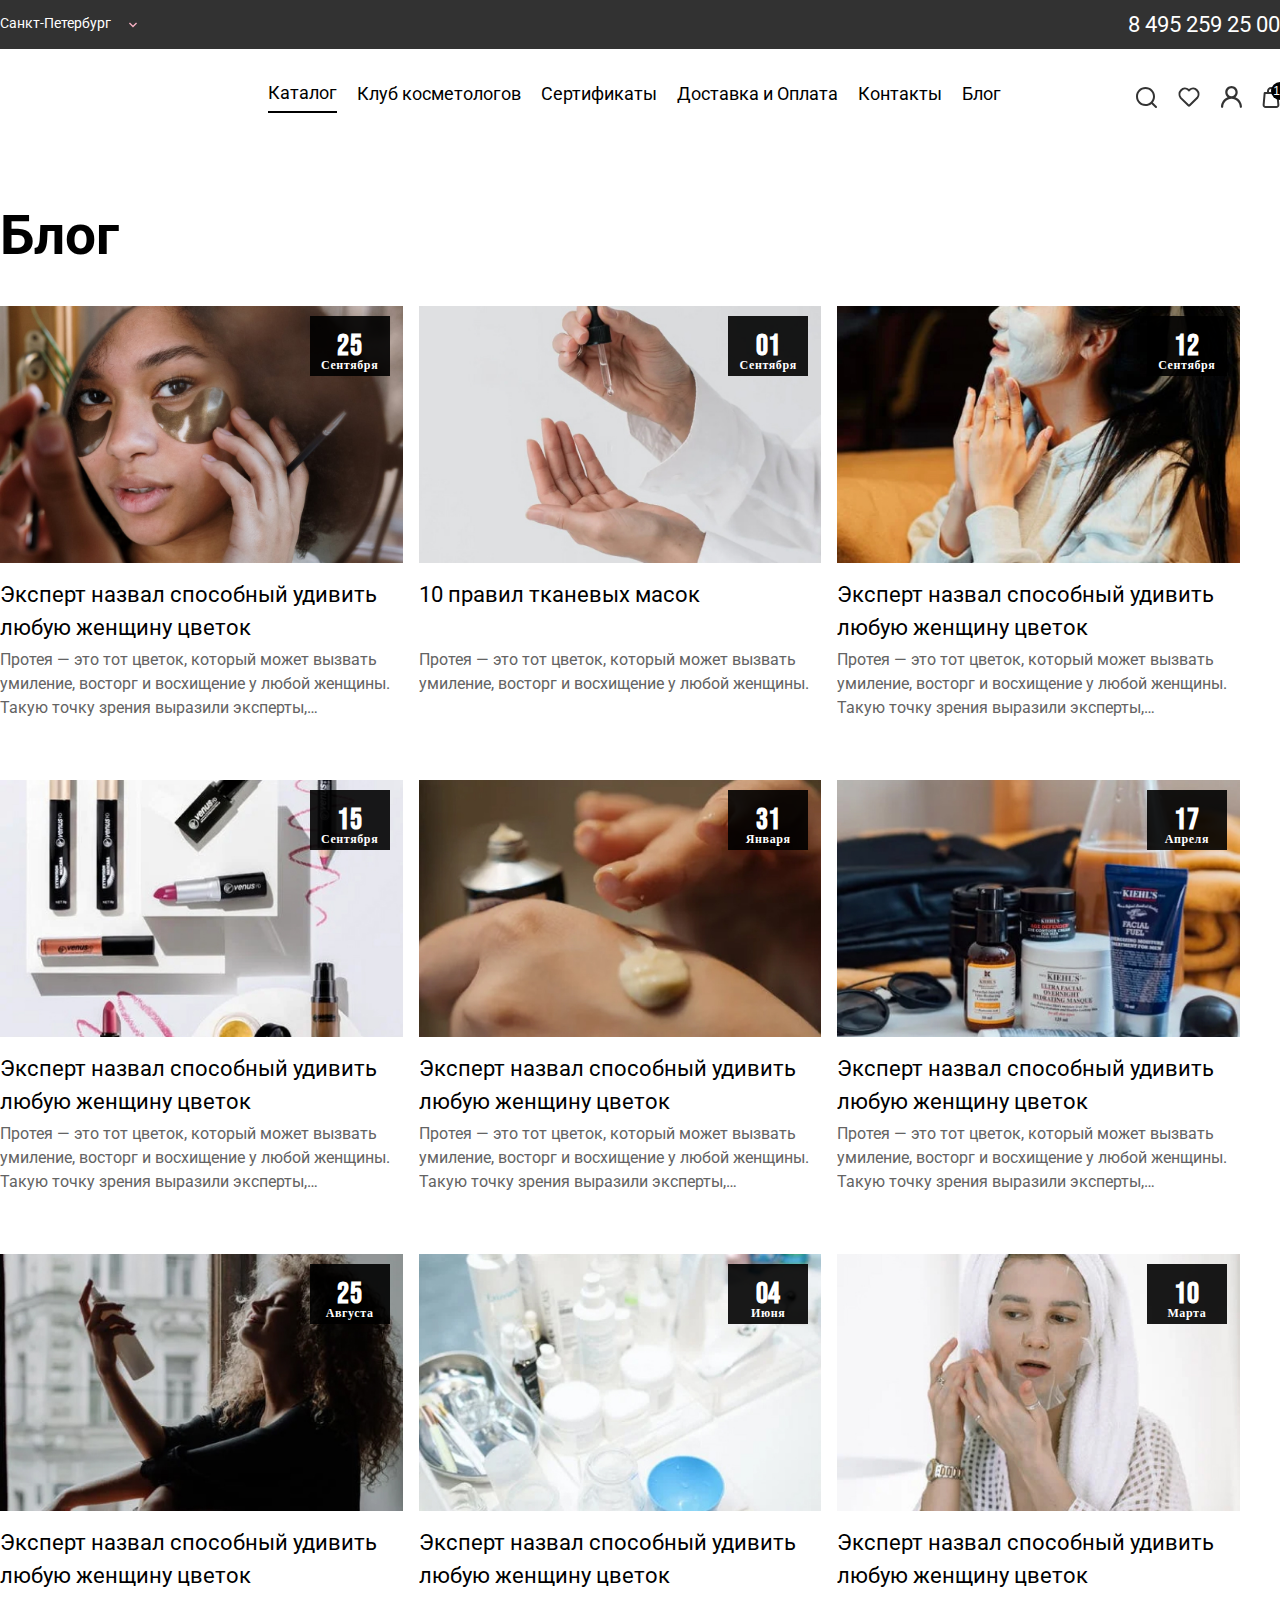
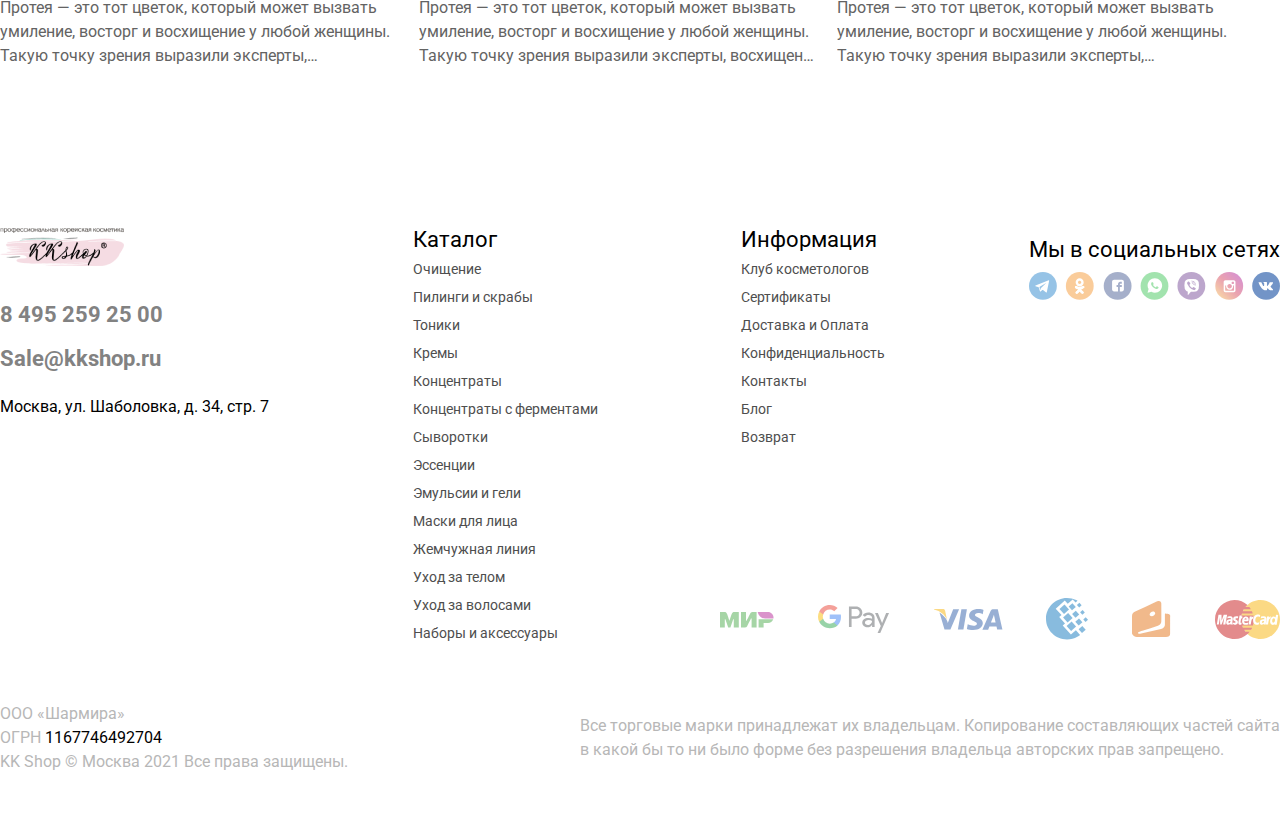
==== commit ea759c75: "8  commit" ====
--- a/blog.html
+++ b/blog.html
@@ -38,7 +38,7 @@
                         </div>
                         <div class="header__bottom-left">
                             <a href="index.html" class="header__logo">
-                                <img src="assets/images/logo.png" alt="">
+                                <img src="assets/images/logo.jpg" alt="">
                             </a>
 
                             <nav class="nav">
--- a/assets/css/style.css
+++ b/assets/css/style.css
@@ -166,6 +166,10 @@
 }
 .header__logo {
   margin-right: 48px;
+  width: 124px;
+}
+.header__logo img {
+  width: 100%;
 }
 .header .nav ul {
   display: flex;
@@ -429,7 +433,7 @@
   display: none;
   width: 861px;
   position: fixed;
-  height: 99vh;
+  height: 100vh;
   top: 0;
   right: 0;
   background-color: #fff;
@@ -612,7 +616,7 @@
   display: none;
   width: 861px;
   position: fixed;
-  height: 99vh;
+  height: 100vh;
   top: 0;
   right: 0;
   background-color: #fff;
@@ -939,7 +943,7 @@
   position: fixed;
   top: 0;
   left: 0;
-  height: 99.99vh;
+  height: 100%;
   overflow-y: scroll;
   background-color: #fff;
   padding-top: 30px;
@@ -1042,6 +1046,9 @@
   background-color: inherit;
   margin-left: auto;
   margin-right: 0;
+}
+.step__btn img {
+  transition: .6s;
 }
 .step__btn--active img {
   transform: rotate(180deg);
@@ -4020,6 +4027,17 @@
     font-size: 60px;
   }
 
+  .address {
+    width: 100%;
+    padding-top: 80px;
+  }
+  .address__title {
+    font-size: 45px;
+  }
+  .address form input {
+    width: 100%;
+  }
+
   .cart {
     width: 100%;
     padding-left: 40px;
@@ -4323,7 +4341,7 @@
   }
 
   .city {
-    padding: 30px 20px;
+    padding: 40px 20px;
     font-size: 14px;
   }
   .city__close {
@@ -4335,6 +4353,18 @@
   }
   .city__title {
     font-size: 50px;
+  }
+
+  .address {
+    padding: 40px 20px;
+    font-size: 14px;
+  }
+  .address__title {
+    font-size: 35px;
+  }
+  .address__close {
+    top: 20px;
+    right: 20px;
   }
 
   .cart {
